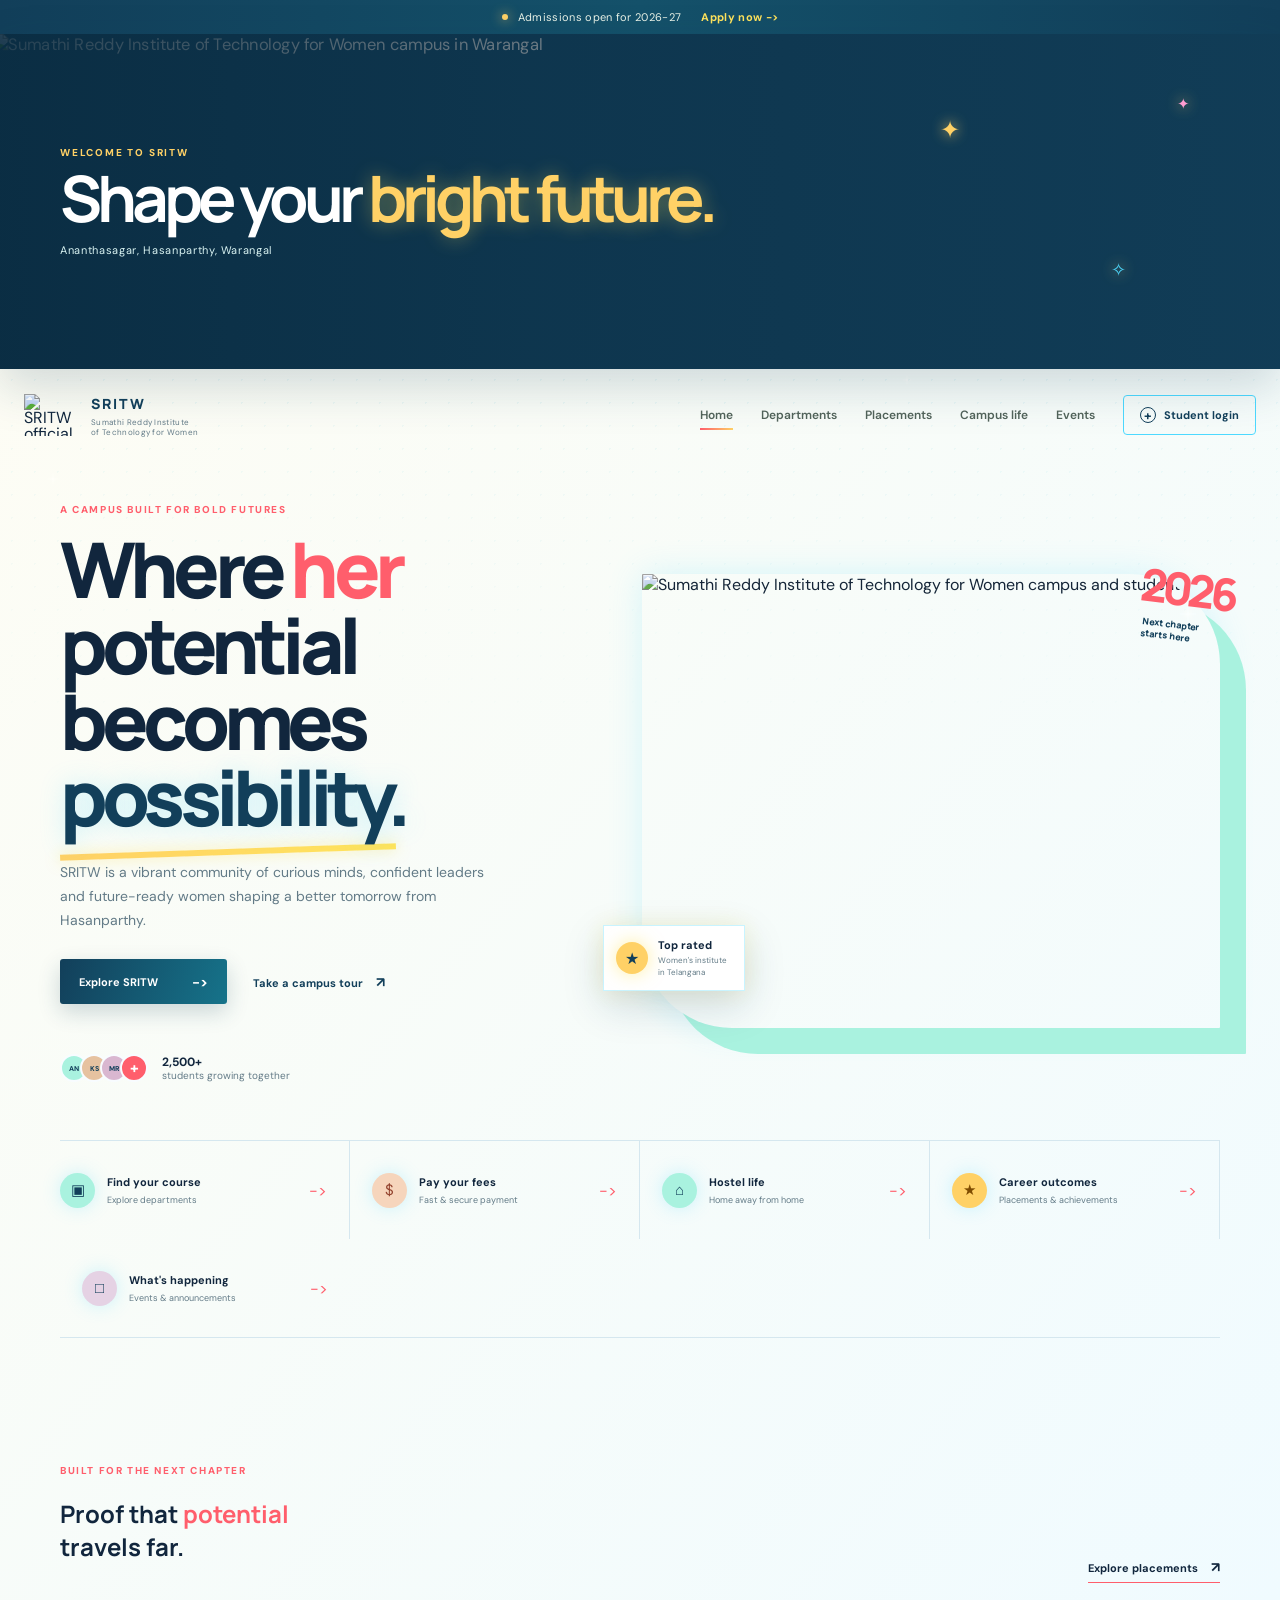
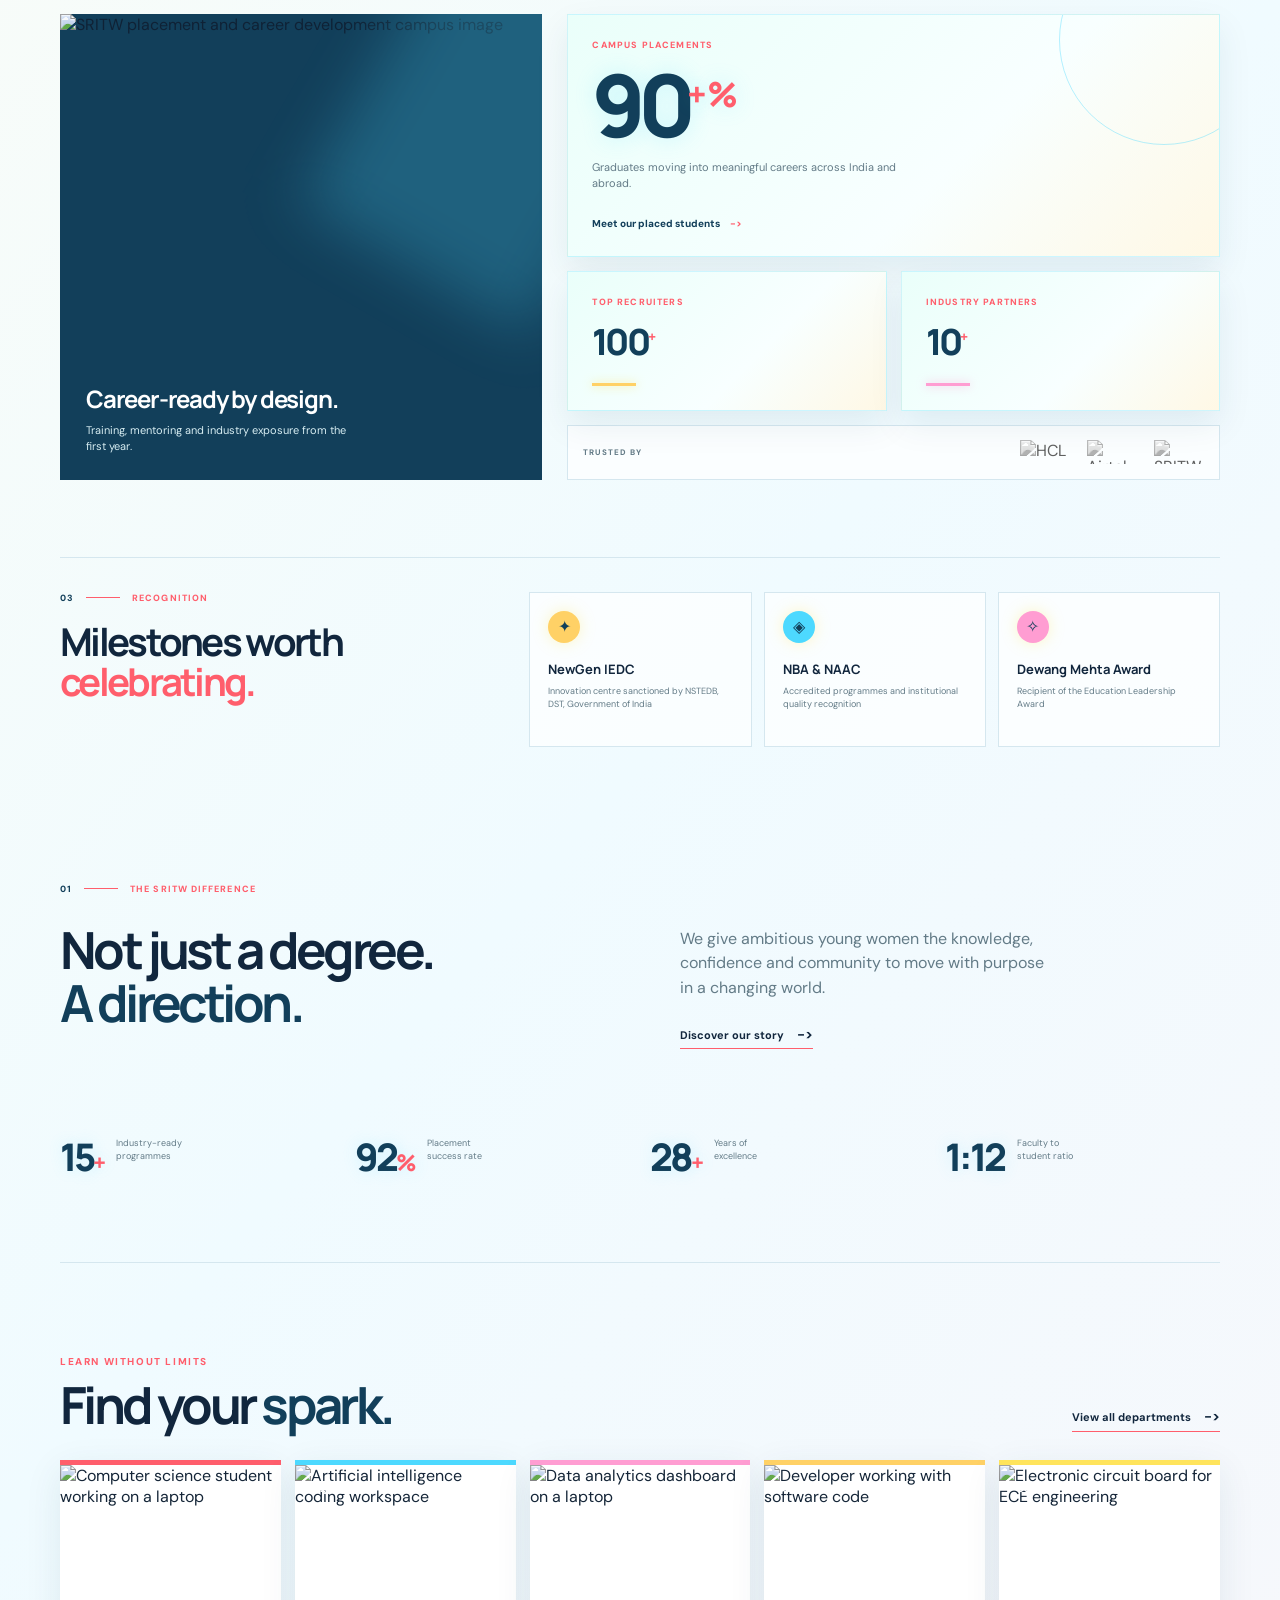
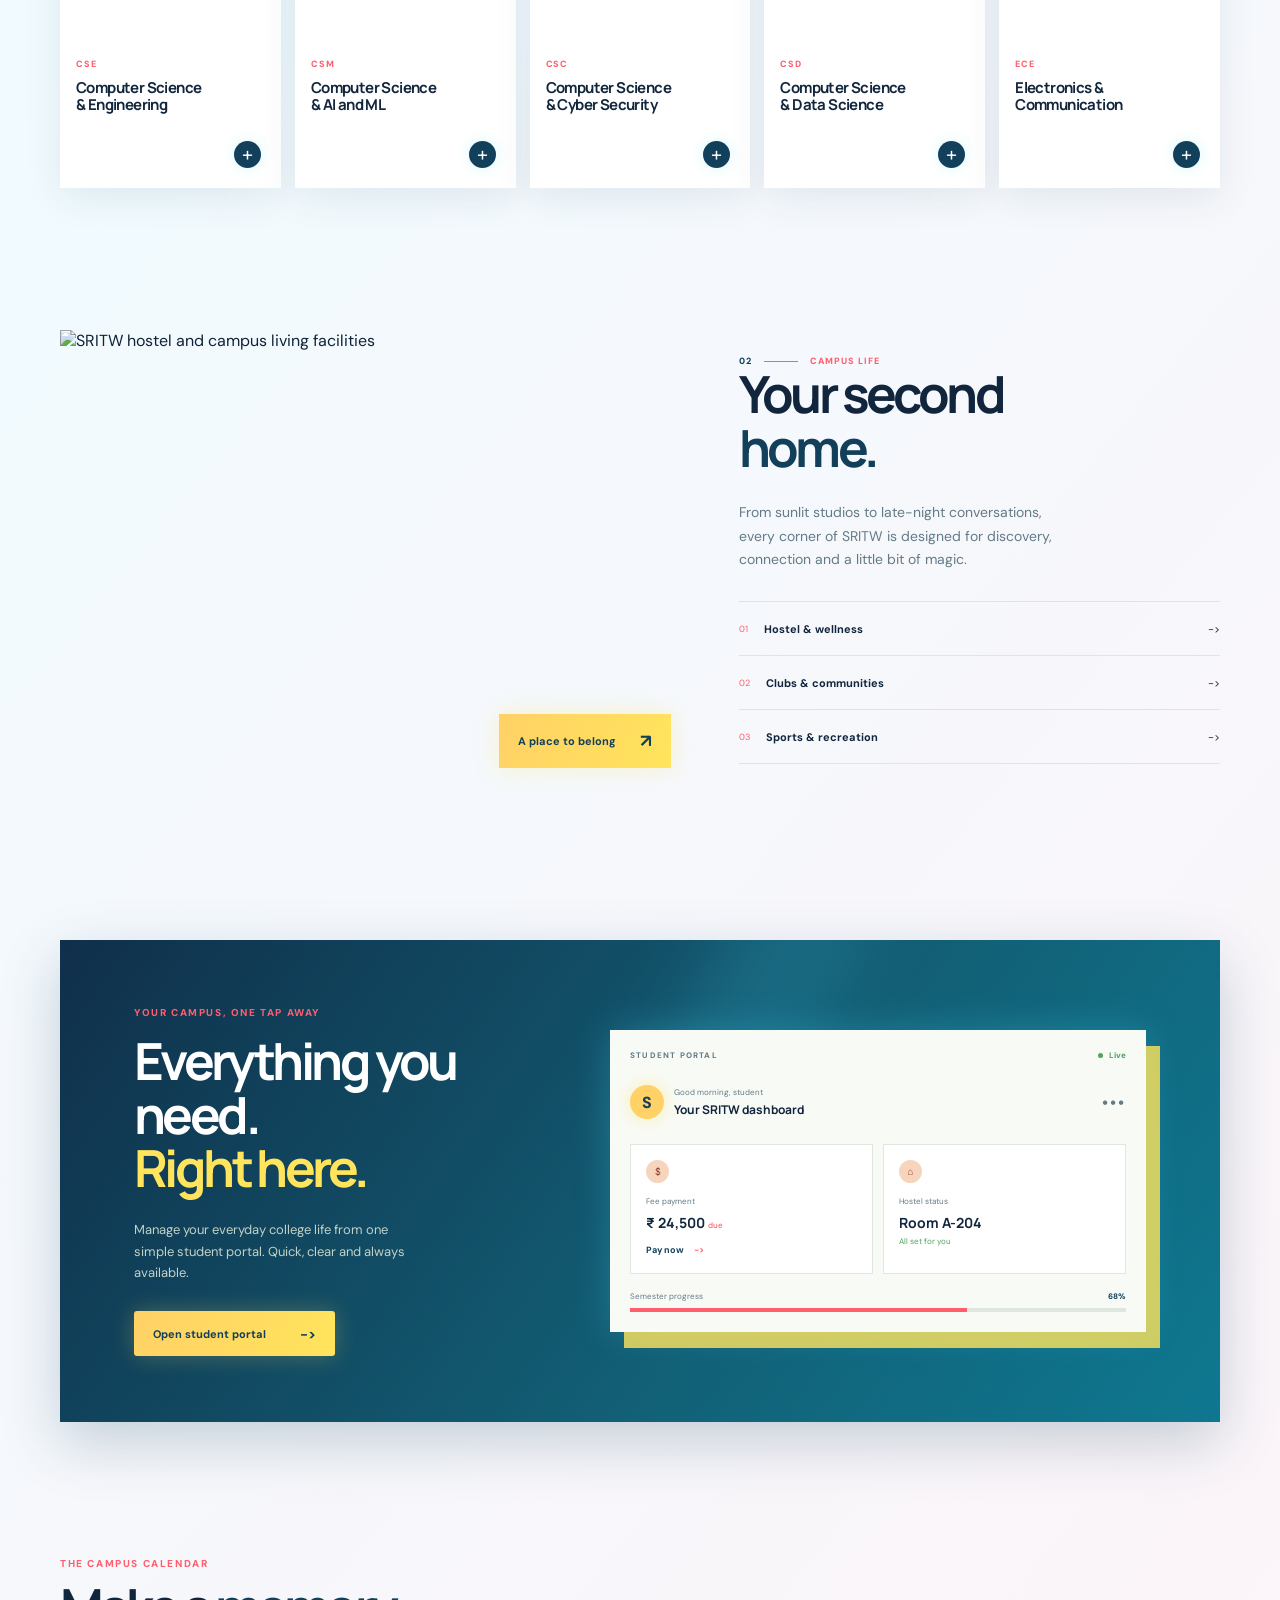
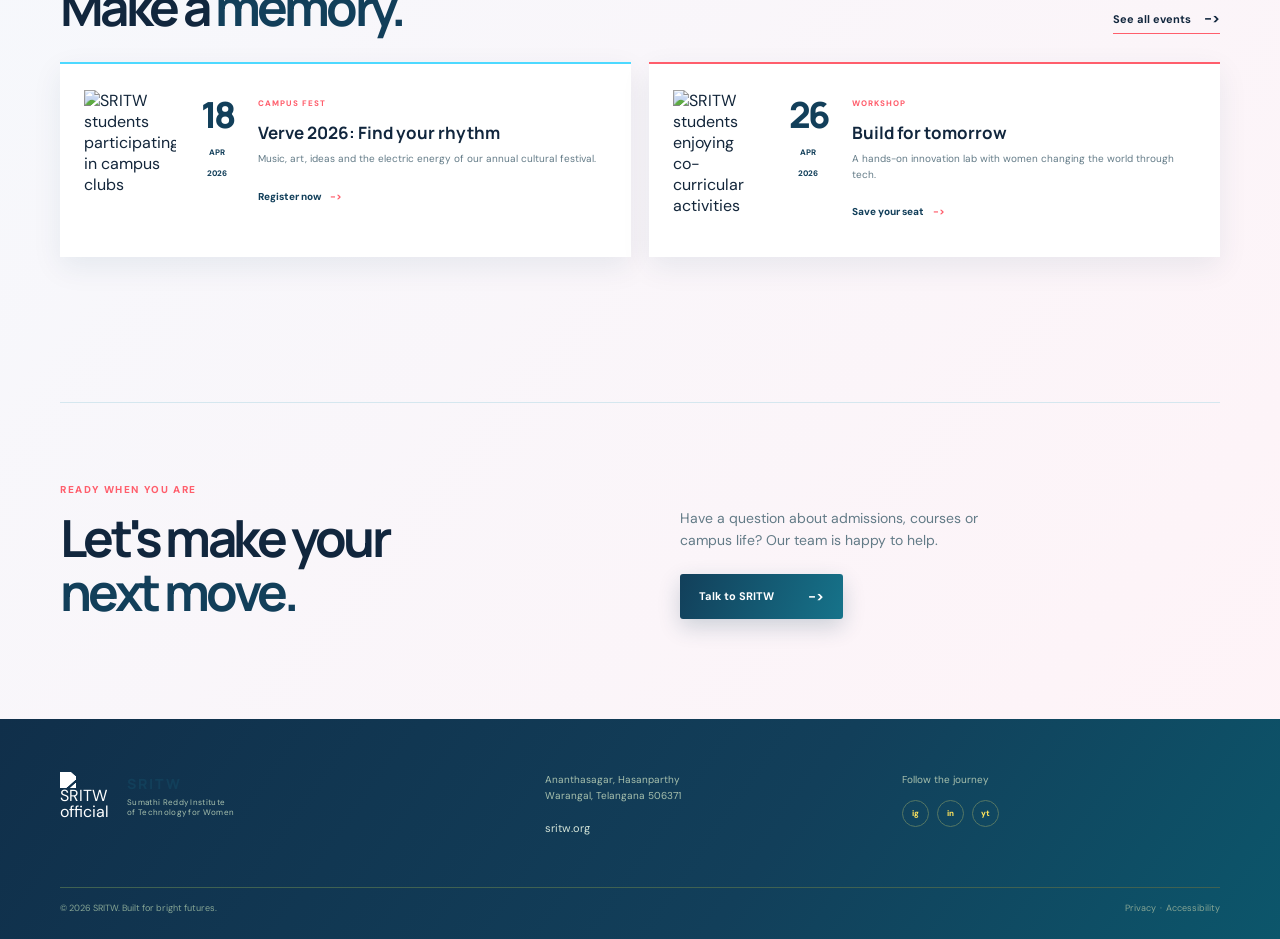
==== index2.html @ a2315916 "sumathi reddy website" ====
<!DOCTYPE html>
<html lang="en">
<head>
	<meta charset="UTF-8">
	<meta name="viewport" content="width=device-width, initial-scale=1.0">
	<meta name="description" content="Sumathi Reddy Institute of Technology for Women student portal in Ananthasagar, Hasanparthy, Warangal.">
	<title>SRITW | Sumathi Reddy Institute of Technology for Women</title>
	<link rel="preconnect" href="https://fonts.googleapis.com">
	<link rel="preconnect" href="https://fonts.gstatic.com" crossorigin>
	<link href="https://fonts.googleapis.com/css2?family=DM+Sans:wght@400;500;600;700&family=Manrope:wght@500;600;700;800&display=swap" rel="stylesheet">
	<link rel="stylesheet" href="index2.css">
</head>
<body>
	<div class="sparkle-field" aria-hidden="true"><span class="sparkle sparkle-a"></span><span class="sparkle sparkle-b"></span><span class="sparkle sparkle-c"></span><span class="sparkle sparkle-d"></span><span class="sparkle sparkle-e"></span><span class="sparkle sparkle-f"></span><span class="sparkle sparkle-g"></span></div>
	<div class="announcement"><span class="announcement-dot"></span> Admissions open for 2026-27 <a href="#contact">Apply now <span aria-hidden="true">-&gt;</span></a></div>
	<section class="top-campus-banner" aria-label="Sumathi Reddy Institute of Technology for Women campus welcome">
		<img src="https://www.sritw.org/styles/images/index/banner/SRITW-Banner-multi.jpg" alt="Sumathi Reddy Institute of Technology for Women campus in Warangal">
		<div class="top-campus-shine"></div><span class="top-sparkle top-sparkle-one">✦</span><span class="top-sparkle top-sparkle-two">✧</span><span class="top-sparkle top-sparkle-three">✦</span>
		<div class="top-campus-copy"><p>Welcome to SRITW</p><h2>Shape your <em>bright future.</em></h2><span>Ananthasagar, Hasanparthy, Warangal</span></div>
	</section>

	<header class="site-header">
		<a class="brand" href="#home" aria-label="SRITW home">
			<img class="official-logo" src="https://www.sritw.org/styles/images/logo3.png" alt="SRITW official logo">
			<span><strong>SRITW</strong><small>Sumathi Reddy Institute<br>of Technology for Women</small></span>
		</a>
		<button class="menu-toggle" type="button" aria-label="Toggle navigation" aria-expanded="false"><span></span><span></span><span></span></button>
		<nav class="main-nav" aria-label="Main navigation">
			<a class="active" href="#home">Home</a>
			<a href="#departments">Departments</a>
			<a href="#placements">Placements</a>
			<a href="#campus-life">Campus life</a>
			<a href="#events">Events</a>
			<button class="login-button" type="button" data-open-login><span class="user-icon">+</span> Student login</button>
		</nav>
	</header>

	<main id="home">
		<section class="hero section-shell">
			<div class="hero-copy">
				<p class="kicker">A campus built for bold futures</p>
				<h1>Where <em>her</em> potential<br>becomes <span>possibility.</span></h1>
				<p class="hero-text">SRITW is a vibrant community of curious minds, confident leaders and future-ready women shaping a better tomorrow from Hasanparthy.</p>
				<div class="hero-actions"><a class="button button-primary" href="#departments">Explore SRITW <span aria-hidden="true">-&gt;</span></a><a class="text-link" href="#campus-life">Take a campus tour <span aria-hidden="true">&#8599;</span></a></div>
				<div class="hero-proof"><div class="avatar-stack"><span>AN</span><span>KS</span><span>MR</span><span>+</span></div><p><strong>2,500+</strong><br><span>students growing together</span></p></div>
			</div>
			<div class="hero-art" aria-label="Students walking across the SRITW campus">
				<div class="hero-image"><img src="https://www.sritw.org/styles/images/index/banner/SRITW-Banner-multi.jpg" alt="Sumathi Reddy Institute of Technology for Women campus and students"></div>
				<div class="hero-badge"><span class="badge-icon">★</span><span><strong>Top rated</strong><small>Women&apos;s institute<br>in Telangana</small></span></div>
				<div class="hero-note"><span>2026</span><small>Next chapter<br>starts here</small></div>
			</div>
		</section>

		<section class="quick-links section-shell" aria-label="Student services">
			<a href="#departments" class="quick-link"><span class="service-icon icon-book">▣</span><span><strong>Find your course</strong><small>Explore departments</small></span><b>-&gt;</b></a>
			<a href="#fees" class="quick-link"><span class="service-icon icon-card">$</span><span><strong>Pay your fees</strong><small>Fast &amp; secure payment</small></span><b>-&gt;</b></a>
			<a href="#hostel" class="quick-link"><span class="service-icon icon-home">⌂</span><span><strong>Hostel life</strong><small>Home away from home</small></span><b>-&gt;</b></a>
			<a href="#placements" class="quick-link"><span class="service-icon icon-trophy">★</span><span><strong>Career outcomes</strong><small>Placements &amp; achievements</small></span><b>-&gt;</b></a>
			<a href="#events" class="quick-link"><span class="service-icon icon-calendar">□</span><span><strong>What&apos;s happening</strong><small>Events &amp; announcements</small></span><b>-&gt;</b></a>
		</section>

		<section class="placements section-shell" id="placements">
			<div class="section-heading"><div><p class="kicker">Built for the next chapter</p><h2>Proof that <em>potential</em><br>travels far.</h2></div><a class="text-link dark-link" href="https://www.sritw.org/Placements" target="_blank" rel="noopener">Explore placements <span aria-hidden="true">&#8599;</span></a></div>
			<div class="placement-layout"><div class="placement-story"><div class="placement-image"><img src="https://www.sritw.org/styles/images/index/placements.png" alt="SRITW placement and career development campus image"><span class="image-glow"></span></div><div class="placement-caption"><strong>Career-ready by design.</strong><span>Training, mentoring and industry exposure from the first year.</span></div></div><div class="placement-results"><div class="result-card result-main"><span class="result-orbit"></span><small>Campus placements</small><strong>90<sup>+%</sup></strong><p>Graduates moving into meaningful careers across India and abroad.</p><a href="https://www.sritw.org/placed-students-2025-26" target="_blank" rel="noopener">Meet our placed students <span>-&gt;</span></a></div><div class="result-pair"><div class="result-card"><small>Top recruiters</small><strong>100<sup>+</sup></strong><span class="result-line"></span></div><div class="result-card"><small>Industry partners</small><strong>10<sup>+</sup></strong><span class="result-line"></span></div></div><div class="recruiter-strip"><span>TRUSTED BY</span><img src="https://www.sritw.org/styles/images/index/placement/hcl.png" alt="HCL recruiter logo"><img src="https://www.sritw.org/styles/images/index/placement/airtel.png" alt="Airtel recruiter logo"><img src="https://www.sritw.org/styles/images/index/placement/plac4.png" alt="SRITW recruiter logo"></div></div></div>
			<div class="achievement-row"><div class="achievement-intro"><span class="section-label"><span>03</span><span class="label-line"></span><span>RECOGNITION</span></span><h3>Milestones worth<br><em>celebrating.</em></h3></div><div class="achievement-list"><article><span class="achievement-icon">✦</span><div><strong>NewGen IEDC</strong><small>Innovation centre sanctioned by NSTEDB, DST, Government of India</small></div></article><article><span class="achievement-icon">◈</span><div><strong>NBA &amp; NAAC</strong><small>Accredited programmes and institutional quality recognition</small></div></article><article><span class="achievement-icon">✧</span><div><strong>Dewang Mehta Award</strong><small>Recipient of the Education Leadership Award</small></div></article></div></div>
		</section>

		<section class="intro section-shell" id="departments">
			<div class="section-label"><span>01</span><span class="label-line"></span><span>THE SRITW DIFFERENCE</span></div>
			<div class="intro-grid"><div><h2>Not just a degree.<br><em>A direction.</em></h2></div><div><p class="lead">We give ambitious young women the knowledge, confidence and community to move with purpose in a changing world.</p><a class="text-link dark-link" href="#contact">Discover our story <span aria-hidden="true">-&gt;</span></a></div></div>
			<div class="stat-row"><div><strong>15<span>+</span></strong><small>Industry-ready<br>programmes</small></div><div><strong>92<span>%</span></strong><small>Placement<br>success rate</small></div><div><strong>28<span>+</span></strong><small>Years of<br>excellence</small></div><div><strong>1:12</strong><small>Faculty to<br>student ratio</small></div></div>
		</section>

		<section class="departments section-shell">
			<div class="section-heading"><div><p class="kicker">Learn without limits</p><h2>Find your <em>spark.</em></h2></div><a class="text-link dark-link" href="#contact">View all departments <span aria-hidden="true">-&gt;</span></a></div>
			<div class="department-grid">
				<article class="department-card"><div class="card-image"><img src="https://images.unsplash.com/photo-1516321318423-f06f85e504b3?auto=format&amp;fit=crop&amp;w=800&amp;q=80" alt="Computer science student working on a laptop"><span class="card-number">01</span></div><div class="card-body"><p>CSE</p><h3>Computer Science<br>&amp; Engineering</h3><a href="#contact" aria-label="Explore CSE">+</a></div></article>
				<article class="department-card"><div class="card-image"><img src="https://images.unsplash.com/photo-1535378917042-10a22c95931a?auto=format&amp;fit=crop&amp;w=800&amp;q=80" alt="Artificial intelligence coding workspace"><span class="card-number">02</span></div><div class="card-body"><p>CSM</p><h3>Computer Science<br>&amp; AI and ML</h3><a href="#contact" aria-label="Explore CSM">+</a></div></article>
				<article class="department-card"><div class="card-image"><img src="https://images.unsplash.com/photo-1551288049-bebda4e38f71?auto=format&amp;fit=crop&amp;w=800&amp;q=80" alt="Data analytics dashboard on a laptop"><span class="card-number">03</span></div><div class="card-body"><p>CSC</p><h3>Computer Science<br>&amp; Cyber Security</h3><a href="#contact" aria-label="Explore CSC">+</a></div></article>
				<article class="department-card"><div class="card-image"><img src="https://images.unsplash.com/photo-1555949963-ff9fe0c870eb?auto=format&amp;fit=crop&amp;w=800&amp;q=80" alt="Developer working with software code"><span class="card-number">04</span></div><div class="card-body"><p>CSD</p><h3>Computer Science<br>&amp; Data Science</h3><a href="#contact" aria-label="Explore CSD">+</a></div></article>
				<article class="department-card"><div class="card-image"><img src="https://images.unsplash.com/photo-1518770660439-4636190af475?auto=format&amp;fit=crop&amp;w=800&amp;q=85" alt="Electronic circuit board for ECE engineering"><span class="card-number">05</span></div><div class="card-body"><p>ECE</p><h3>Electronics &amp;<br>Communication</h3><a href="#contact" aria-label="Explore ECE">+</a></div></article>
			</div>
		</section>

		<section class="life section-shell" id="campus-life">
			<div class="life-image" id="hostel"><img src="https://sritw.org/styles/images/index/hostel.png" alt="SRITW hostel and campus living facilities"><span class="image-caption">A place to belong <b>↗</b></span></div>
			<div class="life-copy"><div class="section-label"><span>02</span><span class="label-line"></span><span>CAMPUS LIFE</span></div><h2>Your second<br><em>home.</em></h2><p>From sunlit studios to late-night conversations, every corner of SRITW is designed for discovery, connection and a little bit of magic.</p><div class="life-list"><a href="#hostel"><span>01</span><strong>Hostel &amp; wellness</strong><b>-&gt;</b></a><a href="#contact"><span>02</span><strong>Clubs &amp; communities</strong><b>-&gt;</b></a><a href="#contact"><span>03</span><strong>Sports &amp; recreation</strong><b>-&gt;</b></a></div></div>
		</section>

		<section class="portal section-shell" id="fees">
			<div class="portal-copy"><p class="kicker">Your campus, one tap away</p><h2>Everything you need.<br><em>Right here.</em></h2><p>Manage your everyday college life from one simple student portal. Quick, clear and always available.</p><button class="button button-light" type="button" data-open-login>Open student portal <span aria-hidden="true">-&gt;</span></button></div>
			<div class="portal-panel"><div class="panel-top"><span>STUDENT PORTAL</span><span class="online"><i></i> Live</span></div><div class="welcome"><span class="mini-avatar">S</span><div><small>Good morning, student</small><strong>Your SRITW dashboard</strong></div><b>•••</b></div><div class="portal-cards"><div><span class="panel-icon">$</span><small>Fee payment</small><strong>₹ 24,500 <i>due</i></strong><button type="button" data-open-login>Pay now <span>-&gt;</span></button></div><div><span class="panel-icon">⌂</span><small>Hostel status</small><strong>Room A-204</strong><em>All set for you</em></div></div><div class="progress"><span>Semester progress</span><b>68%</b><div><i></i></div></div></div>
		</section>

		<section class="events section-shell" id="events">
			<div class="section-heading"><div><p class="kicker">The campus calendar</p><h2>Make a <em>memory.</em></h2></div><a class="text-link dark-link" href="#contact">See all events <span aria-hidden="true">-&gt;</span></a></div>
			<div class="event-grid"><article class="event-card"><img class="event-thumb" src="https://sritw.org/assets/images/clubs/clubs_tn_a.jpg" alt="SRITW students participating in campus clubs"><time><strong>18</strong><span>APR<br>2026</span></time><div><span class="event-type">CAMPUS FEST</span><h3>Verve 2026: Find your rhythm</h3><p>Music, art, ideas and the electric energy of our annual cultural festival.</p><a href="#contact">Register now <span>-&gt;</span></a></div></article><article class="event-card"><img class="event-thumb" src="https://sritw.org/assets/images/activities/co_curricular_activities_tn_a.jpg" alt="SRITW students enjoying co-curricular activities"><time><strong>26</strong><span>APR<br>2026</span></time><div><span class="event-type">WORKSHOP</span><h3>Build for tomorrow</h3><p>A hands-on innovation lab with women changing the world through tech.</p><a href="#contact">Save your seat <span>-&gt;</span></a></div></article></div>
		</section>

		<section class="contact section-shell" id="contact"><div><p class="kicker">Ready when you are</p><h2>Let&apos;s make your<br><em>next move.</em></h2></div><div><p>Have a question about admissions, courses or campus life? Our team is happy to help.</p><a class="button button-primary" href="mailto:hello@sritw.ac.in">Talk to SRITW <span aria-hidden="true">-&gt;</span></a></div></section>
	</main>

	<footer class="site-footer"><div class="footer-main section-shell"><a class="brand footer-brand" href="#home"><img class="official-logo" src="https://www.sritw.org/styles/images/logo3.png" alt="SRITW official logo"><span><strong>SRITW</strong><small>Sumathi Reddy Institute<br>of Technology for Women</small></span></a><div><p>Ananthasagar, Hasanparthy<br>Warangal, Telangana 506371</p><a href="https://www.sritw.org/" target="_blank" rel="noopener">sritw.org</a></div><div><p>Follow the journey</p><div class="socials"><a href="#contact" aria-label="Instagram">ig</a><a href="#contact" aria-label="LinkedIn">in</a><a href="#contact" aria-label="YouTube">yt</a></div></div></div><div class="footer-bottom section-shell"><span>© 2026 SRITW. Built for bright futures.</span><span>Privacy &nbsp;·&nbsp; Accessibility</span></div></footer>

	<div class="modal" id="login-modal" aria-hidden="true" role="dialog" aria-modal="true" aria-labelledby="login-title"><div class="modal-backdrop" data-close-login></div><div class="login-panel"><button class="modal-close" type="button" data-close-login aria-label="Close login">×</button><div class="login-mark"><img class="official-logo" src="https://www.sritw.org/styles/images/logo3.png" alt="SRITW official logo"></div><p class="kicker">Welcome back</p><h2 id="login-title">Your SRITW<br><em>space awaits.</em></h2><p class="modal-copy">Sign in to manage fees, hostel details and your student journey.</p><form id="login-form"><label for="student-id">Student ID</label><input id="student-id" type="text" placeholder="e.g. SRITW2026A01" required><label for="password">Password</label><input id="password" type="password" placeholder="Enter your password" required><div class="form-row"><label class="check-label"><input type="checkbox"> Remember me</label><a href="#contact">Forgot password?</a></div><button class="button button-primary full-button" type="submit">Sign in <span>-&gt;</span></button><p class="login-status" id="login-status" aria-live="polite"></p></form></div></div>
	<script>
		const modal = document.querySelector('#login-modal');
		const openButtons = document.querySelectorAll('[data-open-login]');
		const closeButtons = document.querySelectorAll('[data-close-login]');
		const menuToggle = document.querySelector('.menu-toggle');
		const nav = document.querySelector('.main-nav');
		openButtons.forEach((button) => button.addEventListener('click', () => { modal.classList.add('is-open'); modal.setAttribute('aria-hidden', 'false'); document.body.classList.add('modal-open'); document.querySelector('#student-id').focus(); }));
		closeButtons.forEach((button) => button.addEventListener('click', () => { modal.classList.remove('is-open'); modal.setAttribute('aria-hidden', 'true'); document.body.classList.remove('modal-open'); }));
		document.querySelector('#login-form').addEventListener('submit', (event) => { event.preventDefault(); document.querySelector('#login-status').textContent = 'Demo login ready - connect this form to your student portal.'; });
		menuToggle.addEventListener('click', () => { const isOpen = nav.classList.toggle('is-open'); menuToggle.setAttribute('aria-expanded', isOpen); });
		nav.querySelectorAll('a').forEach((link) => link.addEventListener('click', () => { nav.classList.remove('is-open'); menuToggle.setAttribute('aria-expanded', 'false'); }));
	</script>
</body>
</html>
---- index2.css ----
@import url('https://fonts.googleapis.com/css2?family=DM+Sans:wght@400;500;600;700&family=Manrope:wght@500;600;700;800&display=swap');

:root { --ink: #15251f; --muted: #64756c; --cream: #fff4d9; --paper: #fffdf7; --green: #155b49; --mint: #b9f1ca; --lime: #e5f84e; --orange: #ff684d; --yellow: #ffd166; --cyan: #58d9e8; --pink: #f5a6d7; --line: #dbe9d9; --white: #fff; --shadow: 0 22px 55px rgba(34, 66, 53, .14); }
* { box-sizing: border-box; }
html { scroll-behavior: smooth; }
body { margin: 0; color: var(--ink); background: linear-gradient(135deg, #fffdf7 0%, #f4fff4 55%, #fff8ed 100%); font-family: 'DM Sans', sans-serif; overflow-x: hidden; }
body::before { position: fixed; z-index: -1; top: 0; left: 0; width: 100%; height: 100%; content: ''; opacity: .35; pointer-events: none; background-image: radial-gradient(#c5d4c8 1px, transparent 1px); background-size: 23px 23px; mask-image: linear-gradient(180deg, #000, transparent 85%); }
body.modal-open { overflow: hidden; }
a { color: inherit; text-decoration: none; }
button, input { font: inherit; }
button { cursor: pointer; }
.section-shell { width: min(1160px, calc(100% - 72px)); margin: 0 auto; }
.announcement { display: flex; align-items: center; justify-content: center; gap: 10px; min-height: 34px; color: #e9f3e7; background: var(--green); font-size: 11px; letter-spacing: .03em; }
.announcement a { margin-left: 10px; color: var(--lime); font-weight: 700; }
.announcement-dot { width: 6px; height: 6px; background: var(--lime); border-radius: 50%; animation: pulse 2s infinite; }
.site-header { display: flex; align-items: center; justify-content: space-between; width: min(1240px, calc(100% - 48px)); min-height: 92px; margin: auto; }
.brand { display: flex; align-items: center; gap: 10px; line-height: 1; }
.brand-mark { display: grid; width: 42px; height: 42px; place-items: center; color: var(--green); border: 2px solid var(--green); border-radius: 50%; font-family: Manrope, sans-serif; font-size: 23px; font-weight: 800; transform: rotate(-9deg); }
.brand-star { display: inline-block; color: var(--orange); font-size: 12px; transform: translate(-2px, -11px) rotate(9deg); }
.brand strong { display: block; font: 800 14px Manrope, sans-serif; letter-spacing: .14em; }
.brand small { display: block; margin-top: 4px; color: var(--muted); font-size: 8px; line-height: 1.25; letter-spacing: .04em; }
.main-nav { display: flex; align-items: center; gap: 28px; color: #52635a; font-size: 12px; font-weight: 600; }
.main-nav > a { position: relative; padding: 10px 0; }
.main-nav > a::after { position: absolute; right: 0; bottom: 3px; left: 0; height: 2px; content: ''; background: var(--orange); transform: scaleX(0); transition: transform .3s ease; }
.main-nav > a:hover::after, .main-nav > a.active::after { transform: scaleX(1); }
.login-button { display: flex; align-items: center; gap: 8px; padding: 11px 16px; color: var(--green); border: 1px solid #c9d7cd; border-radius: 4px; background: transparent; font-size: 11px; font-weight: 700; transition: .3s ease; }
.login-button:hover { color: var(--white); background: var(--green); border-color: var(--green); }
.user-icon { display: grid; width: 16px; height: 16px; place-items: center; border: 1px solid currentColor; border-radius: 50%; font-size: 13px; line-height: 1; }
.menu-toggle { display: none; }
.hero { display: grid; grid-template-columns: .9fr 1.1fr; align-items: center; gap: 55px; min-height: 560px; padding-top: 42px; padding-bottom: 58px; }
.kicker { margin: 0 0 15px; color: var(--orange); font-size: 10px; font-weight: 800; letter-spacing: .16em; text-transform: uppercase; }
h1, h2, h3 { font-family: Manrope, sans-serif; }
h1 { max-width: 590px; margin: 0; font-size: clamp(3.2rem, 6vw, 5.4rem); font-weight: 800; letter-spacing: -.075em; line-height: .99; animation: rise .8s both; }
h1 em, h2 em { color: var(--orange); font-style: normal; }
h1 span { position: relative; color: var(--green); }
h1 span::after { position: absolute; right: 3%; bottom: -6px; left: 0; height: 6px; content: ''; background: var(--lime); z-index: -1; transform: rotate(-2deg); }
.hero-text { max-width: 425px; margin: 26px 0 27px; color: var(--muted); font-size: 14px; line-height: 1.7; animation: rise .8s .1s both; }
.hero-actions { display: flex; align-items: center; gap: 26px; animation: rise .8s .2s both; }
.button { display: inline-flex; align-items: center; justify-content: center; gap: 24px; min-height: 45px; padding: 0 19px; border: 0; border-radius: 3px; font-size: 11px; font-weight: 700; transition: transform .3s ease, box-shadow .3s ease, background .3s ease; }
.button:hover { transform: translateY(-3px); box-shadow: 0 12px 22px rgba(28, 74, 57, .18); }
.button-primary { color: var(--white); background: var(--green); }
.button-light { color: var(--green); background: var(--lime); }
.text-link { color: var(--green); font-size: 11px; font-weight: 700; }
.text-link span, .button span { margin-left: 10px; font-size: 14px; }
.text-link:hover span, .button:hover span { display: inline-block; transform: translateX(4px); }
.hero-proof { display: flex; align-items: center; gap: 14px; margin-top: 50px; animation: rise .8s .3s both; }
.avatar-stack { display: flex; padding-left: 8px; }
.avatar-stack span { display: grid; width: 28px; height: 28px; margin-left: -8px; place-items: center; color: var(--green); border: 2px solid var(--paper); border-radius: 50%; background: var(--mint); font-size: 7px; font-weight: 800; }
.avatar-stack span:nth-child(2) { background: #e6c2a0; }.avatar-stack span:nth-child(3) { background: #d9b7d0; }.avatar-stack span:nth-child(4) { color: var(--white); background: var(--orange); font-size: 15px; }
.hero-proof p { margin: 0; color: var(--muted); font-size: 10px; line-height: 1.25; }.hero-proof strong { color: var(--ink); font-size: 12px; }
.hero-art { position: relative; min-height: 470px; animation: reveal .9s .1s both; }.hero-image { position: absolute; inset: 16px 0 0 30px; overflow: hidden; border-radius: 1px 90px 1px 90px; box-shadow: 26px 26px 0 var(--mint); }.hero-image img { width: 100%; height: 100%; object-fit: cover; filter: saturate(.8); transition: transform 1s ease; }.hero-art:hover .hero-image img { transform: scale(1.05); }
.hero-badge { position: absolute; bottom: 37px; left: -9px; display: flex; align-items: center; gap: 10px; padding: 12px 17px 12px 12px; background: var(--white); box-shadow: var(--shadow); animation: float 5s ease-in-out infinite; }.badge-icon { display: grid; width: 32px; height: 32px; place-items: center; color: var(--green); background: var(--lime); border-radius: 50%; }.hero-badge strong, .hero-badge small { display: block; }.hero-badge strong { font-size: 11px; }.hero-badge small { margin-top: 3px; color: var(--muted); font-size: 8px; line-height: 1.4; }.hero-note { position: absolute; top: 0; right: -13px; color: var(--green); font-family: Manrope, sans-serif; font-weight: 800; transform: rotate(7deg); }.hero-note span { display: block; color: var(--orange); font-size: 45px; letter-spacing: -.1em; }.hero-note small { display: block; margin-left: 6px; font-size: 9px; line-height: 1.3; }
.quick-links { display: grid; grid-template-columns: repeat(4, 1fr); border-top: 1px solid var(--line); border-bottom: 1px solid var(--line); }.quick-link { display: flex; align-items: center; gap: 12px; min-height: 98px; padding: 16px 22px 16px 0; border-right: 1px solid var(--line); }.quick-link + .quick-link { padding-left: 22px; }.quick-link:last-child { border: 0; }.quick-link strong, .quick-link small { display: block; }.quick-link strong { font-size: 11px; }.quick-link small { margin-top: 5px; color: var(--muted); font-size: 9px; }.quick-link b { margin-left: auto; color: var(--orange); font-weight: 400; transition: transform .3s ease; }.quick-link:hover b { transform: translateX(5px); }.service-icon { display: grid; width: 35px; height: 35px; flex: 0 0 35px; place-items: center; color: var(--green); border-radius: 50%; background: var(--mint); font-size: 15px; }.icon-card { color: #94442f; background: #f6d5bc; }.icon-calendar { background: #e5d2e4; }
.intro { padding-top: 132px; }.section-label { display: flex; align-items: center; gap: 12px; color: var(--orange); font-size: 9px; font-weight: 800; letter-spacing: .12em; }.section-label span:first-child { color: var(--green); }.label-line { width: 34px; height: 1px; background: var(--orange); }.intro-grid { display: grid; grid-template-columns: 1fr 1fr; gap: 80px; margin-top: 28px; }.intro h2, .departments h2, .life h2, .portal h2, .events h2, .contact h2 { margin: 0; font-size: clamp(2rem, 4vw, 3.5rem); letter-spacing: -.07em; line-height: 1.05; }.intro h2 em, .departments h2 em, .life h2 em, .portal h2 em, .events h2 em, .contact h2 em { color: var(--green); }.lead { max-width: 370px; margin: 4px 0 22px; color: var(--muted); font-size: 16px; line-height: 1.55; }.dark-link { color: var(--ink); border-bottom: 1px solid var(--orange); padding-bottom: 6px; }.stat-row { display: grid; grid-template-columns: repeat(4, 1fr); gap: 20px; margin-top: 86px; padding-bottom: 80px; border-bottom: 1px solid var(--line); }.stat-row > div { display: flex; align-items: flex-start; gap: 13px; }.stat-row strong { color: var(--green); font: 800 38px Manrope, sans-serif; letter-spacing: -.08em; }.stat-row strong span { color: var(--orange); font-size: 23px; }.stat-row small { padding-top: 7px; color: var(--muted); font-size: 9px; line-height: 1.4; }
.departments { padding-top: 92px; }.section-heading { display: flex; justify-content: space-between; align-items: end; margin-bottom: 28px; }.section-heading .kicker { margin-bottom: 10px; }.department-grid { display: grid; grid-template-columns: repeat(3, 1fr); gap: 19px; }.department-card { background: var(--white); box-shadow: 0 8px 30px rgba(34, 66, 53, .05); transition: transform .35s ease, box-shadow .35s ease; }.department-card:hover { transform: translateY(-8px); box-shadow: var(--shadow); }.card-image { position: relative; height: 225px; overflow: hidden; }.card-image img { width: 100%; height: 100%; object-fit: cover; filter: saturate(.72); transition: transform .65s ease, filter .4s ease; }.department-card:hover img { transform: scale(1.07); filter: saturate(1); }.card-number { position: absolute; top: 17px; left: 18px; color: var(--white); font-size: 10px; font-weight: 700; }.card-body { position: relative; min-height: 146px; padding: 20px; }.card-body p { margin: 0 0 9px; color: var(--orange); font-size: 9px; font-weight: 800; letter-spacing: .1em; text-transform: uppercase; }.card-body h3 { margin: 0; font-size: 18px; letter-spacing: -.04em; line-height: 1.15; }.card-body a { position: absolute; right: 20px; bottom: 20px; display: grid; width: 27px; height: 27px; place-items: center; color: var(--white); border-radius: 50%; background: var(--green); font-size: 20px; line-height: 1; transition: transform .3s ease; }.card-body a:hover { transform: rotate(90deg); }
.life { display: grid; grid-template-columns: 1.1fr .9fr; gap: 90px; align-items: center; padding-top: 142px; }.life-image { position: relative; height: 460px; }.life-image img { width: 100%; height: 100%; object-fit: cover; filter: saturate(.72); }.image-caption { position: absolute; right: -22px; bottom: 22px; display: flex; align-items: center; gap: 24px; padding: 15px 19px; color: var(--green); background: var(--lime); font-size: 11px; font-weight: 700; }.image-caption b { font-size: 18px; }.life-copy p:not(.kicker) { max-width: 320px; margin: 26px 0 29px; color: var(--muted); font-size: 14px; line-height: 1.7; }.life-list { border-top: 1px solid var(--line); }.life-list a { display: flex; align-items: center; gap: 16px; min-height: 54px; border-bottom: 1px solid var(--line); font-size: 11px; }.life-list a > span { color: var(--orange); font-size: 9px; }.life-list b { margin-left: auto; font-weight: 400; transition: transform .3s ease; }.life-list a:hover b { transform: translateX(5px); }
.portal { display: grid; grid-template-columns: .85fr 1.15fr; align-items: center; gap: 80px; margin-top: 150px; padding: 66px 74px; color: var(--white); background: var(--green); overflow: hidden; }.portal::before { position: absolute; content: ''; }.portal h2 { color: var(--white); }.portal h2 em { color: var(--lime); }.portal-copy > p:not(.kicker) { max-width: 290px; margin: 24px 0 28px; color: #c2d2c6; font-size: 13px; line-height: 1.65; }.portal-panel { padding: 20px; color: var(--ink); background: #f8faf5; box-shadow: 14px 16px 0 rgba(215, 237, 89, .75); }.panel-top, .welcome, .portal-cards, .progress { display: flex; }.panel-top { justify-content: space-between; color: var(--muted); font-size: 8px; font-weight: 800; letter-spacing: .15em; }.online { color: #51a263; letter-spacing: 0; }.online i { display: inline-block; width: 5px; height: 5px; margin-right: 4px; border-radius: 50%; background: #51a263; }.welcome { align-items: center; gap: 10px; margin: 25px 0; }.mini-avatar { display: grid; width: 34px; height: 34px; place-items: center; color: var(--green); border-radius: 50%; background: var(--lime); font-weight: 800; }.welcome small, .welcome strong { display: block; }.welcome small { color: var(--muted); font-size: 8px; }.welcome strong { margin-top: 4px; font: 700 12px Manrope, sans-serif; }.welcome b { margin-left: auto; color: var(--muted); letter-spacing: 2px; }.portal-cards { gap: 10px; }.portal-cards > div { width: 50%; padding: 15px; border: 1px solid #e0e7df; background: var(--white); }.panel-icon { display: grid; width: 23px; height: 23px; place-items: center; margin-bottom: 13px; color: #94442f; background: #f6d5bc; border-radius: 50%; font-size: 10px; }.portal-cards small, .portal-cards strong, .portal-cards em { display: block; }.portal-cards small { color: var(--muted); font-size: 8px; }.portal-cards strong { margin: 7px 0 4px; font: 700 14px Manrope, sans-serif; }.portal-cards strong i { color: var(--orange); font: 500 8px 'DM Sans', sans-serif; }.portal-cards em { color: #51a263; font-size: 8px; font-style: normal; }.portal-cards button { margin-top: 8px; padding: 0; color: var(--green); border: 0; background: transparent; font-size: 9px; font-weight: 700; }.portal-cards button span { margin-left: 8px; color: var(--orange); }.progress { flex-wrap: wrap; justify-content: space-between; margin-top: 17px; color: var(--muted); font-size: 8px; }.progress b { color: var(--green); }.progress > div { width: 100%; height: 4px; margin-top: 7px; background: #dfe6de; }.progress i { display: block; width: 68%; height: 100%; background: var(--orange); }
.events { padding-top: 135px; }.event-grid { display: grid; grid-template-columns: 1fr 1fr; gap: 18px; }.event-card { display: flex; gap: 25px; min-height: 195px; padding: 26px 24px; border-top: 2px solid var(--green); background: var(--white); }.event-card:nth-child(2) { border-color: var(--orange); }.event-card time { display: block; color: var(--green); text-align: center; }.event-card time strong { display: block; font: 800 36px Manrope, sans-serif; letter-spacing: -.08em; }.event-card time span { font-size: 8px; font-weight: 800; line-height: 1.3; }.event-type { color: var(--orange); font-size: 8px; font-weight: 800; letter-spacing: .12em; }.event-card h3 { margin: 10px 0 7px; font-size: 17px; }.event-card p { margin: 0 0 17px; color: var(--muted); font-size: 10px; line-height: 1.55; }.event-card a { color: var(--green); font-size: 10px; font-weight: 800; }.event-card a span { margin-left: 7px; color: var(--orange); }
.contact { display: grid; grid-template-columns: 1fr 1fr; gap: 80px; align-items: end; margin-top: 145px; padding: 80px 0 100px; border-top: 1px solid var(--line); }.contact > div:last-child { max-width: 350px; }.contact > div:last-child p { margin: 0 0 22px; color: var(--muted); font-size: 14px; line-height: 1.6; }.site-footer { color: #d4e4d8; background: #173c30; }.footer-main { display: grid; grid-template-columns: 1.4fr 1fr 1fr; gap: 40px; padding-top: 53px; padding-bottom: 50px; }.footer-brand { color: var(--white); align-self: start; }.footer-brand .brand-mark { color: var(--lime); border-color: var(--lime); }.footer-brand small { color: #a8c1ae; }.footer-main p { margin: 0 0 12px; color: #a8c1ae; font-size: 10px; line-height: 1.6; }.footer-main > div > a { font-size: 11px; }.socials { display: flex; gap: 8px; }.socials a { display: grid; width: 27px; height: 27px; place-items: center; color: var(--lime); border: 1px solid #557764; border-radius: 50%; font-size: 8px; font-weight: 800; }.footer-bottom { display: flex; justify-content: space-between; padding-top: 14px; padding-bottom: 25px; border-top: 1px solid #406252; color: #86a594; font-size: 9px; }
.modal { position: fixed; inset: 0; z-index: 10; display: grid; place-items: center; visibility: hidden; opacity: 0; transition: opacity .3s ease, visibility .3s ease; }.modal.is-open { visibility: visible; opacity: 1; }.modal-backdrop { position: absolute; inset: 0; background: rgba(10, 34, 25, .72); backdrop-filter: blur(4px); }.login-panel { position: relative; z-index: 1; width: min(420px, calc(100% - 32px)); padding: 42px; background: var(--paper); box-shadow: 20px 20px 0 var(--lime); transform: translateY(20px); transition: transform .4s ease; }.modal.is-open .login-panel { transform: translateY(0); }.modal-close { position: absolute; top: 14px; right: 16px; width: 28px; height: 28px; color: var(--green); border: 0; background: transparent; font-size: 26px; line-height: 1; }.login-mark { display: grid; width: 38px; height: 38px; place-items: center; margin-bottom: 23px; color: var(--white); border-radius: 50%; background: var(--green); font: 700 18px Manrope, sans-serif; }.login-mark span { color: var(--lime); font-size: 10px; }.login-panel h2 { margin: 0; font-size: 35px; }.modal-copy { margin: 16px 0 24px; color: var(--muted); font-size: 12px; line-height: 1.6; }.login-panel label { display: block; margin: 13px 0 7px; color: var(--green); font-size: 10px; font-weight: 700; }.login-panel input[type='text'], .login-panel input[type='password'] { width: 100%; height: 42px; padding: 0 12px; color: var(--ink); border: 1px solid var(--line); outline: 0; background: var(--white); font-size: 11px; }.login-panel input:focus { border-color: var(--orange); }.form-row { display: flex; justify-content: space-between; align-items: center; margin: 15px 0 22px; }.form-row a { color: var(--orange); font-size: 9px; }.check-label { display: flex !important; align-items: center; gap: 7px; margin: 0 !important; color: var(--muted) !important; font-weight: 400 !important; }.check-label input { accent-color: var(--green); }.full-button { width: 100%; }.login-status { min-height: 18px; margin: 15px 0 0; color: var(--green); font-size: 10px; line-height: 1.4; }
.department-grid { grid-template-columns: repeat(5, minmax(0, 1fr)); gap: 14px; }
.department-card { overflow: hidden; border-top: 5px solid var(--orange); box-shadow: 0 8px 30px rgba(34, 66, 53, .08); }
.department-card:nth-child(2) { border-color: var(--cyan); }
.department-card:nth-child(3) { border-color: var(--pink); }
.department-card:nth-child(4) { border-color: var(--yellow); }
.department-card:nth-child(5) { border-color: var(--lime); }
.department-card:hover { transform: translateY(-8px) rotate(-1deg); box-shadow: var(--shadow); }
.card-image { height: 175px; }
.card-image img { filter: saturate(.8); }
.department-card:hover img { filter: saturate(1.15) contrast(1.05); }
.card-body { min-height: 148px; padding: 18px 16px; }
.card-body h3 { font-size: 15px; }
@media (max-width: 800px) { .department-grid { grid-template-columns: repeat(3, minmax(0, 1fr)); } .card-image { height: 180px; } }
@media (max-width: 520px) { .department-grid { grid-template-columns: 1fr; } }
@keyframes rise { from { opacity: 0; transform: translateY(20px); } to { opacity: 1; transform: translateY(0); } } @keyframes reveal { from { opacity: 0; transform: translateX(25px); } to { opacity: 1; transform: translateX(0); } } @keyframes float { 0%, 100% { transform: translateY(0); } 50% { transform: translateY(-8px); } } @keyframes pulse { 50% { box-shadow: 0 0 0 5px rgba(215,237,89,.2); } }
@media (max-width: 800px) { .section-shell { width: min(100% - 40px, 600px); }.site-header { width: calc(100% - 40px); min-height: 78px; }.menu-toggle { display: flex; flex-direction: column; gap: 4px; padding: 8px; border: 0; background: transparent; }.menu-toggle span { display: block; width: 22px; height: 2px; background: var(--green); }.main-nav { position: absolute; z-index: 5; top: 112px; right: 20px; left: 20px; display: none; flex-direction: column; align-items: stretch; gap: 0; padding: 14px; background: var(--white); box-shadow: var(--shadow); }.main-nav.is-open { display: flex; }.main-nav > a { padding: 13px; }.login-button { justify-content: center; margin-top: 8px; }.hero { grid-template-columns: 1fr; gap: 50px; padding-top: 45px; }.hero-art { min-height: 390px; }.quick-links { grid-template-columns: repeat(2, 1fr); }.quick-link:nth-child(2) { border-right: 0; }.quick-link:nth-child(-n+2) { border-bottom: 1px solid var(--line); }.intro-grid, .life, .portal, .contact { grid-template-columns: 1fr; gap: 35px; }.intro { padding-top: 95px; }.stat-row { margin-top: 55px; }.life { padding-top: 100px; }.portal { margin-top: 100px; padding: 45px 30px; }.events { padding-top: 100px; }.contact { margin-top: 100px; }.footer-main { grid-template-columns: 1fr 1fr; }.footer-brand { grid-column: span 2; } }
@media (max-width: 520px) { .announcement { padding: 0 10px; font-size: 9px; }.announcement a { margin-left: 4px; }.hero { min-height: 0; padding-bottom: 50px; }.hero h1 { font-size: 3.15rem; }.hero-actions { align-items: flex-start; flex-direction: column; gap: 18px; }.hero-art { min-height: 310px; }.hero-image { inset: 15px 0 0 16px; border-radius: 1px 58px 1px 58px; box-shadow: 13px 13px 0 var(--mint); }.hero-note { right: -4px; }.hero-note span { font-size: 33px; }.hero-badge { bottom: 19px; left: 0; }.quick-links { grid-template-columns: 1fr; }.quick-link, .quick-link + .quick-link { padding: 16px 0; border-right: 0; border-bottom: 1px solid var(--line); }.quick-link:last-child { border-bottom: 0; }.intro-grid { gap: 20px; }.stat-row { grid-template-columns: 1fr 1fr; gap: 30px 10px; padding-bottom: 55px; }.stat-row strong { font-size: 30px; }.department-grid, .event-grid { grid-template-columns: 1fr; }.section-heading { align-items: flex-start; flex-direction: column; gap: 19px; }.life-image { height: 300px; }.image-caption { right: 0; bottom: 0; }.portal-panel { padding: 14px; }.portal { padding: 38px 18px; }.events { padding-top: 80px; }.contact { padding: 60px 0 70px; }.footer-main { grid-template-columns: 1fr; gap: 28px; }.footer-brand { grid-column: auto; }.footer-bottom { align-items: flex-start; flex-direction: column; gap: 12px; }.login-panel { padding: 32px 24px; }.login-panel h2 { font-size: 30px; } }
@media (prefers-reduced-motion: reduce) { *, *::before, *::after { scroll-behavior: auto !important; animation-duration: .01ms !important; transition-duration: .01ms !important; } }
.official-logo { display: block; width: 57px; height: 42px; object-fit: contain; }
.footer-brand .official-logo { width: 57px; height: 48px; filter: brightness(0) invert(1); }
.login-mark { width: 68px; height: 48px; margin-bottom: 23px; background: transparent; }
.login-mark .official-logo { width: 68px; height: 48px; }
.top-campus-banner { position: relative; z-index: 1; height: clamp(210px, 28vw, 335px); overflow: hidden; color: var(--white); background: var(--green); box-shadow: 0 18px 45px rgba(18,63,90,.18); isolation: isolate; animation: banner-arrival .9s ease both; }
.top-campus-banner img { width: 100%; height: 100%; object-fit: cover; object-position: center 47%; filter: saturate(.9) contrast(1.05) brightness(.72); transform: scale(1.03); animation: banner-zoom 14s ease-in-out infinite alternate; }
.top-campus-banner::after { position: absolute; z-index: 1; inset: 0; content: ''; background: linear-gradient(90deg, rgba(9,42,63,.84) 0%, rgba(9,42,63,.44) 42%, rgba(9,42,63,.12) 100%); pointer-events: none; }
.top-campus-shine { position: absolute; z-index: 2; top: -30%; bottom: -30%; left: -22%; width: 15%; background: linear-gradient(90deg, transparent, rgba(255,255,255,.5), transparent); filter: blur(2px); transform: rotate(18deg); animation: banner-shine 7s 1.2s ease-in-out infinite; pointer-events: none; }
.top-campus-copy { position: absolute; z-index: 3; top: 50%; left: max(36px, calc((100% - 1160px) / 2)); transform: translateY(-50%); animation: banner-copy .8s .2s ease both; }.top-campus-copy p { margin: 0 0 8px; color: var(--yellow); font-size: 10px; font-weight: 800; letter-spacing: .18em; text-transform: uppercase; }.top-campus-copy h2 { margin: 0; color: var(--white); font-size: clamp(2rem, 5vw, 4.5rem); letter-spacing: -.08em; line-height: .98; }.top-campus-copy h2 em { color: var(--yellow); font-style: normal; text-shadow: 0 0 20px rgba(255,228,92,.4); }.top-campus-copy > span { display: block; margin-top: 14px; color: #d9f3f2; font-size: 11px; letter-spacing: .06em; }.top-sparkle { position: absolute; z-index: 3; color: var(--yellow); font-size: 24px; text-shadow: 0 0 14px var(--yellow); animation: top-twinkle 2.8s ease-in-out infinite; }.top-sparkle-one { top: 24%; right: 25%; }.top-sparkle-two { top: 67%; right: 12%; color: var(--cyan); font-size: 18px; animation-delay: -.9s; }.top-sparkle-three { top: 18%; right: 7%; color: var(--pink); font-size: 15px; animation-delay: -1.7s; }
@keyframes banner-arrival { from { opacity: 0; transform: translateY(-16px); } to { opacity: 1; transform: translateY(0); } }
@keyframes banner-zoom { from { transform: scale(1.03); } to { transform: scale(1.1); } }
@keyframes banner-shine { 0%, 20% { left: -22%; opacity: 0; } 35% { opacity: 1; } 58%, 100% { left: 115%; opacity: 0; } }
@keyframes banner-copy { from { opacity: 0; transform: translate(-18px, -50%); } to { opacity: 1; transform: translate(0, -50%); } }
@keyframes top-twinkle { 0%, 100% { opacity: .25; transform: scale(.65) rotate(0); } 45% { opacity: 1; transform: scale(1.2) rotate(35deg); } 70% { opacity: .45; transform: scale(.8) rotate(70deg); } }
@media (max-width: 800px) { .top-campus-copy { left: 20px; right: 20px; }.top-campus-copy h2 { max-width: 420px; }.top-sparkle-one { right: 18%; }.top-sparkle-two { right: 7%; } }
@media (max-width: 520px) { .top-campus-banner { height: 245px; }.top-campus-banner img { object-position: 62% center; }.top-campus-copy p { font-size: 8px; }.top-campus-copy h2 { font-size: 2.3rem; }.top-campus-copy > span { margin-top: 10px; font-size: 9px; }.top-sparkle-one { top: 20%; right: 14%; }.top-sparkle-two { top: 72%; right: 8%; }.top-sparkle-three { right: 4%; } }
@media (prefers-reduced-motion: reduce) { .top-campus-banner, .top-campus-banner img, .top-campus-shine, .top-campus-copy, .top-sparkle { animation: none !important; } }
.placements { padding-top: 126px; }
.placements .section-heading { margin-bottom: 31px; }
.placement-layout { display: grid; grid-template-columns: .85fr 1.15fr; gap: 25px; align-items: stretch; }
.placement-story { position: relative; min-height: 435px; overflow: hidden; background: var(--green); }
.placement-image { position: absolute; inset: 0; overflow: hidden; }
.placement-image img { width: 100%; height: 100%; object-fit: cover; filter: saturate(.8) contrast(1.05); transition: transform .9s ease, filter .5s ease; }
.placement-story:hover .placement-image img { transform: scale(1.08); filter: saturate(1.1) contrast(1.08); }
.placement-image::after { position: absolute; inset: 0; content: ''; background: linear-gradient(180deg, rgba(18,63,90,.03) 30%, rgba(18,63,90,.9) 100%); }
.image-glow { position: absolute; z-index: 1; top: -20%; right: -20%; width: 55%; height: 80%; background: rgba(77,217,255,.22); filter: blur(30px); transform: rotate(30deg); animation: portal-glow 8s ease-in-out infinite; }
.placement-caption { position: absolute; z-index: 2; right: 26px; bottom: 25px; left: 26px; color: var(--white); }
.placement-caption strong, .placement-caption span { display: block; }.placement-caption strong { font: 700 24px Manrope, sans-serif; letter-spacing: -.05em; }.placement-caption span { max-width: 280px; margin-top: 7px; color: #d7edf2; font-size: 11px; line-height: 1.5; }
.placement-results { display: grid; grid-template-rows: 1fr auto auto; gap: 14px; }
.result-card { position: relative; overflow: hidden; padding: 24px; border: 1px solid rgba(77,217,255,.25); background: linear-gradient(135deg, #eafffa, #f8ffff 60%, #fff8e5); box-shadow: 0 14px 32px rgba(18,63,90,.08); transition: transform .35s ease, box-shadow .35s ease; }
.result-card:hover { transform: translateY(-5px); box-shadow: 0 20px 40px rgba(18,63,90,.14), 0 0 22px rgba(77,217,255,.2); }
.result-card small { display: block; color: var(--orange); font-size: 9px; font-weight: 800; letter-spacing: .13em; text-transform: uppercase; }.result-main strong { position: relative; z-index: 1; display: block; margin: 10px 0 4px; color: var(--green); font: 800 clamp(3.3rem, 7vw, 5.4rem) Manrope, sans-serif; letter-spacing: -.1em; line-height: 1; text-shadow: 0 0 22px rgba(77,217,255,.22); }.result-main sup, .result-card sup { color: var(--orange); font-size: .4em; letter-spacing: 0; }.result-main p { max-width: 320px; margin: 11px 0 19px; color: var(--muted); font-size: 11px; line-height: 1.5; }.result-main a { color: var(--green); font-size: 10px; font-weight: 800; }.result-main a span { margin-left: 8px; color: var(--orange); }.result-orbit { position: absolute; right: -50px; top: -80px; width: 210px; height: 210px; border: 1px solid rgba(77,217,255,.4); border-radius: 50%; animation: spin 18s linear infinite; }.result-orbit::after { position: absolute; top: 25px; left: 22px; width: 8px; height: 8px; content: ''; border-radius: 50%; background: var(--orange); box-shadow: 0 0 16px var(--orange); }.result-pair { display: grid; grid-template-columns: 1fr 1fr; gap: 14px; }.result-pair .result-card { min-height: 120px; }.result-pair strong { display: block; margin-top: 9px; color: var(--green); font: 800 36px Manrope, sans-serif; letter-spacing: -.08em; }.result-line { display: block; width: 44px; height: 3px; margin-top: 17px; background: var(--yellow); box-shadow: 0 0 10px rgba(255,228,92,.65); }.result-pair .result-card:nth-child(2) .result-line { background: var(--pink); box-shadow: 0 0 10px rgba(255,157,210,.65); }.recruiter-strip { display: flex; align-items: center; gap: 17px; min-height: 55px; padding: 9px 15px; border: 1px solid var(--line); background: rgba(255,255,255,.7); }.recruiter-strip span { margin-right: auto; color: var(--muted); font-size: 8px; font-weight: 800; letter-spacing: .12em; }.recruiter-strip img { max-width: 50px; max-height: 24px; object-fit: contain; filter: grayscale(1); opacity: .72; transition: filter .3s ease, opacity .3s ease, transform .3s ease; }.recruiter-strip img:hover { filter: none; opacity: 1; transform: scale(1.08); }
.achievement-row { display: grid; grid-template-columns: .75fr 1.25fr; gap: 55px; align-items: start; margin-top: 77px; padding: 34px 0 4px; border-top: 1px solid var(--line); }.achievement-intro h3 { margin: 18px 0 0; font: 700 clamp(1.65rem, 3vw, 2.4rem) Manrope, sans-serif; letter-spacing: -.07em; line-height: 1.05; }.achievement-intro em { color: var(--orange); font-style: normal; }.achievement-list { display: grid; grid-template-columns: repeat(3, 1fr); gap: 12px; }.achievement-list article { display: flex; flex-direction: column; gap: 17px; min-height: 155px; padding: 18px; border: 1px solid var(--line); background: rgba(255,255,255,.68); transition: transform .35s ease, background .35s ease, box-shadow .35s ease; }.achievement-list article:hover { transform: translateY(-6px); background: var(--white); box-shadow: 0 14px 30px rgba(18,63,90,.12), 0 0 18px rgba(77,217,255,.13); }.achievement-icon { display: grid; width: 32px; height: 32px; place-items: center; color: var(--green); border-radius: 50%; background: var(--yellow); box-shadow: 0 0 15px rgba(255,228,92,.35); }.achievement-list article:nth-child(2) .achievement-icon { background: var(--cyan); }.achievement-list article:nth-child(3) .achievement-icon { background: var(--pink); }.achievement-list strong, .achievement-list small { display: block; }.achievement-list strong { font: 700 13px Manrope, sans-serif; }.achievement-list small { margin-top: 7px; color: var(--muted); font-size: 9px; line-height: 1.45; }
.icon-trophy { color: #7f4c00; background: var(--yellow); }
@media (max-width: 800px) { .main-nav { gap: 0; }.quick-links { grid-template-columns: repeat(3, 1fr); }.quick-link:nth-child(2) { border-right: 1px solid var(--line); }.quick-link:nth-child(3) { border-right: 0; }.quick-link:nth-child(-n+3) { border-bottom: 1px solid var(--line); }.placement-layout, .achievement-row { grid-template-columns: 1fr; gap: 30px; }.placement-story { min-height: 360px; }.achievement-list { grid-template-columns: repeat(3, 1fr); }.placements { padding-top: 95px; } }
@media (max-width: 520px) { .quick-links { grid-template-columns: 1fr; }.quick-link:nth-child(2), .quick-link:nth-child(3) { border-right: 0; }.quick-link:nth-child(-n+3) { border-bottom: 1px solid var(--line); }.quick-link:last-child { border-bottom: 0; }.placements { padding-top: 78px; }.placement-story { min-height: 300px; }.placement-caption strong { font-size: 20px; }.result-pair, .achievement-list { grid-template-columns: 1fr; }.recruiter-strip { gap: 9px; }.recruiter-strip img { max-width: 38px; }.achievement-row { margin-top: 56px; } }
.section-shell { position: relative; }
:root { --ink: #11263d; --muted: #637b87; --paper: #f8fcff; --green: #123f5a; --mint: #a9f2df; --lime: #ffe45c; --orange: #ff5e6c; --yellow: #ffd166; --cyan: #4dd9ff; --pink: #ff9dd2; --line: #d5e7ef; --shadow: 0 24px 62px rgba(19, 66, 91, .16); }
body { background: linear-gradient(130deg, #fffdf3 0%, #f0fbff 43%, #fff3f7 100%); }
body::before { opacity: .2; background-image: radial-gradient(#70cfe0 1px, transparent 1px); }
.announcement { background: linear-gradient(90deg, #123f5a, #14516a 50%, #123f5a); box-shadow: 0 2px 18px rgba(77, 217, 255, .22); }
.announcement-dot { background: var(--yellow); box-shadow: 0 0 12px var(--yellow); }
.brand-mark, .login-button { color: var(--green); border-color: var(--cyan); }
.brand strong { color: var(--green); }
.main-nav > a::after { background: linear-gradient(90deg, var(--orange), var(--yellow)); }
.login-button:hover { color: var(--white); background: var(--green); box-shadow: 0 0 20px rgba(77, 217, 255, .35); }
h1 span { color: var(--green); text-shadow: 0 0 24px rgba(77, 217, 255, .25); }
h1 span::after { background: linear-gradient(90deg, var(--yellow), var(--lime)); box-shadow: 0 0 14px rgba(255, 228, 92, .5); }
h1 em, h2 em, .kicker, .event-type { color: var(--orange); }
.button-primary { background: linear-gradient(110deg, #123f5a, #16738a); box-shadow: 0 8px 22px rgba(18, 63, 90, .2); }
.button-primary:hover { box-shadow: 0 0 26px rgba(77, 217, 255, .42), 0 14px 26px rgba(18, 63, 90, .22); }
.button-light { color: var(--green); background: linear-gradient(110deg, var(--yellow), var(--lime)); box-shadow: 0 0 22px rgba(255, 228, 92, .25); }
.hero-image { box-shadow: 26px 26px 0 var(--mint), 0 0 34px rgba(77, 217, 255, .2); }
.hero-image::after { position: absolute; top: -20%; bottom: -20%; left: -45%; width: 28%; content: ''; background: linear-gradient(90deg, transparent, rgba(255, 255, 255, .5), transparent); transform: rotate(18deg); animation: light-sweep 6s 1.2s ease-in-out infinite; }
.hero-badge { border: 1px solid rgba(77, 217, 255, .3); box-shadow: 0 14px 40px rgba(18, 63, 90, .18), 0 0 22px rgba(255, 228, 92, .2); }
.badge-icon { background: var(--yellow); box-shadow: 0 0 18px rgba(255, 228, 92, .55); animation: star-glow 2.8s ease-in-out infinite; }
.quick-link:hover .service-icon, .service-icon { box-shadow: 0 0 18px rgba(77, 217, 255, .25); }
.label-line, .dark-link { border-color: var(--orange); }
.stat-row strong { color: var(--green); text-shadow: 0 0 16px rgba(77, 217, 255, .18); }
.department-card { border-color: var(--orange); box-shadow: 0 10px 35px rgba(18, 63, 90, .09), inset 0 1px 0 rgba(255,255,255,.7); }
.department-card:nth-child(2) { border-color: var(--cyan); }.department-card:nth-child(3) { border-color: var(--pink); }.department-card:nth-child(4) { border-color: var(--yellow); }.department-card:nth-child(5) { border-color: var(--lime); }
.department-card:hover { box-shadow: 0 20px 45px rgba(18, 63, 90, .17), 0 0 24px rgba(77, 217, 255, .15); }
.card-body a { background: var(--green); box-shadow: 0 0 14px rgba(77, 217, 255, .2); }
.life-image img { filter: saturate(.88) contrast(1.03); }.image-caption { background: linear-gradient(110deg, var(--yellow), var(--lime)); box-shadow: 0 0 24px rgba(255, 228, 92, .3); }
.portal { position: relative; background: linear-gradient(125deg, #102f4a, #126076 60%, #0e7890); box-shadow: 0 20px 55px rgba(18, 63, 90, .22); }
.portal::after { position: absolute; top: -80px; right: 35%; width: 130px; height: 330px; content: ''; background: rgba(77, 217, 255, .12); filter: blur(28px); transform: rotate(28deg); animation: portal-glow 7s ease-in-out infinite; pointer-events: none; }
.portal-panel { position: relative; z-index: 1; box-shadow: 14px 16px 0 rgba(255, 228, 92, .8), 0 0 35px rgba(77, 217, 255, .24); }
.mini-avatar { background: var(--yellow); box-shadow: 0 0 15px rgba(255, 228, 92, .45); }
.event-card { border-top-color: var(--cyan); box-shadow: 0 10px 28px rgba(18, 63, 90, .08); transition: transform .4s ease, box-shadow .4s ease; }
.event-card:hover { transform: translateY(-7px); box-shadow: 0 20px 42px rgba(18, 63, 90, .16), 0 0 20px rgba(77, 217, 255, .12); }
.event-card:nth-child(2) { border-color: var(--orange); }
.event-thumb { transition: transform .6s ease, filter .4s ease; }.event-card:hover .event-thumb { transform: scale(1.06); filter: saturate(1.2); }
.site-footer { background: linear-gradient(125deg, #102f4a, #123f5a 60%, #0c566b); }
.socials a:hover { color: var(--green); background: var(--yellow); border-color: var(--yellow); box-shadow: 0 0 14px rgba(255, 228, 92, .4); }
.sparkle-field { position: fixed; z-index: 0; inset: 0; overflow: hidden; pointer-events: none; mix-blend-mode: screen; }
.sparkle { position: absolute; width: 4px; height: 4px; border-radius: 50%; background: var(--yellow); box-shadow: 0 0 7px 2px rgba(255, 228, 92, .75); animation: twinkle 3.6s ease-in-out infinite; }
.sparkle::before, .sparkle::after { position: absolute; top: 50%; left: 50%; content: ''; background: currentColor; transform: translate(-50%, -50%); }.sparkle::before { width: 20px; height: 1px; }.sparkle::after { width: 1px; height: 20px; }
.sparkle-a { top: 14%; left: 8%; color: var(--cyan); animation-delay: -.5s; }.sparkle-b { top: 27%; right: 12%; color: var(--pink); animation-delay: -1.4s; transform: scale(.7); }.sparkle-c { top: 53%; left: 4%; color: var(--yellow); animation-delay: -2.7s; transform: scale(.55); }.sparkle-d { top: 68%; right: 7%; color: var(--cyan); animation-delay: -1.9s; transform: scale(.8); }.sparkle-e { top: 81%; left: 18%; color: var(--pink); animation-delay: -.9s; transform: scale(.65); }.sparkle-f { top: 42%; right: 29%; color: var(--yellow); animation-delay: -3s; transform: scale(.45); }.sparkle-g { top: 9%; right: 39%; color: var(--cyan); animation-delay: -2.2s; transform: scale(.55); }
@keyframes twinkle { 0%, 100% { opacity: .15; transform: scale(.45) rotate(0deg); } 45% { opacity: .95; transform: scale(1) rotate(45deg); } 70% { opacity: .35; transform: scale(.6) rotate(90deg); } }
@keyframes light-sweep { 0%, 22% { left: -45%; opacity: 0; } 35% { opacity: 1; } 58%, 100% { left: 140%; opacity: 0; } }
@keyframes star-glow { 0%, 100% { transform: scale(1); box-shadow: 0 0 12px rgba(255, 228, 92, .35); } 50% { transform: scale(1.12); box-shadow: 0 0 26px rgba(255, 228, 92, .8); } }
@keyframes portal-glow { 0%, 100% { opacity: .35; transform: translateX(-20px) rotate(28deg); } 50% { opacity: .8; transform: translateX(35px) rotate(28deg); } }
@media (prefers-reduced-motion: reduce) { .sparkle, .hero-image::after, .badge-icon, .portal::after { animation: none !important; } }
.event-thumb { width: 92px; min-height: 140px; object-fit: cover; filter: saturate(.9); }
@media (max-width: 520px) { .event-thumb { width: 70px; min-height: 150px; } }
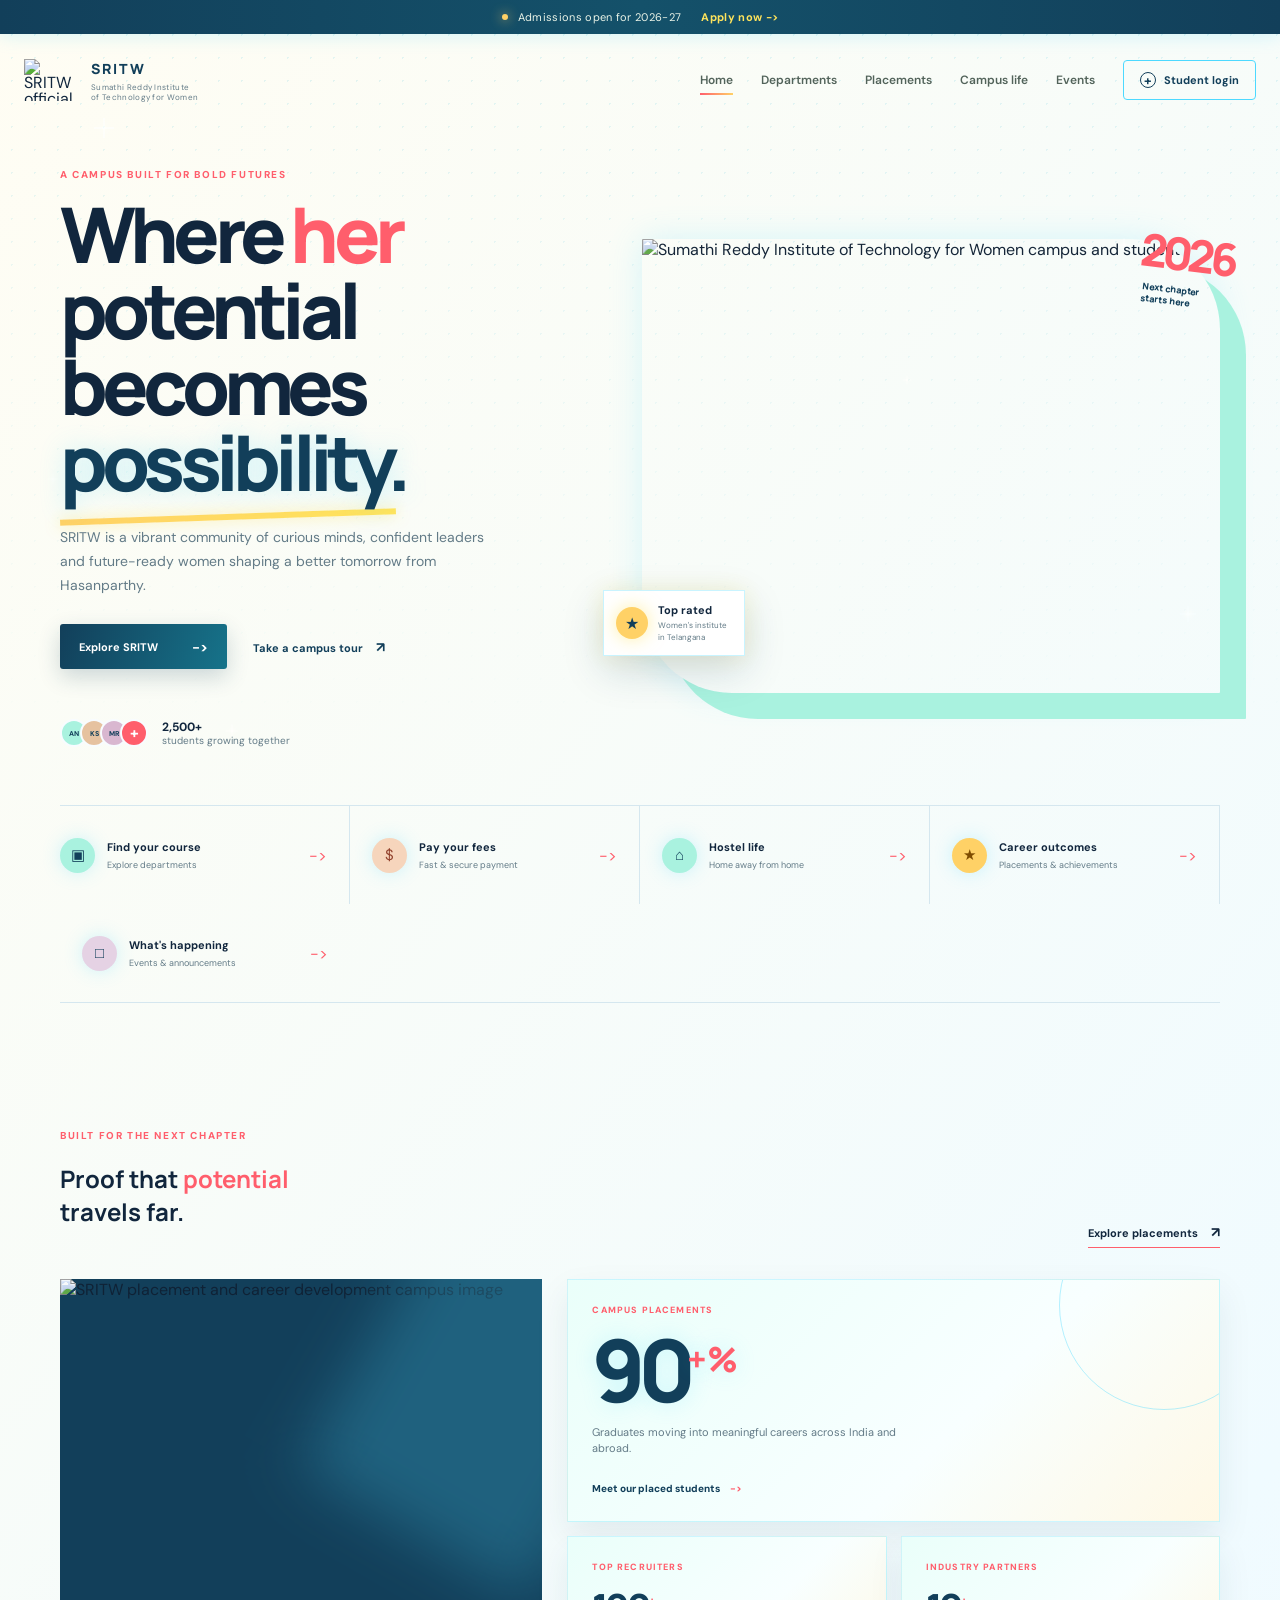
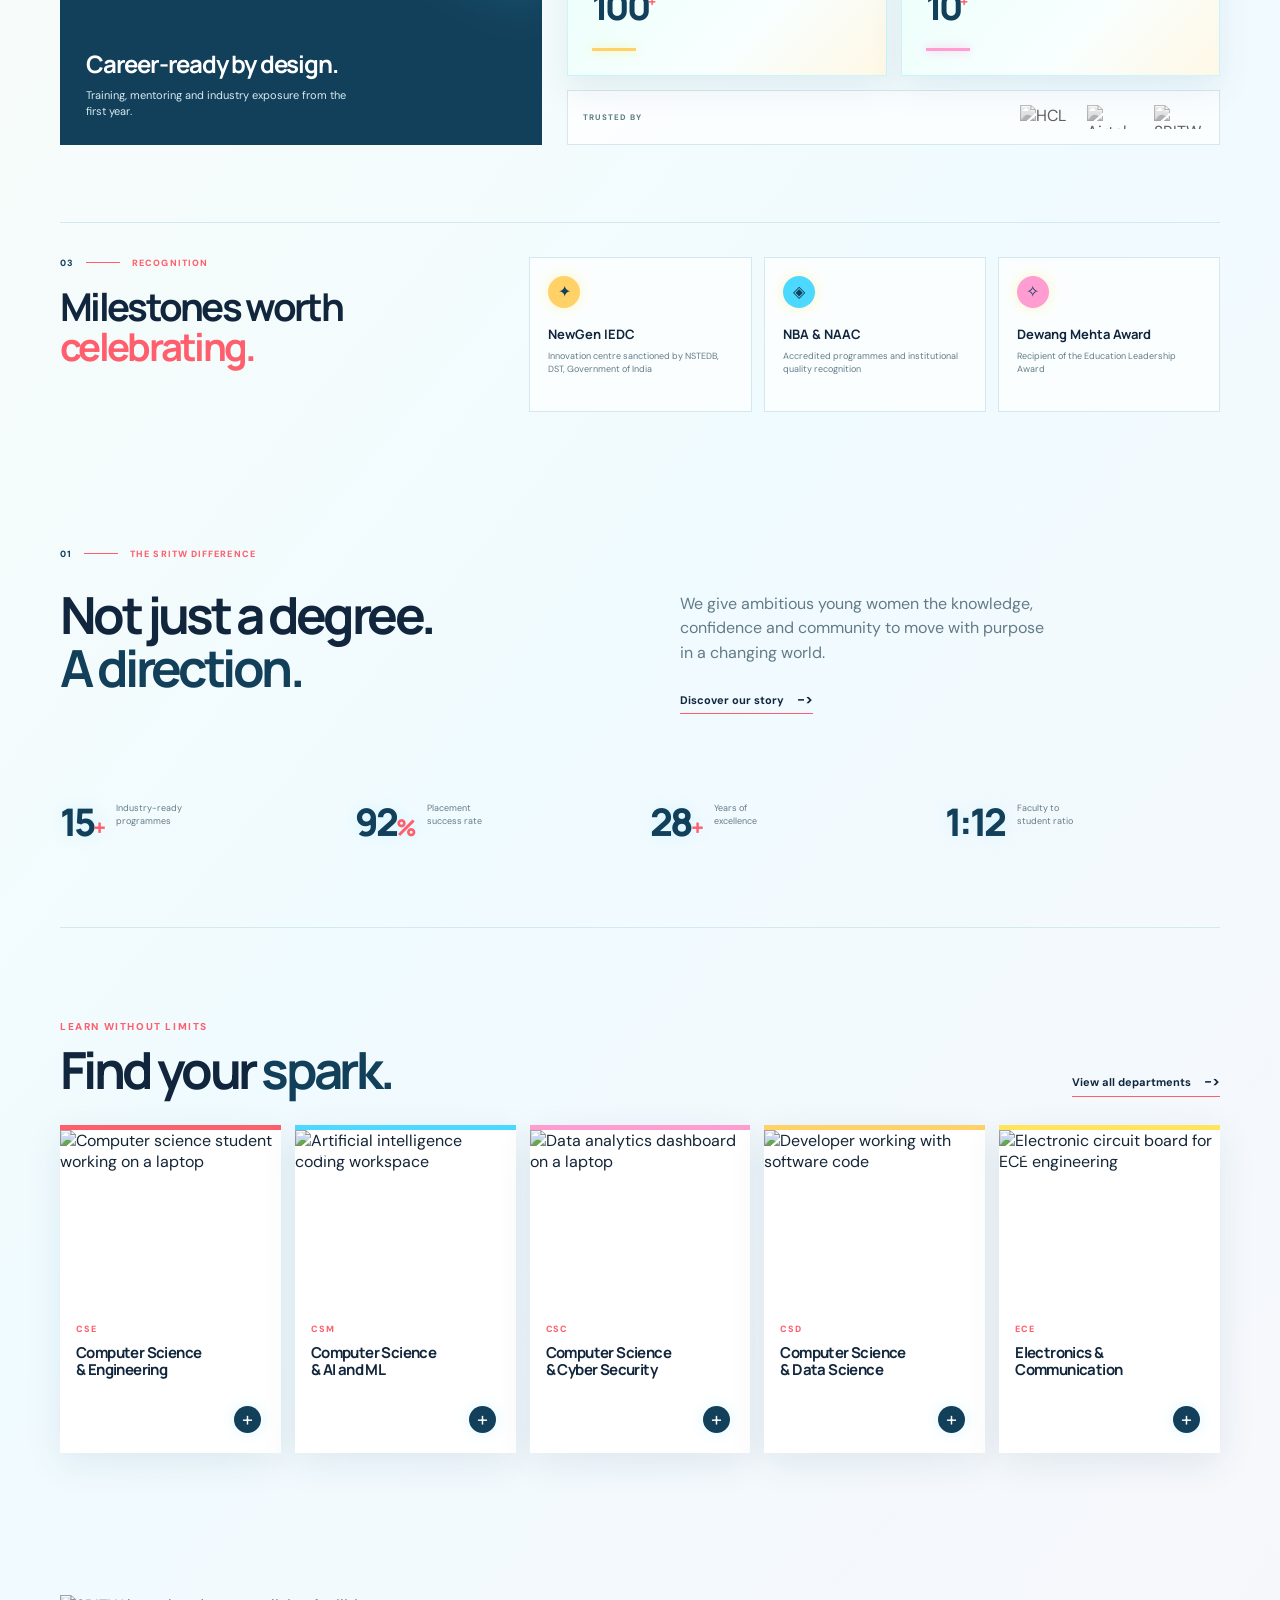
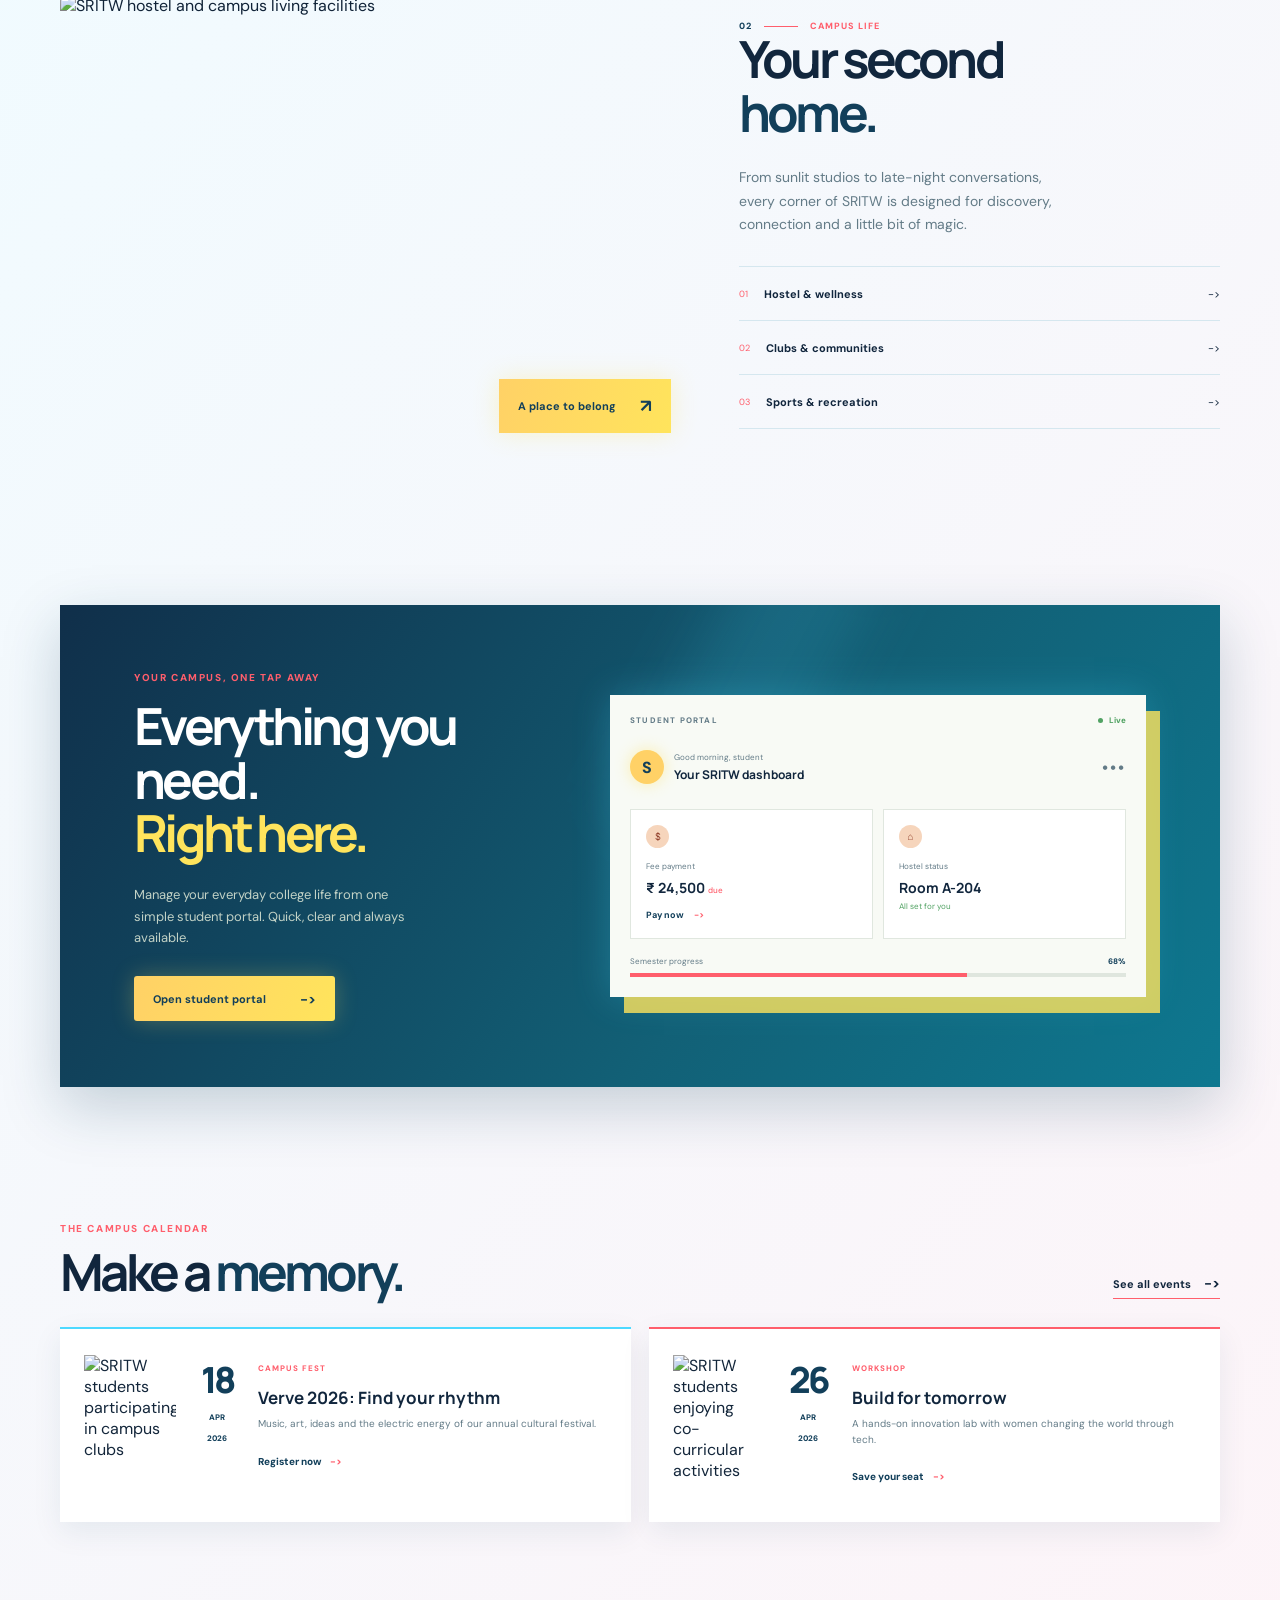
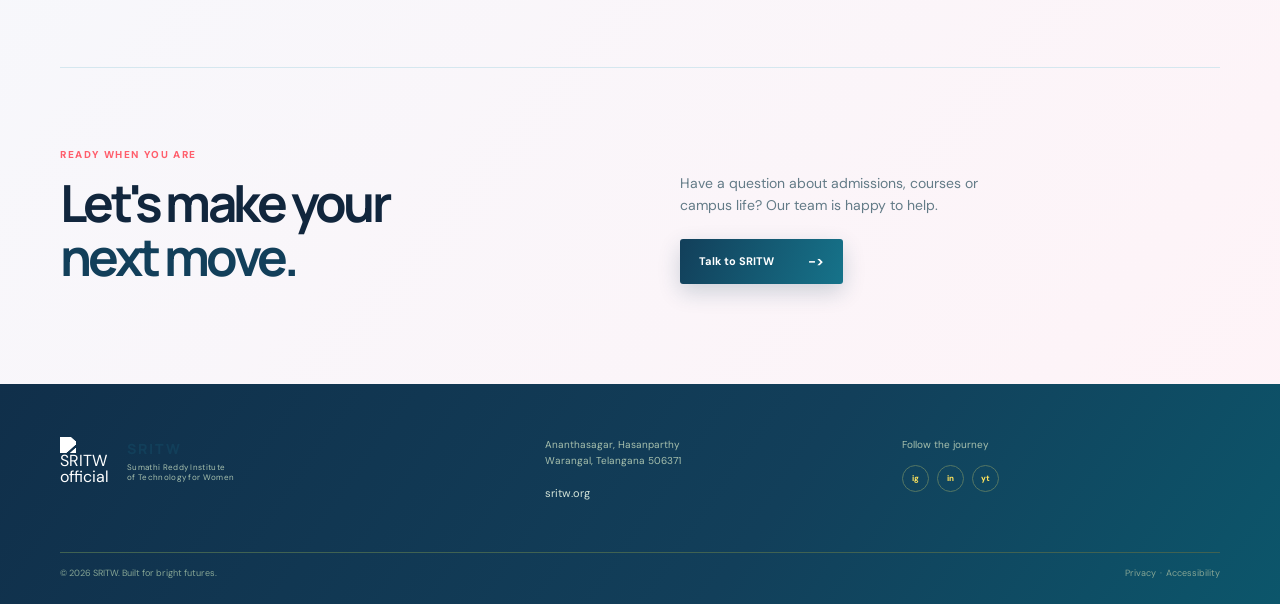
==== commit b829f860: "card hover changes" ====
--- a/index2.html
+++ b/index2.html
@@ -13,12 +13,6 @@
 <body>
 	<div class="sparkle-field" aria-hidden="true"><span class="sparkle sparkle-a"></span><span class="sparkle sparkle-b"></span><span class="sparkle sparkle-c"></span><span class="sparkle sparkle-d"></span><span class="sparkle sparkle-e"></span><span class="sparkle sparkle-f"></span><span class="sparkle sparkle-g"></span></div>
 	<div class="announcement"><span class="announcement-dot"></span> Admissions open for 2026-27 <a href="#contact">Apply now <span aria-hidden="true">-&gt;</span></a></div>
-	<section class="top-campus-banner" aria-label="Sumathi Reddy Institute of Technology for Women campus welcome">
-		<img src="https://www.sritw.org/styles/images/index/banner/SRITW-Banner-multi.jpg" alt="Sumathi Reddy Institute of Technology for Women campus in Warangal">
-		<div class="top-campus-shine"></div><span class="top-sparkle top-sparkle-one">✦</span><span class="top-sparkle top-sparkle-two">✧</span><span class="top-sparkle top-sparkle-three">✦</span>
-		<div class="top-campus-copy"><p>Welcome to SRITW</p><h2>Shape your <em>bright future.</em></h2><span>Ananthasagar, Hasanparthy, Warangal</span></div>
-	</section>
-
 	<header class="site-header">
 		<a class="brand" href="#home" aria-label="SRITW home">
 			<img class="official-logo" src="https://www.sritw.org/styles/images/logo3.png" alt="SRITW official logo">
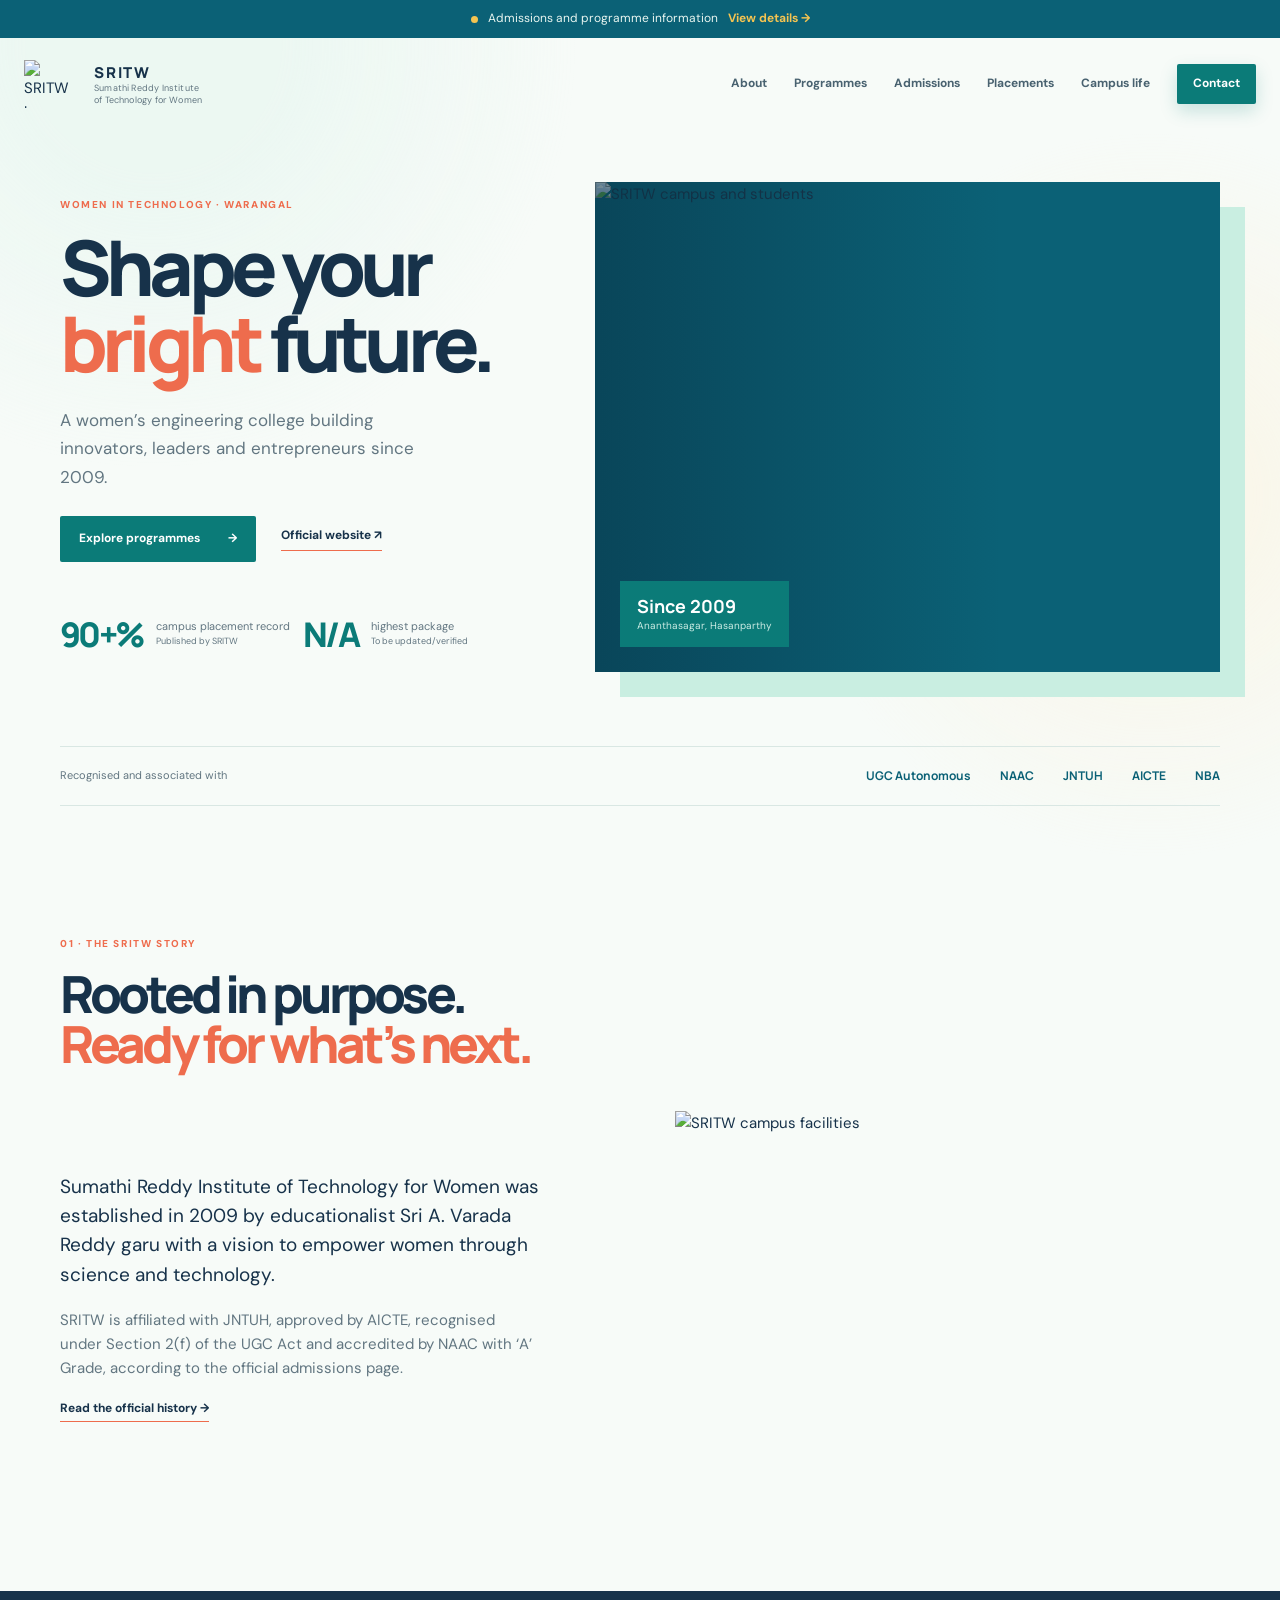
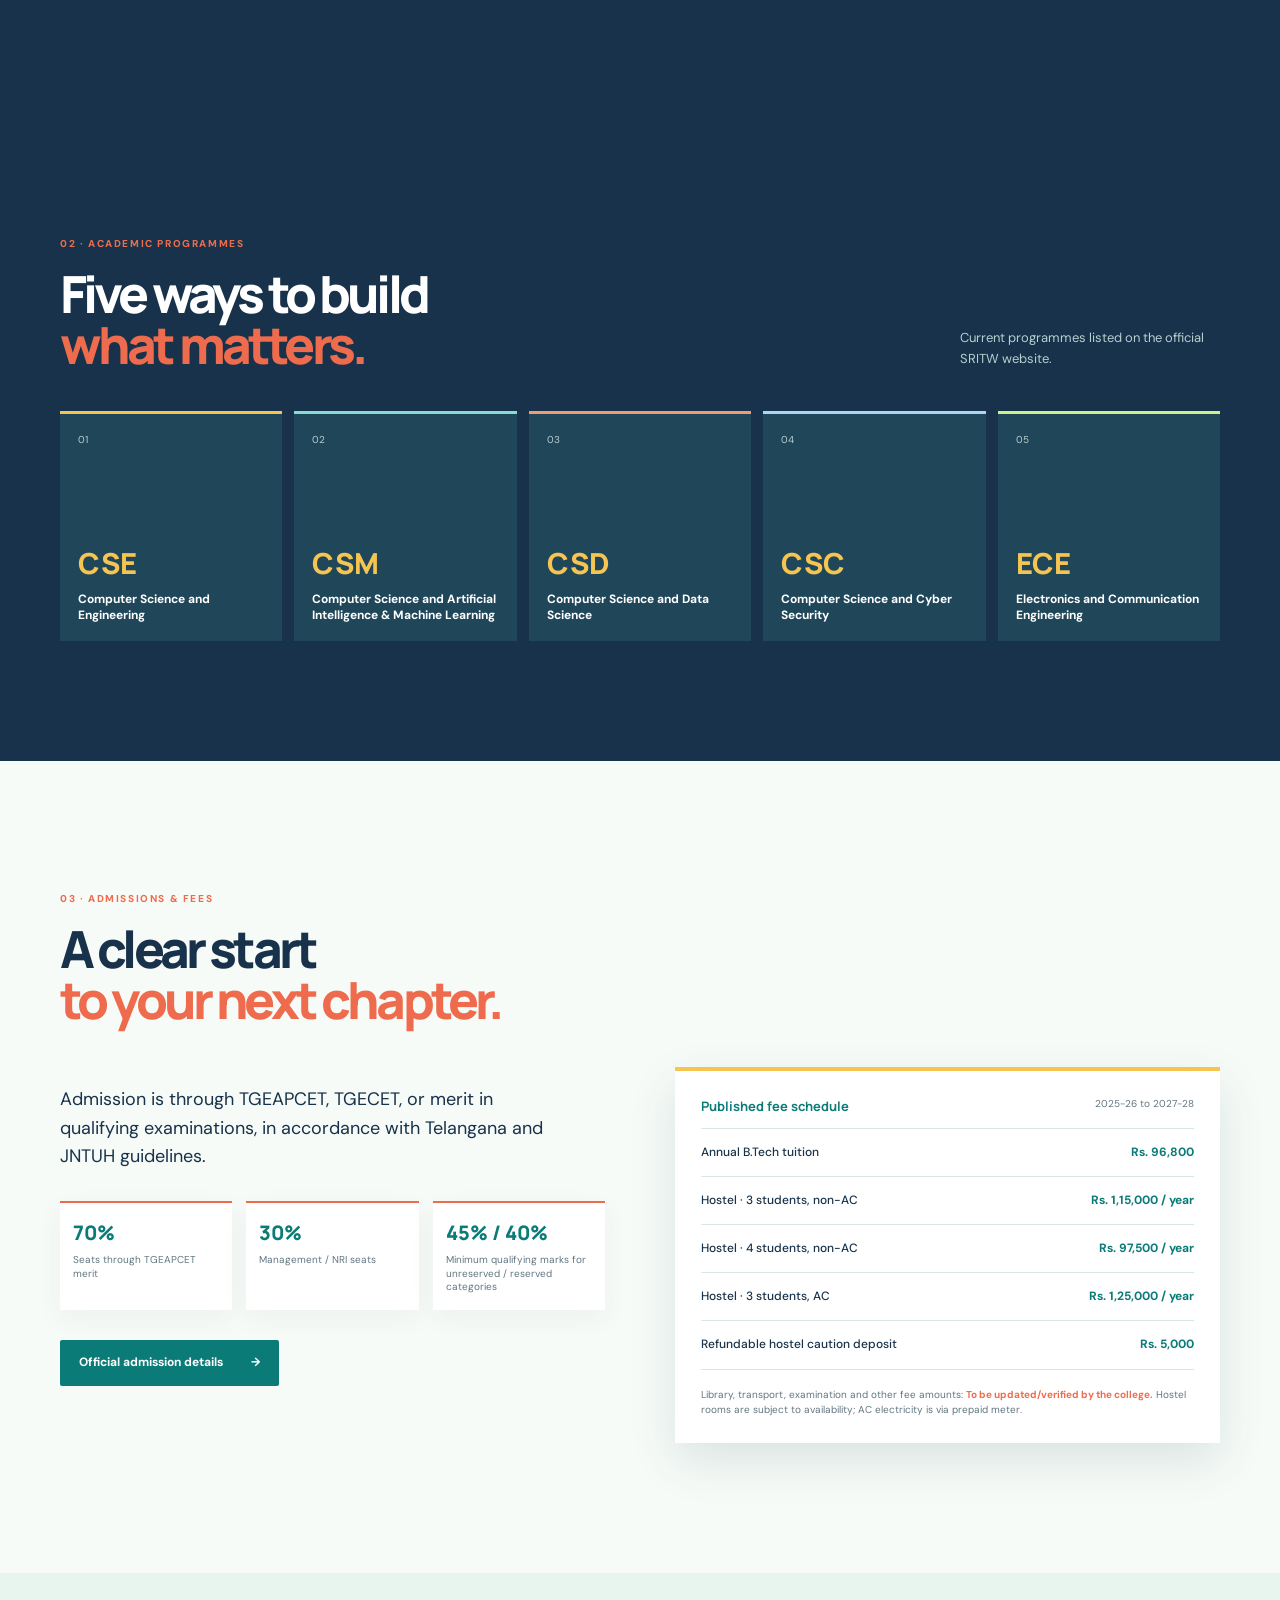
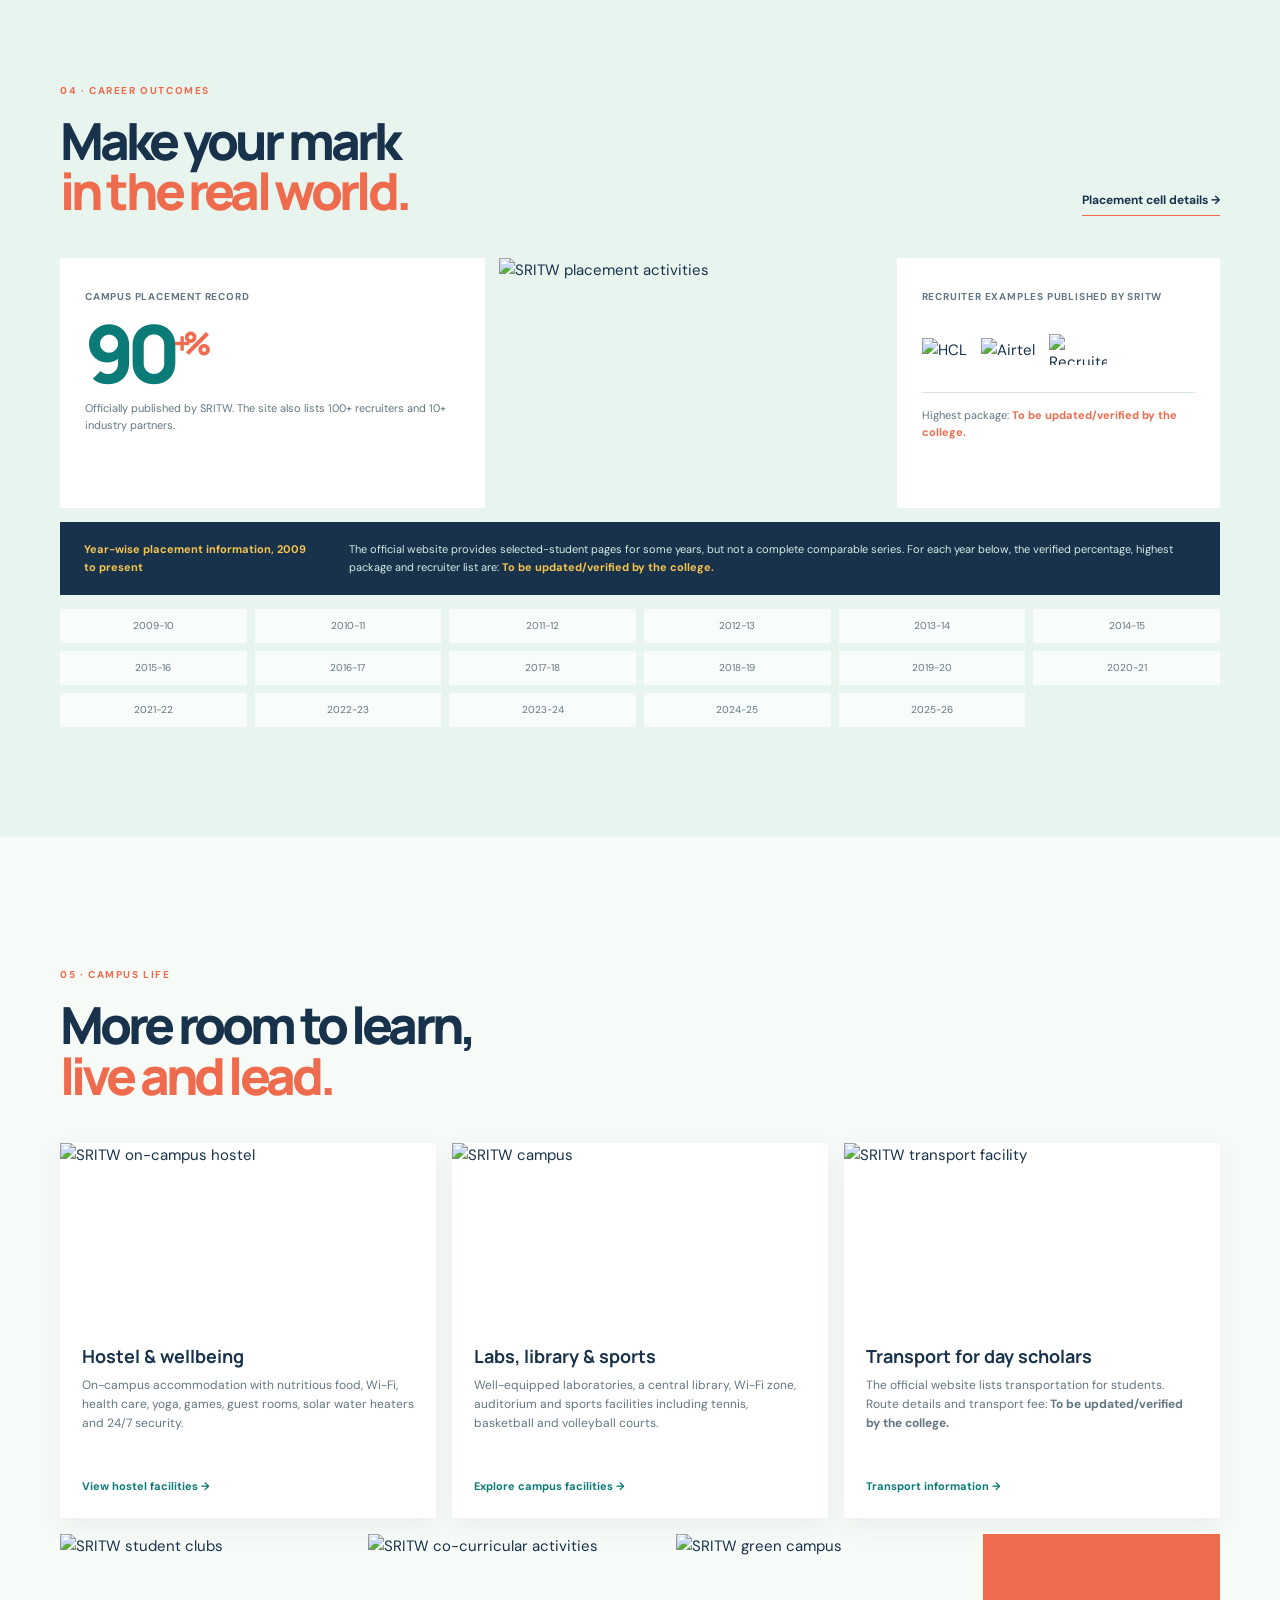
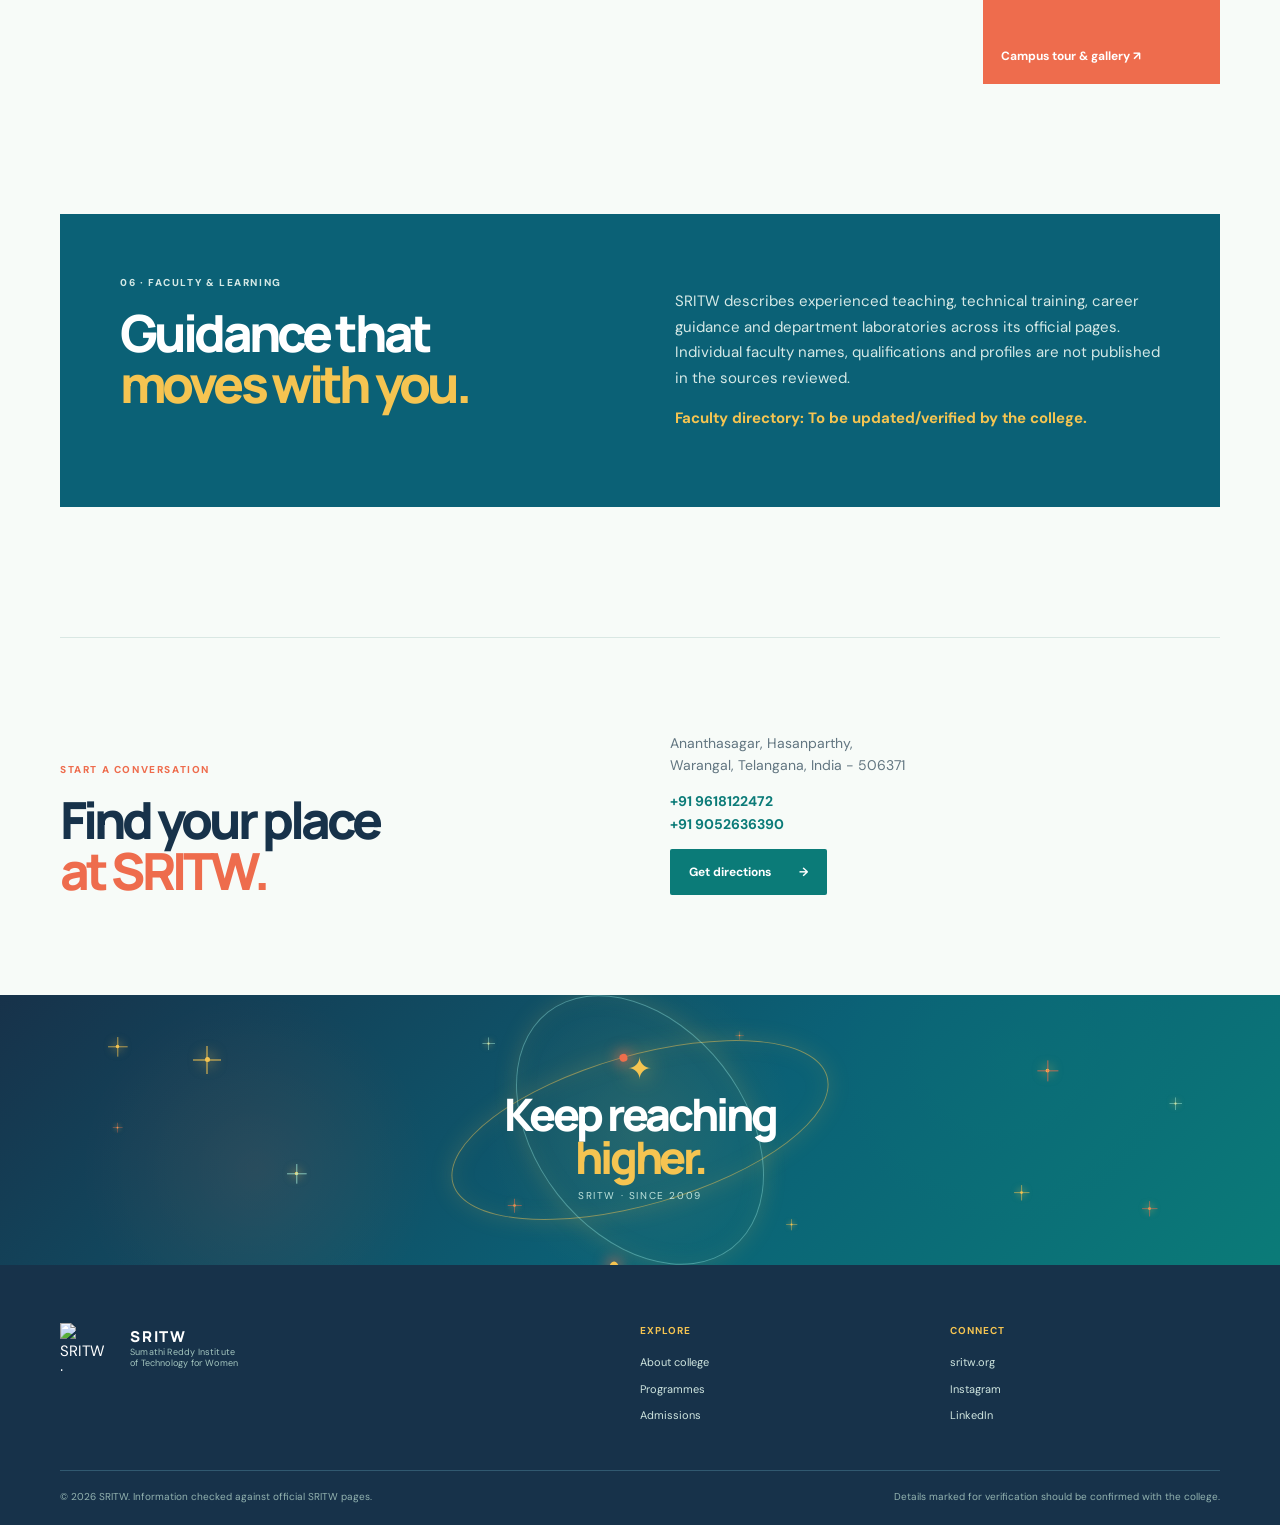
==== commit 51e14fff: "sources updates" ====
--- a/index2.html
+++ b/index2.html
@@ -1,113 +1,57 @@
-<!DOCTYPE html>
+<!doctype html>
 <html lang="en">
 <head>
-	<meta charset="UTF-8">
-	<meta name="viewport" content="width=device-width, initial-scale=1.0">
-	<meta name="description" content="Sumathi Reddy Institute of Technology for Women student portal in Ananthasagar, Hasanparthy, Warangal.">
-	<title>SRITW | Sumathi Reddy Institute of Technology for Women</title>
-	<link rel="preconnect" href="https://fonts.googleapis.com">
-	<link rel="preconnect" href="https://fonts.gstatic.com" crossorigin>
-	<link href="https://fonts.googleapis.com/css2?family=DM+Sans:wght@400;500;600;700&family=Manrope:wght@500;600;700;800&display=swap" rel="stylesheet">
-	<link rel="stylesheet" href="index2.css">
+  <meta charset="utf-8">
+  <meta name="viewport" content="width=device-width, initial-scale=1">
+  <meta name="description" content="Sumathi Reddy Institute of Technology for Women, Warangal: programmes, admissions, placements and campus life.">
+  <title>SRITW | Sumathi Reddy Institute of Technology for Women</title>
+  <link rel="preconnect" href="https://fonts.googleapis.com">
+  <link rel="preconnect" href="https://fonts.gstatic.com" crossorigin>
+  <link href="https://fonts.googleapis.com/css2?family=DM+Sans:wght@400;500;600;700&family=Manrope:wght@600;700;800&display=swap" rel="stylesheet">
+  <link rel="stylesheet" href="index2.css">
 </head>
 <body>
-	<div class="sparkle-field" aria-hidden="true"><span class="sparkle sparkle-a"></span><span class="sparkle sparkle-b"></span><span class="sparkle sparkle-c"></span><span class="sparkle sparkle-d"></span><span class="sparkle sparkle-e"></span><span class="sparkle sparkle-f"></span><span class="sparkle sparkle-g"></span></div>
-	<div class="announcement"><span class="announcement-dot"></span> Admissions open for 2026-27 <a href="#contact">Apply now <span aria-hidden="true">-&gt;</span></a></div>
-	<header class="site-header">
-		<a class="brand" href="#home" aria-label="SRITW home">
-			<img class="official-logo" src="https://www.sritw.org/styles/images/logo3.png" alt="SRITW official logo">
-			<span><strong>SRITW</strong><small>Sumathi Reddy Institute<br>of Technology for Women</small></span>
-		</a>
-		<button class="menu-toggle" type="button" aria-label="Toggle navigation" aria-expanded="false"><span></span><span></span><span></span></button>
-		<nav class="main-nav" aria-label="Main navigation">
-			<a class="active" href="#home">Home</a>
-			<a href="#departments">Departments</a>
-			<a href="#placements">Placements</a>
-			<a href="#campus-life">Campus life</a>
-			<a href="#events">Events</a>
-			<button class="login-button" type="button" data-open-login><span class="user-icon">+</span> Student login</button>
-		</nav>
-	</header>
+  <div class="announcement"><span></span> Admissions and programme information <a href="#admissions">View details &rarr;</a></div>
+  <header class="site-header">
+    <a class="brand" href="#home" aria-label="SRITW home"><img src="https://www.sritw.org/styles/images/logo3.png" alt="SRITW logo"><span><b>SRITW</b><small>Sumathi Reddy Institute<br>of Technology for Women</small></span></a>
+    <button class="menu-toggle" type="button" aria-label="Open navigation" aria-expanded="false"><i></i><i></i><i></i></button>
+    <nav class="main-nav" aria-label="Primary navigation"><a href="#about">About</a><a href="#programmes">Programmes</a><a href="#admissions">Admissions</a><a href="#placements">Placements</a><a href="#campus">Campus life</a><a class="nav-cta" href="#contact">Contact</a></nav>
+  </header>
 
-	<main id="home">
-		<section class="hero section-shell">
-			<div class="hero-copy">
-				<p class="kicker">A campus built for bold futures</p>
-				<h1>Where <em>her</em> potential<br>becomes <span>possibility.</span></h1>
-				<p class="hero-text">SRITW is a vibrant community of curious minds, confident leaders and future-ready women shaping a better tomorrow from Hasanparthy.</p>
-				<div class="hero-actions"><a class="button button-primary" href="#departments">Explore SRITW <span aria-hidden="true">-&gt;</span></a><a class="text-link" href="#campus-life">Take a campus tour <span aria-hidden="true">&#8599;</span></a></div>
-				<div class="hero-proof"><div class="avatar-stack"><span>AN</span><span>KS</span><span>MR</span><span>+</span></div><p><strong>2,500+</strong><br><span>students growing together</span></p></div>
-			</div>
-			<div class="hero-art" aria-label="Students walking across the SRITW campus">
-				<div class="hero-image"><img src="https://www.sritw.org/styles/images/index/banner/SRITW-Banner-multi.jpg" alt="Sumathi Reddy Institute of Technology for Women campus and students"></div>
-				<div class="hero-badge"><span class="badge-icon">★</span><span><strong>Top rated</strong><small>Women&apos;s institute<br>in Telangana</small></span></div>
-				<div class="hero-note"><span>2026</span><small>Next chapter<br>starts here</small></div>
-			</div>
-		</section>
+  <main id="home">
+    <section class="hero wrap">
+      <div class="hero-copy"><p class="eyebrow">Women in technology · Warangal</p><h1>Shape your <em>bright</em> future.</h1><p class="hero-intro">A women’s engineering college building innovators, leaders and entrepreneurs since 2009.</p><div class="actions"><a class="button primary" href="#programmes">Explore programmes <span>&rarr;</span></a><a class="underlink" href="https://www.sritw.org/" target="_blank" rel="noopener">Official website ↗</a></div><div class="hero-meta"><strong>90+%</strong><span>campus placement record<br><small>Published by SRITW</small></span><strong class="hero-verify">N/A</strong><span>highest package<br><small>To be updated/verified</small></span></div></div>
+      <div class="hero-visual"><img src="https://www.sritw.org/styles/images/index/banner/SRITW-Banner-multi.jpg" alt="SRITW campus and students"><div class="hero-tag"><b>Since 2009</b><span>Ananthasagar, Hasanparthy</span></div></div>
+    </section>
 
-		<section class="quick-links section-shell" aria-label="Student services">
-			<a href="#departments" class="quick-link"><span class="service-icon icon-book">▣</span><span><strong>Find your course</strong><small>Explore departments</small></span><b>-&gt;</b></a>
-			<a href="#fees" class="quick-link"><span class="service-icon icon-card">$</span><span><strong>Pay your fees</strong><small>Fast &amp; secure payment</small></span><b>-&gt;</b></a>
-			<a href="#hostel" class="quick-link"><span class="service-icon icon-home">⌂</span><span><strong>Hostel life</strong><small>Home away from home</small></span><b>-&gt;</b></a>
-			<a href="#placements" class="quick-link"><span class="service-icon icon-trophy">★</span><span><strong>Career outcomes</strong><small>Placements &amp; achievements</small></span><b>-&gt;</b></a>
-			<a href="#events" class="quick-link"><span class="service-icon icon-calendar">□</span><span><strong>What&apos;s happening</strong><small>Events &amp; announcements</small></span><b>-&gt;</b></a>
-		</section>
+    <section class="trust-bar wrap" aria-label="Institutional recognition"><span>Recognised and associated with</span><b>UGC Autonomous</b><b>NAAC</b><b>JNTUH</b><b>AICTE</b><b>NBA</b></section>
 
-		<section class="placements section-shell" id="placements">
-			<div class="section-heading"><div><p class="kicker">Built for the next chapter</p><h2>Proof that <em>potential</em><br>travels far.</h2></div><a class="text-link dark-link" href="https://www.sritw.org/Placements" target="_blank" rel="noopener">Explore placements <span aria-hidden="true">&#8599;</span></a></div>
-			<div class="placement-layout"><div class="placement-story"><div class="placement-image"><img src="https://www.sritw.org/styles/images/index/placements.png" alt="SRITW placement and career development campus image"><span class="image-glow"></span></div><div class="placement-caption"><strong>Career-ready by design.</strong><span>Training, mentoring and industry exposure from the first year.</span></div></div><div class="placement-results"><div class="result-card result-main"><span class="result-orbit"></span><small>Campus placements</small><strong>90<sup>+%</sup></strong><p>Graduates moving into meaningful careers across India and abroad.</p><a href="https://www.sritw.org/placed-students-2025-26" target="_blank" rel="noopener">Meet our placed students <span>-&gt;</span></a></div><div class="result-pair"><div class="result-card"><small>Top recruiters</small><strong>100<sup>+</sup></strong><span class="result-line"></span></div><div class="result-card"><small>Industry partners</small><strong>10<sup>+</sup></strong><span class="result-line"></span></div></div><div class="recruiter-strip"><span>TRUSTED BY</span><img src="https://www.sritw.org/styles/images/index/placement/hcl.png" alt="HCL recruiter logo"><img src="https://www.sritw.org/styles/images/index/placement/airtel.png" alt="Airtel recruiter logo"><img src="https://www.sritw.org/styles/images/index/placement/plac4.png" alt="SRITW recruiter logo"></div></div></div>
-			<div class="achievement-row"><div class="achievement-intro"><span class="section-label"><span>03</span><span class="label-line"></span><span>RECOGNITION</span></span><h3>Milestones worth<br><em>celebrating.</em></h3></div><div class="achievement-list"><article><span class="achievement-icon">✦</span><div><strong>NewGen IEDC</strong><small>Innovation centre sanctioned by NSTEDB, DST, Government of India</small></div></article><article><span class="achievement-icon">◈</span><div><strong>NBA &amp; NAAC</strong><small>Accredited programmes and institutional quality recognition</small></div></article><article><span class="achievement-icon">✧</span><div><strong>Dewang Mehta Award</strong><small>Recipient of the Education Leadership Award</small></div></article></div></div>
-		</section>
+    <section class="section wrap" id="about"><div class="section-head"><p class="eyebrow">01 · The SRITW story</p><h2>Rooted in purpose.<br><em>Ready for what’s next.</em></h2></div><div class="about-grid"><div><p class="lead">Sumathi Reddy Institute of Technology for Women was established in 2009 by educationalist Sri A. Varada Reddy garu with a vision to empower women through science and technology.</p><p>SRITW is affiliated with JNTUH, approved by AICTE, recognised under Section 2(f) of the UGC Act and accredited by NAAC with ‘A’ Grade, according to the official admissions page.</p><a class="underlink" href="https://www.sritw.org/about" target="_blank" rel="noopener">Read the official history &rarr;</a></div><div class="about-photo"><img src="https://www.sritw.org/styles/images/index/campus3.png" alt="SRITW campus facilities"></div></div></section>
 
-		<section class="intro section-shell" id="departments">
-			<div class="section-label"><span>01</span><span class="label-line"></span><span>THE SRITW DIFFERENCE</span></div>
-			<div class="intro-grid"><div><h2>Not just a degree.<br><em>A direction.</em></h2></div><div><p class="lead">We give ambitious young women the knowledge, confidence and community to move with purpose in a changing world.</p><a class="text-link dark-link" href="#contact">Discover our story <span aria-hidden="true">-&gt;</span></a></div></div>
-			<div class="stat-row"><div><strong>15<span>+</span></strong><small>Industry-ready<br>programmes</small></div><div><strong>92<span>%</span></strong><small>Placement<br>success rate</small></div><div><strong>28<span>+</span></strong><small>Years of<br>excellence</small></div><div><strong>1:12</strong><small>Faculty to<br>student ratio</small></div></div>
-		</section>
+    <section class="section programmes" id="programmes"><div class="wrap"><div class="section-head split"><div><p class="eyebrow">02 · Academic programmes</p><h2>Five ways to build<br><em>what matters.</em></h2></div><p>Current programmes listed on the official SRITW website.</p></div><div class="programme-grid"><a href="https://www.sritw.org/computer-science-engineering.php" target="_blank" rel="noopener"><span>01</span><b>CSE</b><strong>Computer Science and Engineering</strong></a><a href="https://www.sritw.org/ai-ml.php" target="_blank" rel="noopener"><span>02</span><b>CSM</b><strong>Computer Science and Artificial Intelligence &amp; Machine Learning</strong></a><a href="https://www.sritw.org/DataScience.php" target="_blank" rel="noopener"><span>03</span><b>CSD</b><strong>Computer Science and Data Science</strong></a><a href="https://www.sritw.org/CyberSecurity.php" target="_blank" rel="noopener"><span>04</span><b>CSC</b><strong>Computer Science and Cyber Security</strong></a><a href="https://www.sritw.org/electronics-communication-engineering.php" target="_blank" rel="noopener"><span>05</span><b>ECE</b><strong>Electronics and Communication Engineering</strong></a></div></div></section>
 
-		<section class="departments section-shell">
-			<div class="section-heading"><div><p class="kicker">Learn without limits</p><h2>Find your <em>spark.</em></h2></div><a class="text-link dark-link" href="#contact">View all departments <span aria-hidden="true">-&gt;</span></a></div>
-			<div class="department-grid">
-				<article class="department-card"><div class="card-image"><img src="https://images.unsplash.com/photo-1516321318423-f06f85e504b3?auto=format&amp;fit=crop&amp;w=800&amp;q=80" alt="Computer science student working on a laptop"><span class="card-number">01</span></div><div class="card-body"><p>CSE</p><h3>Computer Science<br>&amp; Engineering</h3><a href="#contact" aria-label="Explore CSE">+</a></div></article>
-				<article class="department-card"><div class="card-image"><img src="https://images.unsplash.com/photo-1535378917042-10a22c95931a?auto=format&amp;fit=crop&amp;w=800&amp;q=80" alt="Artificial intelligence coding workspace"><span class="card-number">02</span></div><div class="card-body"><p>CSM</p><h3>Computer Science<br>&amp; AI and ML</h3><a href="#contact" aria-label="Explore CSM">+</a></div></article>
-				<article class="department-card"><div class="card-image"><img src="https://images.unsplash.com/photo-1551288049-bebda4e38f71?auto=format&amp;fit=crop&amp;w=800&amp;q=80" alt="Data analytics dashboard on a laptop"><span class="card-number">03</span></div><div class="card-body"><p>CSC</p><h3>Computer Science<br>&amp; Cyber Security</h3><a href="#contact" aria-label="Explore CSC">+</a></div></article>
-				<article class="department-card"><div class="card-image"><img src="https://images.unsplash.com/photo-1555949963-ff9fe0c870eb?auto=format&amp;fit=crop&amp;w=800&amp;q=80" alt="Developer working with software code"><span class="card-number">04</span></div><div class="card-body"><p>CSD</p><h3>Computer Science<br>&amp; Data Science</h3><a href="#contact" aria-label="Explore CSD">+</a></div></article>
-				<article class="department-card"><div class="card-image"><img src="https://images.unsplash.com/photo-1518770660439-4636190af475?auto=format&amp;fit=crop&amp;w=800&amp;q=85" alt="Electronic circuit board for ECE engineering"><span class="card-number">05</span></div><div class="card-body"><p>ECE</p><h3>Electronics &amp;<br>Communication</h3><a href="#contact" aria-label="Explore ECE">+</a></div></article>
-			</div>
-		</section>
+    <section class="section wrap" id="admissions"><div class="section-head"><p class="eyebrow">03 · Admissions &amp; fees</p><h2>A clear start<br><em>to your next chapter.</em></h2></div><div class="admission-layout"><div class="admission-copy"><p class="lead">Admission is through TGEAPCET, TGECET, or merit in qualifying examinations, in accordance with Telangana and JNTUH guidelines.</p><div class="steps"><div><b>70%</b><span>Seats through TGEAPCET merit</span></div><div><b>30%</b><span>Management / NRI seats</span></div><div><b>45% / 40%</b><span>Minimum qualifying marks for unreserved / reserved categories</span></div></div><a class="button primary" href="https://www.sritw.org/Admissions" target="_blank" rel="noopener">Official admission details <span>&rarr;</span></a></div><div class="fee-panel"><div class="panel-title"><span>Published fee schedule</span><small>2025-26 to 2027-28</small></div><div class="fee-row"><b>Annual B.Tech tuition</b><strong>Rs. 96,800</strong></div><div class="fee-row"><b>Hostel · 3 students, non-AC</b><strong>Rs. 1,15,000 / year</strong></div><div class="fee-row"><b>Hostel · 4 students, non-AC</b><strong>Rs. 97,500 / year</strong></div><div class="fee-row"><b>Hostel · 3 students, AC</b><strong>Rs. 1,25,000 / year</strong></div><div class="fee-row"><b>Refundable hostel caution deposit</b><strong>Rs. 5,000</strong></div><p class="note">Library, transport, examination and other fee amounts: <b>To be updated/verified by the college.</b> Hostel rooms are subject to availability; AC electricity is via prepaid meter.</p></div></div></section>
 
-		<section class="life section-shell" id="campus-life">
-			<div class="life-image" id="hostel"><img src="https://sritw.org/styles/images/index/hostel.png" alt="SRITW hostel and campus living facilities"><span class="image-caption">A place to belong <b>↗</b></span></div>
-			<div class="life-copy"><div class="section-label"><span>02</span><span class="label-line"></span><span>CAMPUS LIFE</span></div><h2>Your second<br><em>home.</em></h2><p>From sunlit studios to late-night conversations, every corner of SRITW is designed for discovery, connection and a little bit of magic.</p><div class="life-list"><a href="#hostel"><span>01</span><strong>Hostel &amp; wellness</strong><b>-&gt;</b></a><a href="#contact"><span>02</span><strong>Clubs &amp; communities</strong><b>-&gt;</b></a><a href="#contact"><span>03</span><strong>Sports &amp; recreation</strong><b>-&gt;</b></a></div></div>
-		</section>
+    <section class="section placements" id="placements"><div class="wrap"><div class="section-head split"><div><p class="eyebrow">04 · Career outcomes</p><h2>Make your mark<br><em>in the real world.</em></h2></div><a class="underlink" href="https://www.sritw.org/Placements" target="_blank" rel="noopener">Placement cell details &rarr;</a></div><div class="placement-top"><div class="big-stat"><span>Campus placement record</span><strong>90<sup>+%</sup></strong><p>Officially published by SRITW. The site also lists 100+ recruiters and 10+ industry partners.</p></div><div class="placement-image"><img src="https://www.sritw.org/styles/images/index/placements.png" alt="SRITW placement activities"></div><div class="recruiter-box"><span>Recruiter examples published by SRITW</span><div><img src="https://www.sritw.org/styles/images/index/placement/hcl.png" alt="HCL"><img src="https://www.sritw.org/styles/images/index/placement/airtel.png" alt="Airtel"><img src="https://www.sritw.org/styles/images/index/placement/plac4.png" alt="Recruiter logo"></div><p>Highest package: <b>To be updated/verified by the college.</b></p></div></div><div class="placement-note"><b>Year-wise placement information, 2009 to present</b><span>The official website provides selected-student pages for some years, but not a complete comparable series. For each year below, the verified percentage, highest package and recruiter list are: <strong>To be updated/verified by the college.</strong></span></div><div class="year-grid" aria-label="Year-wise placement information"><span>2009-10</span><span>2010-11</span><span>2011-12</span><span>2012-13</span><span>2013-14</span><span>2014-15</span><span>2015-16</span><span>2016-17</span><span>2017-18</span><span>2018-19</span><span>2019-20</span><span>2020-21</span><span>2021-22</span><span>2022-23</span><span>2023-24</span><span>2024-25</span><span>2025-26</span></div></div></section>
 
-		<section class="portal section-shell" id="fees">
-			<div class="portal-copy"><p class="kicker">Your campus, one tap away</p><h2>Everything you need.<br><em>Right here.</em></h2><p>Manage your everyday college life from one simple student portal. Quick, clear and always available.</p><button class="button button-light" type="button" data-open-login>Open student portal <span aria-hidden="true">-&gt;</span></button></div>
-			<div class="portal-panel"><div class="panel-top"><span>STUDENT PORTAL</span><span class="online"><i></i> Live</span></div><div class="welcome"><span class="mini-avatar">S</span><div><small>Good morning, student</small><strong>Your SRITW dashboard</strong></div><b>•••</b></div><div class="portal-cards"><div><span class="panel-icon">$</span><small>Fee payment</small><strong>₹ 24,500 <i>due</i></strong><button type="button" data-open-login>Pay now <span>-&gt;</span></button></div><div><span class="panel-icon">⌂</span><small>Hostel status</small><strong>Room A-204</strong><em>All set for you</em></div></div><div class="progress"><span>Semester progress</span><b>68%</b><div><i></i></div></div></div>
-		</section>
+    <section class="section wrap" id="campus"><div class="section-head"><p class="eyebrow">05 · Campus life</p><h2>More room to learn,<br><em>live and lead.</em></h2></div><div class="facility-grid"><article><img src="https://www.sritw.org/styles/images/index/hostel.png" alt="SRITW on-campus hostel"><h3>Hostel &amp; wellbeing</h3><p>On-campus accommodation with nutritious food, Wi-Fi, health care, yoga, games, guest rooms, solar water heaters and 24/7 security.</p><a href="https://www.sritw.org/hostel" target="_blank" rel="noopener">View hostel facilities &rarr;</a></article><article><img src="https://www.sritw.org/styles/images/index/campus3.png" alt="SRITW campus"><h3>Labs, library &amp; sports</h3><p>Well-equipped laboratories, a central library, Wi-Fi zone, auditorium and sports facilities including tennis, basketball and volleyball courts.</p><a href="https://www.sritw.org/library" target="_blank" rel="noopener">Explore campus facilities &rarr;</a></article><article><img src="https://www.sritw.org/styles/images/index/transportion.jpg" alt="SRITW transport facility"><h3>Transport for day scholars</h3><p>The official website lists transportation for students. Route details and transport fee: <b>To be updated/verified by the college.</b></p><a href="https://www.sritw.org/transportation" target="_blank" rel="noopener">Transport information &rarr;</a></article></div><div class="gallery"><img src="https://www.sritw.org/assets/images/clubs/clubs_tn_a.jpg" alt="SRITW student clubs"><img src="https://www.sritw.org/assets/images/activities/co_curricular_activities_tn_a.jpg" alt="SRITW co-curricular activities"><img src="https://www.sritw.org/assets/img/home/green_campus.jpg" alt="SRITW green campus"><a href="https://www.sritw.org/" target="_blank" rel="noopener">Campus tour &amp; gallery ↗</a></div></section>
 
-		<section class="events section-shell" id="events">
-			<div class="section-heading"><div><p class="kicker">The campus calendar</p><h2>Make a <em>memory.</em></h2></div><a class="text-link dark-link" href="#contact">See all events <span aria-hidden="true">-&gt;</span></a></div>
-			<div class="event-grid"><article class="event-card"><img class="event-thumb" src="https://sritw.org/assets/images/clubs/clubs_tn_a.jpg" alt="SRITW students participating in campus clubs"><time><strong>18</strong><span>APR<br>2026</span></time><div><span class="event-type">CAMPUS FEST</span><h3>Verve 2026: Find your rhythm</h3><p>Music, art, ideas and the electric energy of our annual cultural festival.</p><a href="#contact">Register now <span>-&gt;</span></a></div></article><article class="event-card"><img class="event-thumb" src="https://sritw.org/assets/images/activities/co_curricular_activities_tn_a.jpg" alt="SRITW students enjoying co-curricular activities"><time><strong>26</strong><span>APR<br>2026</span></time><div><span class="event-type">WORKSHOP</span><h3>Build for tomorrow</h3><p>A hands-on innovation lab with women changing the world through tech.</p><a href="#contact">Save your seat <span>-&gt;</span></a></div></article></div>
-		</section>
+    <section class="section faculty wrap"><div class="faculty-card"><div><p class="eyebrow">06 · Faculty &amp; learning</p><h2>Guidance that<br><em>moves with you.</em></h2></div><div><p>SRITW describes experienced teaching, technical training, career guidance and department laboratories across its official pages. Individual faculty names, qualifications and profiles are not published in the sources reviewed.</p><p class="verified">Faculty directory: To be updated/verified by the college.</p></div></div></section>
 
-		<section class="contact section-shell" id="contact"><div><p class="kicker">Ready when you are</p><h2>Let&apos;s make your<br><em>next move.</em></h2></div><div><p>Have a question about admissions, courses or campus life? Our team is happy to help.</p><a class="button button-primary" href="mailto:hello@sritw.ac.in">Talk to SRITW <span aria-hidden="true">-&gt;</span></a></div></section>
-	</main>
+    <section class="contact wrap" id="contact"><div><p class="eyebrow">Start a conversation</p><h2>Find your place<br><em>at SRITW.</em></h2></div><div><p>Ananthasagar, Hasanparthy,<br>Warangal, Telangana, India - 506371</p><p><a href="tel:+919618122472">+91 9618122472</a><br><a href="tel:+919052636390">+91 9052636390</a></p><a class="button primary" href="https://g.page/SRITW?share" target="_blank" rel="noopener">Get directions <span>&rarr;</span></a></div></section>
+    <section class="bottom-sparkles" aria-label="SRITW closing message"><div class="sparkle-orbit orbit-one"></div><div class="sparkle-orbit orbit-two"></div><div class="sparkle-core"><span class="core-star">✦</span><p>Keep reaching<br><em>higher.</em></p><small>SRITW · Since 2009</small></div><i></i><i></i><i></i><i></i><i></i><i></i><i></i><i></i><i></i><i></i><i></i><i></i></section>
+  </main>
 
-	<footer class="site-footer"><div class="footer-main section-shell"><a class="brand footer-brand" href="#home"><img class="official-logo" src="https://www.sritw.org/styles/images/logo3.png" alt="SRITW official logo"><span><strong>SRITW</strong><small>Sumathi Reddy Institute<br>of Technology for Women</small></span></a><div><p>Ananthasagar, Hasanparthy<br>Warangal, Telangana 506371</p><a href="https://www.sritw.org/" target="_blank" rel="noopener">sritw.org</a></div><div><p>Follow the journey</p><div class="socials"><a href="#contact" aria-label="Instagram">ig</a><a href="#contact" aria-label="LinkedIn">in</a><a href="#contact" aria-label="YouTube">yt</a></div></div></div><div class="footer-bottom section-shell"><span>© 2026 SRITW. Built for bright futures.</span><span>Privacy &nbsp;·&nbsp; Accessibility</span></div></footer>
-
-	<div class="modal" id="login-modal" aria-hidden="true" role="dialog" aria-modal="true" aria-labelledby="login-title"><div class="modal-backdrop" data-close-login></div><div class="login-panel"><button class="modal-close" type="button" data-close-login aria-label="Close login">×</button><div class="login-mark"><img class="official-logo" src="https://www.sritw.org/styles/images/logo3.png" alt="SRITW official logo"></div><p class="kicker">Welcome back</p><h2 id="login-title">Your SRITW<br><em>space awaits.</em></h2><p class="modal-copy">Sign in to manage fees, hostel details and your student journey.</p><form id="login-form"><label for="student-id">Student ID</label><input id="student-id" type="text" placeholder="e.g. SRITW2026A01" required><label for="password">Password</label><input id="password" type="password" placeholder="Enter your password" required><div class="form-row"><label class="check-label"><input type="checkbox"> Remember me</label><a href="#contact">Forgot password?</a></div><button class="button button-primary full-button" type="submit">Sign in <span>-&gt;</span></button><p class="login-status" id="login-status" aria-live="polite"></p></form></div></div>
-	<script>
-		const modal = document.querySelector('#login-modal');
-		const openButtons = document.querySelectorAll('[data-open-login]');
-		const closeButtons = document.querySelectorAll('[data-close-login]');
-		const menuToggle = document.querySelector('.menu-toggle');
-		const nav = document.querySelector('.main-nav');
-		openButtons.forEach((button) => button.addEventListener('click', () => { modal.classList.add('is-open'); modal.setAttribute('aria-hidden', 'false'); document.body.classList.add('modal-open'); document.querySelector('#student-id').focus(); }));
-		closeButtons.forEach((button) => button.addEventListener('click', () => { modal.classList.remove('is-open'); modal.setAttribute('aria-hidden', 'true'); document.body.classList.remove('modal-open'); }));
-		document.querySelector('#login-form').addEventListener('submit', (event) => { event.preventDefault(); document.querySelector('#login-status').textContent = 'Demo login ready - connect this form to your student portal.'; });
-		menuToggle.addEventListener('click', () => { const isOpen = nav.classList.toggle('is-open'); menuToggle.setAttribute('aria-expanded', isOpen); });
-		nav.querySelectorAll('a').forEach((link) => link.addEventListener('click', () => { nav.classList.remove('is-open'); menuToggle.setAttribute('aria-expanded', 'false'); }));
-	</script>
+  <footer><div class="footer-grid wrap"><a class="brand footer-brand" href="#home"><img src="https://www.sritw.org/styles/images/logo3.png" alt="SRITW logo"><span><b>SRITW</b><small>Sumathi Reddy Institute<br>of Technology for Women</small></span></a><div><b>Explore</b><a href="#about">About college</a><a href="#programmes">Programmes</a><a href="#admissions">Admissions</a></div><div><b>Connect</b><a href="https://www.sritw.org/" target="_blank" rel="noopener">sritw.org</a><a href="https://www.instagram.com/sritw.wgl" target="_blank" rel="noopener">Instagram</a><a href="https://www.linkedin.com/school/sumathi-reddy-institute-of-technology-for-women/" target="_blank" rel="noopener">LinkedIn</a></div></div><div class="footer-bottom wrap"><span>© 2026 SRITW. Information checked against official SRITW pages.</span><span>Details marked for verification should be confirmed with the college.</span></div></footer>
+  <script>
+    const menuButton = document.querySelector('.menu-toggle');
+    const navigation = document.querySelector('.main-nav');
+    menuButton.addEventListener('click', () => { const open = navigation.classList.toggle('open'); menuButton.setAttribute('aria-expanded', open); });
+    navigation.querySelectorAll('a').forEach((link) => link.addEventListener('click', () => { navigation.classList.remove('open'); menuButton.setAttribute('aria-expanded', 'false'); }));
+    document.body.classList.add('js');
+    const revealItems = document.querySelectorAll('.section, .trust-bar');
+    const revealObserver = new IntersectionObserver((entries) => entries.forEach((entry) => { if (entry.isIntersecting) { entry.target.classList.add('is-visible'); revealObserver.unobserve(entry.target); } }), { threshold: 0.12 });
+    revealItems.forEach((item) => revealObserver.observe(item));
+  </script>
 </body>
 </html>
--- a/index2.css
+++ b/index2.css
@@ -1,163 +1,21 @@
-@import url('https://fonts.googleapis.com/css2?family=DM+Sans:wght@400;500;600;700&family=Manrope:wght@500;600;700;800&display=swap');
+@import url('https://fonts.googleapis.com/css2?family=DM+Sans:wght@400;500;600;700&family=Manrope:wght@600;700;800&display=swap');
+:root{--ink:#17324a;--blue:#0b6176;--teal:#0b7b78;--coral:#ee6c4d;--gold:#f5c451;--paper:#f7fbf8;--white:#fff;--muted:#627681;--line:#d9e7e3;--shadow:0 18px 44px rgba(18,57,68,.12)}
+*{box-sizing:border-box}html{scroll-behavior:smooth}body{margin:0;color:var(--ink);background:var(--paper);font:15px/1.6 'DM Sans',sans-serif;overflow-x:hidden}body:before{content:'';position:fixed;inset:0;z-index:-1;opacity:.35;background:radial-gradient(circle at 12% 5%,#d8f2e8 0 9%,transparent 30%),radial-gradient(circle at 90% 55%,#fff0d3 0 8%,transparent 29%)}a{color:inherit;text-decoration:none}img{display:block;max-width:100%}button{font:inherit}.wrap{width:min(1160px,calc(100% - 64px));margin-inline:auto}.announcement{display:flex;align-items:center;justify-content:center;gap:10px;min-height:38px;color:#e8f5f0;background:var(--blue);font-size:12px}.announcement span{width:7px;height:7px;border-radius:50%;background:var(--gold)}.announcement a{color:var(--gold);font-weight:700}.site-header{position:relative;z-index:4;display:flex;align-items:center;justify-content:space-between;width:min(1240px,calc(100% - 48px));min-height:92px;margin:auto}.brand{display:flex;align-items:center;gap:12px}.brand img{width:58px;height:48px;object-fit:contain}.brand b{display:block;font:800 15px 'Manrope',sans-serif;letter-spacing:.12em}.brand small{display:block;color:var(--muted);font-size:9px;line-height:1.25;letter-spacing:.02em}.main-nav{display:flex;align-items:center;gap:27px;color:#496270;font-size:12px;font-weight:700}.main-nav a{position:relative;padding:10px 0}.main-nav a:not(.nav-cta):after{position:absolute;right:0;bottom:3px;left:0;height:2px;content:'';background:var(--coral);transform:scaleX(0);transition:.25s}.main-nav a:hover:after{transform:scaleX(1)}.nav-cta{padding:10px 16px!important;color:var(--white);background:var(--teal);border-radius:2px;box-shadow:0 7px 18px rgba(11,123,120,.2)}.menu-toggle{display:none;padding:8px;border:0;background:transparent}.menu-toggle i{display:block;width:24px;height:2px;margin:4px;background:var(--ink)}.hero{display:grid;grid-template-columns:.86fr 1.14fr;align-items:center;gap:64px;padding:52px 0 74px}.eyebrow{margin:0 0 16px;color:var(--coral);font-size:10px;font-weight:800;letter-spacing:.16em;text-transform:uppercase}.hero h1,.section h2,.faculty-card h2,.contact h2{margin:0;font:800 clamp(2.8rem,6vw,5.7rem)/.99 'Manrope',sans-serif;letter-spacing:-.075em}.hero h1 em,.section h2 em,.faculty-card h2 em,.contact h2 em{color:var(--coral);font-style:normal}.hero-intro{max-width:400px;margin:25px 0;color:var(--muted);font-size:17px;line-height:1.65}.actions{display:flex;align-items:center;gap:25px}.button{display:inline-flex;align-items:center;gap:28px;min-height:46px;padding:0 19px;border:0;border-radius:2px;font-size:12px;font-weight:700;transition:.25s}.button:hover{transform:translateY(-3px);box-shadow:0 12px 24px rgba(18,57,68,.18)}.primary{color:var(--white);background:var(--teal)}.underlink{padding-bottom:5px;border-bottom:1px solid var(--coral);font-size:12px;font-weight:700}.hero-meta{display:flex;align-items:center;gap:13px;margin-top:49px}.hero-meta strong{color:var(--teal);font:800 34px 'Manrope',sans-serif;letter-spacing:-.08em}.hero-meta span{color:var(--muted);font-size:11px;line-height:1.3}.hero-meta small{font-size:9px}.hero-visual{position:relative;min-height:490px;overflow:hidden;background:var(--blue);box-shadow:25px 25px 0 #c9eee1}.hero-visual:after{content:'';position:absolute;inset:0;background:linear-gradient(90deg,rgba(8,50,69,.58),transparent 65%)}.hero-visual img{width:100%;height:100%;min-height:490px;object-fit:cover;object-position:center;filter:saturate(.9);transition:transform .8s}.hero-visual:hover img{transform:scale(1.04)}.hero-tag{position:absolute;z-index:1;bottom:25px;left:25px;padding:13px 17px;color:var(--white);background:var(--teal)}.hero-tag b,.hero-tag span{display:block}.hero-tag b{font:700 18px 'Manrope',sans-serif}.hero-tag span{color:#ccece4;font-size:10px}.trust-bar{display:flex;align-items:center;gap:29px;padding:20px 0;border-top:1px solid var(--line);border-bottom:1px solid var(--line);color:var(--muted);font-size:11px}.trust-bar span{margin-right:auto}.trust-bar b{color:var(--blue);font:700 12px 'Manrope',sans-serif}.section{padding-top:130px}.section-head{margin-bottom:42px}.section-head h2{font-size:clamp(2.2rem,4vw,4.2rem)}.about-grid{display:grid;grid-template-columns:1fr 1fr;gap:70px;align-items:center}.about-grid p{max-width:480px;color:var(--muted)}.about-grid .lead{color:var(--ink);font-size:19px;line-height:1.55}.about-photo{height:350px;overflow:hidden}.about-photo img{width:100%;height:100%;object-fit:cover}.programmes{margin-top:130px;padding-bottom:120px;background:var(--ink);color:var(--white)}.programmes .wrap{padding-top:115px}.programmes .section-head{display:flex;justify-content:space-between;align-items:end}.programmes .section-head h2{color:var(--white)}.programmes .section-head p:last-child{max-width:260px;margin:0;color:#b8cfd0;font-size:13px}.programme-grid{display:grid;grid-template-columns:repeat(5,1fr);gap:12px}.programme-grid a{display:flex;flex-direction:column;min-height:230px;padding:18px;color:var(--white);border-top:3px solid var(--gold);background:#20465a;transition:.25s}.programme-grid a:nth-child(2){border-color:#88dbd0}.programme-grid a:nth-child(3){border-color:#f49b72}.programme-grid a:nth-child(4){border-color:#aad6ef}.programme-grid a:nth-child(5){border-color:#d4ee8a}.programme-grid a:hover{transform:translateY(-7px);background:#285a6b}.programme-grid span{color:#b8cfd0;font-size:10px}.programme-grid b{margin-top:auto;color:var(--gold);font:800 29px 'Manrope',sans-serif}.programme-grid strong{margin-top:8px;font-size:12px;line-height:1.35}.admission-layout{display:grid;grid-template-columns:1fr 1fr;gap:70px;align-items:start}.lead{font-size:18px;line-height:1.6}.admission-copy .lead{max-width:500px}.steps{display:grid;grid-template-columns:repeat(3,1fr);gap:14px;margin:30px 0}.steps div{padding:16px 13px;border-top:2px solid var(--coral);background:var(--white);box-shadow:0 8px 25px rgba(18,57,68,.05)}.steps b,.steps span{display:block}.steps b{color:var(--teal);font:800 20px 'Manrope',sans-serif}.steps span{margin-top:7px;color:var(--muted);font-size:10px;line-height:1.35}.fee-panel{padding:26px;background:var(--white);border-top:4px solid var(--gold);box-shadow:var(--shadow)}.panel-title,.fee-row{display:flex;justify-content:space-between;gap:20px}.panel-title{padding-bottom:13px;color:var(--teal);border-bottom:1px solid var(--line);font:700 13px 'Manrope',sans-serif}.panel-title small{color:var(--muted);font:400 10px 'DM Sans',sans-serif}.fee-row{padding:14px 0;border-bottom:1px solid var(--line);font-size:12px}.fee-row b{font-weight:500}.fee-row strong{color:var(--teal);text-align:right}.note{margin:17px 0 0;color:var(--muted);font-size:10px;line-height:1.5}.note b{color:var(--coral)}.placements{margin-top:130px;padding:110px 0;background:#e8f5ef}.placements .section-head{display:flex;justify-content:space-between;align-items:end}.placement-top{display:grid;grid-template-columns:1.05fr .95fr .8fr;gap:14px}.big-stat,.recruiter-box{padding:25px;background:var(--white)}.big-stat>span,.recruiter-box>span{color:var(--muted);font-size:10px;font-weight:700;letter-spacing:.08em;text-transform:uppercase}.big-stat strong{display:block;margin:10px 0;color:var(--teal);font:800 80px/.9 'Manrope',sans-serif;letter-spacing:-.1em}.big-stat sup{color:var(--coral);font-size:.4em}.big-stat p,.recruiter-box p{color:var(--muted);font-size:11px;line-height:1.5}.placement-image{min-height:250px;overflow:hidden}.placement-image img{width:100%;height:100%;object-fit:cover}.recruiter-box div{display:flex;align-items:center;gap:14px;margin:27px 0}.recruiter-box img{max-width:58px;max-height:31px;object-fit:contain}.recruiter-box p{padding-top:14px;border-top:1px solid var(--line)}.recruiter-box p b{color:var(--coral)}.placement-note{display:flex;gap:30px;margin-top:14px;padding:19px 24px;background:var(--ink);color:#d9ebe5;font-size:11px}.placement-note b{min-width:235px;color:var(--gold)}.placement-note strong{color:var(--gold)}.year-grid{display:grid;grid-template-columns:repeat(6,1fr);gap:8px;margin-top:14px}.year-grid span{padding:9px;text-align:center;color:var(--muted);background:rgba(255,255,255,.7);font-size:10px}.facility-grid{display:grid;grid-template-columns:repeat(3,1fr);gap:16px}.facility-grid article{background:var(--white);box-shadow:0 9px 25px rgba(18,57,68,.06)}.facility-grid img{width:100%;height:180px;object-fit:cover}.facility-grid h3,.facility-grid p,.facility-grid a{margin-right:22px;margin-left:22px}.facility-grid h3{margin-top:21px;margin-bottom:8px;font:700 18px 'Manrope',sans-serif}.facility-grid p{min-height:90px;margin-top:0;color:var(--muted);font-size:12px;line-height:1.6}.facility-grid a{display:block;padding-bottom:23px;color:var(--teal);font-size:11px;font-weight:700}.gallery{display:grid;grid-template-columns:1fr 1fr 1fr .8fr;gap:12px;margin-top:16px}.gallery img,.gallery a{height:150px}.gallery img{width:100%;object-fit:cover}.gallery a{display:flex;align-items:end;padding:18px;color:var(--white);background:var(--coral);font-size:12px;font-weight:700}.faculty{padding-bottom:130px}.faculty-card{display:grid;grid-template-columns:1fr 1fr;gap:70px;padding:60px;color:var(--white);background:var(--blue)}.faculty-card h2{font-size:clamp(2.3rem,4vw,4rem)}.faculty-card h2 em{color:var(--gold)}.faculty-card p{color:#d5e9e6;line-height:1.7}.faculty-card .verified{color:var(--gold);font-weight:700}.contact{display:grid;grid-template-columns:1fr 1fr;align-items:end;gap:60px;padding-top:80px;padding-bottom:100px;border-top:1px solid var(--line)}.contact h2{font-size:clamp(2.2rem,4vw,4rem)}.contact>div:last-child{color:var(--muted);font-size:14px}.contact a:not(.button){color:var(--teal);font-weight:700}footer{padding:58px 0 20px;color:#cfe5df;background:var(--ink)}.footer-grid{display:grid;grid-template-columns:2fr 1fr 1fr;gap:40px;padding-bottom:45px}.footer-brand{align-self:start;color:var(--white)}.footer-brand small{color:#a4c6bf}.footer-grid>div{display:flex;flex-direction:column;gap:9px;font-size:11px}.footer-grid>div>b{margin-bottom:6px;color:var(--gold);font-size:10px;letter-spacing:.1em;text-transform:uppercase}.footer-bottom{display:flex;justify-content:space-between;gap:20px;padding-top:18px;border-top:1px solid #315970;color:#93b3b0;font-size:10px}
+@media(max-width:850px){.wrap{width:min(100% - 40px,640px)}.site-header{width:calc(100% - 40px);min-height:78px}.menu-toggle{display:block}.main-nav{position:absolute;top:78px;right:20px;left:20px;display:none;flex-direction:column;align-items:stretch;gap:0;padding:13px;background:var(--white);box-shadow:var(--shadow)}.main-nav.open{display:flex}.main-nav a{padding:13px}.nav-cta{text-align:center}.hero{grid-template-columns:1fr;gap:50px}.hero-visual{min-height:380px}.hero-visual img{min-height:380px}.trust-bar{flex-wrap:wrap;gap:14px}.trust-bar span{width:100%;margin:0 0 5px}.about-grid,.admission-layout,.contact,.faculty-card{grid-template-columns:1fr;gap:35px}.programme-grid{grid-template-columns:repeat(3,1fr)}.placement-top{grid-template-columns:1fr 1fr}.recruiter-box{grid-column:span 2}.facility-grid{grid-template-columns:1fr 1fr}.gallery{grid-template-columns:1fr 1fr}.gallery a{height:110px}.faculty{padding-bottom:90px}}
+@media(max-width:560px){.announcement{padding:0 12px;font-size:10px}.hero{padding-top:35px}.hero h1{font-size:3.25rem}.hero-intro{font-size:15px}.actions{align-items:flex-start;flex-direction:column;gap:18px}.hero-visual,.hero-visual img{min-height:285px}.hero-tag{bottom:15px;left:15px}.section{padding-top:85px}.section-head{margin-bottom:29px}.about-grid .lead{font-size:17px}.programmes{margin-top:85px;padding-bottom:85px}.programmes .wrap{padding-top:80px}.programmes .section-head,.placements .section-head{display:block}.programmes .section-head p:last-child{margin-top:18px}.programme-grid{grid-template-columns:1fr 1fr}.programme-grid a{min-height:190px}.steps{grid-template-columns:1fr}.placement-top{grid-template-columns:1fr}.recruiter-box{grid-column:auto}.big-stat strong{font-size:70px}.placements{margin-top:85px;padding:80px 0}.placement-note{display:block}.placement-note b{display:block;margin-bottom:12px}.year-grid{grid-template-columns:repeat(3,1fr)}.facility-grid{grid-template-columns:1fr}.gallery{grid-template-columns:1fr 1fr}.gallery img,.gallery a{height:120px}.faculty-card{padding:36px 25px}.contact{padding-bottom:75px}.footer-grid{grid-template-columns:1fr 1fr}.footer-brand{grid-column:span 2}.footer-bottom{align-items:flex-start;flex-direction:column}}
+@media(prefers-reduced-motion:reduce){*{scroll-behavior:auto!important;transition:none!important}}
 
-:root { --ink: #15251f; --muted: #64756c; --cream: #fff4d9; --paper: #fffdf7; --green: #155b49; --mint: #b9f1ca; --lime: #e5f84e; --orange: #ff684d; --yellow: #ffd166; --cyan: #58d9e8; --pink: #f5a6d7; --line: #dbe9d9; --white: #fff; --shadow: 0 22px 55px rgba(34, 66, 53, .14); }
-* { box-sizing: border-box; }
-html { scroll-behavior: smooth; }
-body { margin: 0; color: var(--ink); background: linear-gradient(135deg, #fffdf7 0%, #f4fff4 55%, #fff8ed 100%); font-family: 'DM Sans', sans-serif; overflow-x: hidden; }
-body::before { position: fixed; z-index: -1; top: 0; left: 0; width: 100%; height: 100%; content: ''; opacity: .35; pointer-events: none; background-image: radial-gradient(#c5d4c8 1px, transparent 1px); background-size: 23px 23px; mask-image: linear-gradient(180deg, #000, transparent 85%); }
-body.modal-open { overflow: hidden; }
-a { color: inherit; text-decoration: none; }
-button, input { font: inherit; }
-button { cursor: pointer; }
-.section-shell { width: min(1160px, calc(100% - 72px)); margin: 0 auto; }
-.announcement { display: flex; align-items: center; justify-content: center; gap: 10px; min-height: 34px; color: #e9f3e7; background: var(--green); font-size: 11px; letter-spacing: .03em; }
-.announcement a { margin-left: 10px; color: var(--lime); font-weight: 700; }
-.announcement-dot { width: 6px; height: 6px; background: var(--lime); border-radius: 50%; animation: pulse 2s infinite; }
-.site-header { display: flex; align-items: center; justify-content: space-between; width: min(1240px, calc(100% - 48px)); min-height: 92px; margin: auto; }
-.brand { display: flex; align-items: center; gap: 10px; line-height: 1; }
-.brand-mark { display: grid; width: 42px; height: 42px; place-items: center; color: var(--green); border: 2px solid var(--green); border-radius: 50%; font-family: Manrope, sans-serif; font-size: 23px; font-weight: 800; transform: rotate(-9deg); }
-.brand-star { display: inline-block; color: var(--orange); font-size: 12px; transform: translate(-2px, -11px) rotate(9deg); }
-.brand strong { display: block; font: 800 14px Manrope, sans-serif; letter-spacing: .14em; }
-.brand small { display: block; margin-top: 4px; color: var(--muted); font-size: 8px; line-height: 1.25; letter-spacing: .04em; }
-.main-nav { display: flex; align-items: center; gap: 28px; color: #52635a; font-size: 12px; font-weight: 600; }
-.main-nav > a { position: relative; padding: 10px 0; }
-.main-nav > a::after { position: absolute; right: 0; bottom: 3px; left: 0; height: 2px; content: ''; background: var(--orange); transform: scaleX(0); transition: transform .3s ease; }
-.main-nav > a:hover::after, .main-nav > a.active::after { transform: scaleX(1); }
-.login-button { display: flex; align-items: center; gap: 8px; padding: 11px 16px; color: var(--green); border: 1px solid #c9d7cd; border-radius: 4px; background: transparent; font-size: 11px; font-weight: 700; transition: .3s ease; }
-.login-button:hover { color: var(--white); background: var(--green); border-color: var(--green); }
-.user-icon { display: grid; width: 16px; height: 16px; place-items: center; border: 1px solid currentColor; border-radius: 50%; font-size: 13px; line-height: 1; }
-.menu-toggle { display: none; }
-.hero { display: grid; grid-template-columns: .9fr 1.1fr; align-items: center; gap: 55px; min-height: 560px; padding-top: 42px; padding-bottom: 58px; }
-.kicker { margin: 0 0 15px; color: var(--orange); font-size: 10px; font-weight: 800; letter-spacing: .16em; text-transform: uppercase; }
-h1, h2, h3 { font-family: Manrope, sans-serif; }
-h1 { max-width: 590px; margin: 0; font-size: clamp(3.2rem, 6vw, 5.4rem); font-weight: 800; letter-spacing: -.075em; line-height: .99; animation: rise .8s both; }
-h1 em, h2 em { color: var(--orange); font-style: normal; }
-h1 span { position: relative; color: var(--green); }
-h1 span::after { position: absolute; right: 3%; bottom: -6px; left: 0; height: 6px; content: ''; background: var(--lime); z-index: -1; transform: rotate(-2deg); }
-.hero-text { max-width: 425px; margin: 26px 0 27px; color: var(--muted); font-size: 14px; line-height: 1.7; animation: rise .8s .1s both; }
-.hero-actions { display: flex; align-items: center; gap: 26px; animation: rise .8s .2s both; }
-.button { display: inline-flex; align-items: center; justify-content: center; gap: 24px; min-height: 45px; padding: 0 19px; border: 0; border-radius: 3px; font-size: 11px; font-weight: 700; transition: transform .3s ease, box-shadow .3s ease, background .3s ease; }
-.button:hover { transform: translateY(-3px); box-shadow: 0 12px 22px rgba(28, 74, 57, .18); }
-.button-primary { color: var(--white); background: var(--green); }
-.button-light { color: var(--green); background: var(--lime); }
-.text-link { color: var(--green); font-size: 11px; font-weight: 700; }
-.text-link span, .button span { margin-left: 10px; font-size: 14px; }
-.text-link:hover span, .button:hover span { display: inline-block; transform: translateX(4px); }
-.hero-proof { display: flex; align-items: center; gap: 14px; margin-top: 50px; animation: rise .8s .3s both; }
-.avatar-stack { display: flex; padding-left: 8px; }
-.avatar-stack span { display: grid; width: 28px; height: 28px; margin-left: -8px; place-items: center; color: var(--green); border: 2px solid var(--paper); border-radius: 50%; background: var(--mint); font-size: 7px; font-weight: 800; }
-.avatar-stack span:nth-child(2) { background: #e6c2a0; }.avatar-stack span:nth-child(3) { background: #d9b7d0; }.avatar-stack span:nth-child(4) { color: var(--white); background: var(--orange); font-size: 15px; }
-.hero-proof p { margin: 0; color: var(--muted); font-size: 10px; line-height: 1.25; }.hero-proof strong { color: var(--ink); font-size: 12px; }
-.hero-art { position: relative; min-height: 470px; animation: reveal .9s .1s both; }.hero-image { position: absolute; inset: 16px 0 0 30px; overflow: hidden; border-radius: 1px 90px 1px 90px; box-shadow: 26px 26px 0 var(--mint); }.hero-image img { width: 100%; height: 100%; object-fit: cover; filter: saturate(.8); transition: transform 1s ease; }.hero-art:hover .hero-image img { transform: scale(1.05); }
-.hero-badge { position: absolute; bottom: 37px; left: -9px; display: flex; align-items: center; gap: 10px; padding: 12px 17px 12px 12px; background: var(--white); box-shadow: var(--shadow); animation: float 5s ease-in-out infinite; }.badge-icon { display: grid; width: 32px; height: 32px; place-items: center; color: var(--green); background: var(--lime); border-radius: 50%; }.hero-badge strong, .hero-badge small { display: block; }.hero-badge strong { font-size: 11px; }.hero-badge small { margin-top: 3px; color: var(--muted); font-size: 8px; line-height: 1.4; }.hero-note { position: absolute; top: 0; right: -13px; color: var(--green); font-family: Manrope, sans-serif; font-weight: 800; transform: rotate(7deg); }.hero-note span { display: block; color: var(--orange); font-size: 45px; letter-spacing: -.1em; }.hero-note small { display: block; margin-left: 6px; font-size: 9px; line-height: 1.3; }
-.quick-links { display: grid; grid-template-columns: repeat(4, 1fr); border-top: 1px solid var(--line); border-bottom: 1px solid var(--line); }.quick-link { display: flex; align-items: center; gap: 12px; min-height: 98px; padding: 16px 22px 16px 0; border-right: 1px solid var(--line); }.quick-link + .quick-link { padding-left: 22px; }.quick-link:last-child { border: 0; }.quick-link strong, .quick-link small { display: block; }.quick-link strong { font-size: 11px; }.quick-link small { margin-top: 5px; color: var(--muted); font-size: 9px; }.quick-link b { margin-left: auto; color: var(--orange); font-weight: 400; transition: transform .3s ease; }.quick-link:hover b { transform: translateX(5px); }.service-icon { display: grid; width: 35px; height: 35px; flex: 0 0 35px; place-items: center; color: var(--green); border-radius: 50%; background: var(--mint); font-size: 15px; }.icon-card { color: #94442f; background: #f6d5bc; }.icon-calendar { background: #e5d2e4; }
-.intro { padding-top: 132px; }.section-label { display: flex; align-items: center; gap: 12px; color: var(--orange); font-size: 9px; font-weight: 800; letter-spacing: .12em; }.section-label span:first-child { color: var(--green); }.label-line { width: 34px; height: 1px; background: var(--orange); }.intro-grid { display: grid; grid-template-columns: 1fr 1fr; gap: 80px; margin-top: 28px; }.intro h2, .departments h2, .life h2, .portal h2, .events h2, .contact h2 { margin: 0; font-size: clamp(2rem, 4vw, 3.5rem); letter-spacing: -.07em; line-height: 1.05; }.intro h2 em, .departments h2 em, .life h2 em, .portal h2 em, .events h2 em, .contact h2 em { color: var(--green); }.lead { max-width: 370px; margin: 4px 0 22px; color: var(--muted); font-size: 16px; line-height: 1.55; }.dark-link { color: var(--ink); border-bottom: 1px solid var(--orange); padding-bottom: 6px; }.stat-row { display: grid; grid-template-columns: repeat(4, 1fr); gap: 20px; margin-top: 86px; padding-bottom: 80px; border-bottom: 1px solid var(--line); }.stat-row > div { display: flex; align-items: flex-start; gap: 13px; }.stat-row strong { color: var(--green); font: 800 38px Manrope, sans-serif; letter-spacing: -.08em; }.stat-row strong span { color: var(--orange); font-size: 23px; }.stat-row small { padding-top: 7px; color: var(--muted); font-size: 9px; line-height: 1.4; }
-.departments { padding-top: 92px; }.section-heading { display: flex; justify-content: space-between; align-items: end; margin-bottom: 28px; }.section-heading .kicker { margin-bottom: 10px; }.department-grid { display: grid; grid-template-columns: repeat(3, 1fr); gap: 19px; }.department-card { background: var(--white); box-shadow: 0 8px 30px rgba(34, 66, 53, .05); transition: transform .35s ease, box-shadow .35s ease; }.department-card:hover { transform: translateY(-8px); box-shadow: var(--shadow); }.card-image { position: relative; height: 225px; overflow: hidden; }.card-image img { width: 100%; height: 100%; object-fit: cover; filter: saturate(.72); transition: transform .65s ease, filter .4s ease; }.department-card:hover img { transform: scale(1.07); filter: saturate(1); }.card-number { position: absolute; top: 17px; left: 18px; color: var(--white); font-size: 10px; font-weight: 700; }.card-body { position: relative; min-height: 146px; padding: 20px; }.card-body p { margin: 0 0 9px; color: var(--orange); font-size: 9px; font-weight: 800; letter-spacing: .1em; text-transform: uppercase; }.card-body h3 { margin: 0; font-size: 18px; letter-spacing: -.04em; line-height: 1.15; }.card-body a { position: absolute; right: 20px; bottom: 20px; display: grid; width: 27px; height: 27px; place-items: center; color: var(--white); border-radius: 50%; background: var(--green); font-size: 20px; line-height: 1; transition: transform .3s ease; }.card-body a:hover { transform: rotate(90deg); }
-.life { display: grid; grid-template-columns: 1.1fr .9fr; gap: 90px; align-items: center; padding-top: 142px; }.life-image { position: relative; height: 460px; }.life-image img { width: 100%; height: 100%; object-fit: cover; filter: saturate(.72); }.image-caption { position: absolute; right: -22px; bottom: 22px; display: flex; align-items: center; gap: 24px; padding: 15px 19px; color: var(--green); background: var(--lime); font-size: 11px; font-weight: 700; }.image-caption b { font-size: 18px; }.life-copy p:not(.kicker) { max-width: 320px; margin: 26px 0 29px; color: var(--muted); font-size: 14px; line-height: 1.7; }.life-list { border-top: 1px solid var(--line); }.life-list a { display: flex; align-items: center; gap: 16px; min-height: 54px; border-bottom: 1px solid var(--line); font-size: 11px; }.life-list a > span { color: var(--orange); font-size: 9px; }.life-list b { margin-left: auto; font-weight: 400; transition: transform .3s ease; }.life-list a:hover b { transform: translateX(5px); }
-.portal { display: grid; grid-template-columns: .85fr 1.15fr; align-items: center; gap: 80px; margin-top: 150px; padding: 66px 74px; color: var(--white); background: var(--green); overflow: hidden; }.portal::before { position: absolute; content: ''; }.portal h2 { color: var(--white); }.portal h2 em { color: var(--lime); }.portal-copy > p:not(.kicker) { max-width: 290px; margin: 24px 0 28px; color: #c2d2c6; font-size: 13px; line-height: 1.65; }.portal-panel { padding: 20px; color: var(--ink); background: #f8faf5; box-shadow: 14px 16px 0 rgba(215, 237, 89, .75); }.panel-top, .welcome, .portal-cards, .progress { display: flex; }.panel-top { justify-content: space-between; color: var(--muted); font-size: 8px; font-weight: 800; letter-spacing: .15em; }.online { color: #51a263; letter-spacing: 0; }.online i { display: inline-block; width: 5px; height: 5px; margin-right: 4px; border-radius: 50%; background: #51a263; }.welcome { align-items: center; gap: 10px; margin: 25px 0; }.mini-avatar { display: grid; width: 34px; height: 34px; place-items: center; color: var(--green); border-radius: 50%; background: var(--lime); font-weight: 800; }.welcome small, .welcome strong { display: block; }.welcome small { color: var(--muted); font-size: 8px; }.welcome strong { margin-top: 4px; font: 700 12px Manrope, sans-serif; }.welcome b { margin-left: auto; color: var(--muted); letter-spacing: 2px; }.portal-cards { gap: 10px; }.portal-cards > div { width: 50%; padding: 15px; border: 1px solid #e0e7df; background: var(--white); }.panel-icon { display: grid; width: 23px; height: 23px; place-items: center; margin-bottom: 13px; color: #94442f; background: #f6d5bc; border-radius: 50%; font-size: 10px; }.portal-cards small, .portal-cards strong, .portal-cards em { display: block; }.portal-cards small { color: var(--muted); font-size: 8px; }.portal-cards strong { margin: 7px 0 4px; font: 700 14px Manrope, sans-serif; }.portal-cards strong i { color: var(--orange); font: 500 8px 'DM Sans', sans-serif; }.portal-cards em { color: #51a263; font-size: 8px; font-style: normal; }.portal-cards button { margin-top: 8px; padding: 0; color: var(--green); border: 0; background: transparent; font-size: 9px; font-weight: 700; }.portal-cards button span { margin-left: 8px; color: var(--orange); }.progress { flex-wrap: wrap; justify-content: space-between; margin-top: 17px; color: var(--muted); font-size: 8px; }.progress b { color: var(--green); }.progress > div { width: 100%; height: 4px; margin-top: 7px; background: #dfe6de; }.progress i { display: block; width: 68%; height: 100%; background: var(--orange); }
-.events { padding-top: 135px; }.event-grid { display: grid; grid-template-columns: 1fr 1fr; gap: 18px; }.event-card { display: flex; gap: 25px; min-height: 195px; padding: 26px 24px; border-top: 2px solid var(--green); background: var(--white); }.event-card:nth-child(2) { border-color: var(--orange); }.event-card time { display: block; color: var(--green); text-align: center; }.event-card time strong { display: block; font: 800 36px Manrope, sans-serif; letter-spacing: -.08em; }.event-card time span { font-size: 8px; font-weight: 800; line-height: 1.3; }.event-type { color: var(--orange); font-size: 8px; font-weight: 800; letter-spacing: .12em; }.event-card h3 { margin: 10px 0 7px; font-size: 17px; }.event-card p { margin: 0 0 17px; color: var(--muted); font-size: 10px; line-height: 1.55; }.event-card a { color: var(--green); font-size: 10px; font-weight: 800; }.event-card a span { margin-left: 7px; color: var(--orange); }
-.contact { display: grid; grid-template-columns: 1fr 1fr; gap: 80px; align-items: end; margin-top: 145px; padding: 80px 0 100px; border-top: 1px solid var(--line); }.contact > div:last-child { max-width: 350px; }.contact > div:last-child p { margin: 0 0 22px; color: var(--muted); font-size: 14px; line-height: 1.6; }.site-footer { color: #d4e4d8; background: #173c30; }.footer-main { display: grid; grid-template-columns: 1.4fr 1fr 1fr; gap: 40px; padding-top: 53px; padding-bottom: 50px; }.footer-brand { color: var(--white); align-self: start; }.footer-brand .brand-mark { color: var(--lime); border-color: var(--lime); }.footer-brand small { color: #a8c1ae; }.footer-main p { margin: 0 0 12px; color: #a8c1ae; font-size: 10px; line-height: 1.6; }.footer-main > div > a { font-size: 11px; }.socials { display: flex; gap: 8px; }.socials a { display: grid; width: 27px; height: 27px; place-items: center; color: var(--lime); border: 1px solid #557764; border-radius: 50%; font-size: 8px; font-weight: 800; }.footer-bottom { display: flex; justify-content: space-between; padding-top: 14px; padding-bottom: 25px; border-top: 1px solid #406252; color: #86a594; font-size: 9px; }
-.modal { position: fixed; inset: 0; z-index: 10; display: grid; place-items: center; visibility: hidden; opacity: 0; transition: opacity .3s ease, visibility .3s ease; }.modal.is-open { visibility: visible; opacity: 1; }.modal-backdrop { position: absolute; inset: 0; background: rgba(10, 34, 25, .72); backdrop-filter: blur(4px); }.login-panel { position: relative; z-index: 1; width: min(420px, calc(100% - 32px)); padding: 42px; background: var(--paper); box-shadow: 20px 20px 0 var(--lime); transform: translateY(20px); transition: transform .4s ease; }.modal.is-open .login-panel { transform: translateY(0); }.modal-close { position: absolute; top: 14px; right: 16px; width: 28px; height: 28px; color: var(--green); border: 0; background: transparent; font-size: 26px; line-height: 1; }.login-mark { display: grid; width: 38px; height: 38px; place-items: center; margin-bottom: 23px; color: var(--white); border-radius: 50%; background: var(--green); font: 700 18px Manrope, sans-serif; }.login-mark span { color: var(--lime); font-size: 10px; }.login-panel h2 { margin: 0; font-size: 35px; }.modal-copy { margin: 16px 0 24px; color: var(--muted); font-size: 12px; line-height: 1.6; }.login-panel label { display: block; margin: 13px 0 7px; color: var(--green); font-size: 10px; font-weight: 700; }.login-panel input[type='text'], .login-panel input[type='password'] { width: 100%; height: 42px; padding: 0 12px; color: var(--ink); border: 1px solid var(--line); outline: 0; background: var(--white); font-size: 11px; }.login-panel input:focus { border-color: var(--orange); }.form-row { display: flex; justify-content: space-between; align-items: center; margin: 15px 0 22px; }.form-row a { color: var(--orange); font-size: 9px; }.check-label { display: flex !important; align-items: center; gap: 7px; margin: 0 !important; color: var(--muted) !important; font-weight: 400 !important; }.check-label input { accent-color: var(--green); }.full-button { width: 100%; }.login-status { min-height: 18px; margin: 15px 0 0; color: var(--green); font-size: 10px; line-height: 1.4; }
-.department-grid { grid-template-columns: repeat(5, minmax(0, 1fr)); gap: 14px; }
-.department-card { overflow: hidden; border-top: 5px solid var(--orange); box-shadow: 0 8px 30px rgba(34, 66, 53, .08); }
-.department-card:nth-child(2) { border-color: var(--cyan); }
-.department-card:nth-child(3) { border-color: var(--pink); }
-.department-card:nth-child(4) { border-color: var(--yellow); }
-.department-card:nth-child(5) { border-color: var(--lime); }
-.department-card:hover { transform: translateY(-8px) rotate(-1deg); box-shadow: var(--shadow); }
-.card-image { height: 175px; }
-.card-image img { filter: saturate(.8); }
-.department-card:hover img { filter: saturate(1.15) contrast(1.05); }
-.card-body { min-height: 148px; padding: 18px 16px; }
-.card-body h3 { font-size: 15px; }
-@media (max-width: 800px) { .department-grid { grid-template-columns: repeat(3, minmax(0, 1fr)); } .card-image { height: 180px; } }
-@media (max-width: 520px) { .department-grid { grid-template-columns: 1fr; } }
-@keyframes rise { from { opacity: 0; transform: translateY(20px); } to { opacity: 1; transform: translateY(0); } } @keyframes reveal { from { opacity: 0; transform: translateX(25px); } to { opacity: 1; transform: translateX(0); } } @keyframes float { 0%, 100% { transform: translateY(0); } 50% { transform: translateY(-8px); } } @keyframes pulse { 50% { box-shadow: 0 0 0 5px rgba(215,237,89,.2); } }
-@media (max-width: 800px) { .section-shell { width: min(100% - 40px, 600px); }.site-header { width: calc(100% - 40px); min-height: 78px; }.menu-toggle { display: flex; flex-direction: column; gap: 4px; padding: 8px; border: 0; background: transparent; }.menu-toggle span { display: block; width: 22px; height: 2px; background: var(--green); }.main-nav { position: absolute; z-index: 5; top: 112px; right: 20px; left: 20px; display: none; flex-direction: column; align-items: stretch; gap: 0; padding: 14px; background: var(--white); box-shadow: var(--shadow); }.main-nav.is-open { display: flex; }.main-nav > a { padding: 13px; }.login-button { justify-content: center; margin-top: 8px; }.hero { grid-template-columns: 1fr; gap: 50px; padding-top: 45px; }.hero-art { min-height: 390px; }.quick-links { grid-template-columns: repeat(2, 1fr); }.quick-link:nth-child(2) { border-right: 0; }.quick-link:nth-child(-n+2) { border-bottom: 1px solid var(--line); }.intro-grid, .life, .portal, .contact { grid-template-columns: 1fr; gap: 35px; }.intro { padding-top: 95px; }.stat-row { margin-top: 55px; }.life { padding-top: 100px; }.portal { margin-top: 100px; padding: 45px 30px; }.events { padding-top: 100px; }.contact { margin-top: 100px; }.footer-main { grid-template-columns: 1fr 1fr; }.footer-brand { grid-column: span 2; } }
-@media (max-width: 520px) { .announcement { padding: 0 10px; font-size: 9px; }.announcement a { margin-left: 4px; }.hero { min-height: 0; padding-bottom: 50px; }.hero h1 { font-size: 3.15rem; }.hero-actions { align-items: flex-start; flex-direction: column; gap: 18px; }.hero-art { min-height: 310px; }.hero-image { inset: 15px 0 0 16px; border-radius: 1px 58px 1px 58px; box-shadow: 13px 13px 0 var(--mint); }.hero-note { right: -4px; }.hero-note span { font-size: 33px; }.hero-badge { bottom: 19px; left: 0; }.quick-links { grid-template-columns: 1fr; }.quick-link, .quick-link + .quick-link { padding: 16px 0; border-right: 0; border-bottom: 1px solid var(--line); }.quick-link:last-child { border-bottom: 0; }.intro-grid { gap: 20px; }.stat-row { grid-template-columns: 1fr 1fr; gap: 30px 10px; padding-bottom: 55px; }.stat-row strong { font-size: 30px; }.department-grid, .event-grid { grid-template-columns: 1fr; }.section-heading { align-items: flex-start; flex-direction: column; gap: 19px; }.life-image { height: 300px; }.image-caption { right: 0; bottom: 0; }.portal-panel { padding: 14px; }.portal { padding: 38px 18px; }.events { padding-top: 80px; }.contact { padding: 60px 0 70px; }.footer-main { grid-template-columns: 1fr; gap: 28px; }.footer-brand { grid-column: auto; }.footer-bottom { align-items: flex-start; flex-direction: column; gap: 12px; }.login-panel { padding: 32px 24px; }.login-panel h2 { font-size: 30px; } }
-@media (prefers-reduced-motion: reduce) { *, *::before, *::after { scroll-behavior: auto !important; animation-duration: .01ms !important; transition-duration: .01ms !important; } }
-.official-logo { display: block; width: 57px; height: 42px; object-fit: contain; }
-.footer-brand .official-logo { width: 57px; height: 48px; filter: brightness(0) invert(1); }
-.login-mark { width: 68px; height: 48px; margin-bottom: 23px; background: transparent; }
-.login-mark .official-logo { width: 68px; height: 48px; }
-.top-campus-banner { position: relative; z-index: 1; height: clamp(210px, 28vw, 335px); overflow: hidden; color: var(--white); background: var(--green); box-shadow: 0 18px 45px rgba(18,63,90,.18); isolation: isolate; animation: banner-arrival .9s ease both; }
-.top-campus-banner img { width: 100%; height: 100%; object-fit: cover; object-position: center 47%; filter: saturate(.9) contrast(1.05) brightness(.72); transform: scale(1.03); animation: banner-zoom 14s ease-in-out infinite alternate; }
-.top-campus-banner::after { position: absolute; z-index: 1; inset: 0; content: ''; background: linear-gradient(90deg, rgba(9,42,63,.84) 0%, rgba(9,42,63,.44) 42%, rgba(9,42,63,.12) 100%); pointer-events: none; }
-.top-campus-shine { position: absolute; z-index: 2; top: -30%; bottom: -30%; left: -22%; width: 15%; background: linear-gradient(90deg, transparent, rgba(255,255,255,.5), transparent); filter: blur(2px); transform: rotate(18deg); animation: banner-shine 7s 1.2s ease-in-out infinite; pointer-events: none; }
-.top-campus-copy { position: absolute; z-index: 3; top: 50%; left: max(36px, calc((100% - 1160px) / 2)); transform: translateY(-50%); animation: banner-copy .8s .2s ease both; }.top-campus-copy p { margin: 0 0 8px; color: var(--yellow); font-size: 10px; font-weight: 800; letter-spacing: .18em; text-transform: uppercase; }.top-campus-copy h2 { margin: 0; color: var(--white); font-size: clamp(2rem, 5vw, 4.5rem); letter-spacing: -.08em; line-height: .98; }.top-campus-copy h2 em { color: var(--yellow); font-style: normal; text-shadow: 0 0 20px rgba(255,228,92,.4); }.top-campus-copy > span { display: block; margin-top: 14px; color: #d9f3f2; font-size: 11px; letter-spacing: .06em; }.top-sparkle { position: absolute; z-index: 3; color: var(--yellow); font-size: 24px; text-shadow: 0 0 14px var(--yellow); animation: top-twinkle 2.8s ease-in-out infinite; }.top-sparkle-one { top: 24%; right: 25%; }.top-sparkle-two { top: 67%; right: 12%; color: var(--cyan); font-size: 18px; animation-delay: -.9s; }.top-sparkle-three { top: 18%; right: 7%; color: var(--pink); font-size: 15px; animation-delay: -1.7s; }
-@keyframes banner-arrival { from { opacity: 0; transform: translateY(-16px); } to { opacity: 1; transform: translateY(0); } }
-@keyframes banner-zoom { from { transform: scale(1.03); } to { transform: scale(1.1); } }
-@keyframes banner-shine { 0%, 20% { left: -22%; opacity: 0; } 35% { opacity: 1; } 58%, 100% { left: 115%; opacity: 0; } }
-@keyframes banner-copy { from { opacity: 0; transform: translate(-18px, -50%); } to { opacity: 1; transform: translate(0, -50%); } }
-@keyframes top-twinkle { 0%, 100% { opacity: .25; transform: scale(.65) rotate(0); } 45% { opacity: 1; transform: scale(1.2) rotate(35deg); } 70% { opacity: .45; transform: scale(.8) rotate(70deg); } }
-@media (max-width: 800px) { .top-campus-copy { left: 20px; right: 20px; }.top-campus-copy h2 { max-width: 420px; }.top-sparkle-one { right: 18%; }.top-sparkle-two { right: 7%; } }
-@media (max-width: 520px) { .top-campus-banner { height: 245px; }.top-campus-banner img { object-position: 62% center; }.top-campus-copy p { font-size: 8px; }.top-campus-copy h2 { font-size: 2.3rem; }.top-campus-copy > span { margin-top: 10px; font-size: 9px; }.top-sparkle-one { top: 20%; right: 14%; }.top-sparkle-two { top: 72%; right: 8%; }.top-sparkle-three { right: 4%; } }
-@media (prefers-reduced-motion: reduce) { .top-campus-banner, .top-campus-banner img, .top-campus-shine, .top-campus-copy, .top-sparkle { animation: none !important; } }
-.placements { padding-top: 126px; }
-.placements .section-heading { margin-bottom: 31px; }
-.placement-layout { display: grid; grid-template-columns: .85fr 1.15fr; gap: 25px; align-items: stretch; }
-.placement-story { position: relative; min-height: 435px; overflow: hidden; background: var(--green); }
-.placement-image { position: absolute; inset: 0; overflow: hidden; }
-.placement-image img { width: 100%; height: 100%; object-fit: cover; filter: saturate(.8) contrast(1.05); transition: transform .9s ease, filter .5s ease; }
-.placement-story:hover .placement-image img { transform: scale(1.08); filter: saturate(1.1) contrast(1.08); }
-.placement-image::after { position: absolute; inset: 0; content: ''; background: linear-gradient(180deg, rgba(18,63,90,.03) 30%, rgba(18,63,90,.9) 100%); }
-.image-glow { position: absolute; z-index: 1; top: -20%; right: -20%; width: 55%; height: 80%; background: rgba(77,217,255,.22); filter: blur(30px); transform: rotate(30deg); animation: portal-glow 8s ease-in-out infinite; }
-.placement-caption { position: absolute; z-index: 2; right: 26px; bottom: 25px; left: 26px; color: var(--white); }
-.placement-caption strong, .placement-caption span { display: block; }.placement-caption strong { font: 700 24px Manrope, sans-serif; letter-spacing: -.05em; }.placement-caption span { max-width: 280px; margin-top: 7px; color: #d7edf2; font-size: 11px; line-height: 1.5; }
-.placement-results { display: grid; grid-template-rows: 1fr auto auto; gap: 14px; }
-.result-card { position: relative; overflow: hidden; padding: 24px; border: 1px solid rgba(77,217,255,.25); background: linear-gradient(135deg, #eafffa, #f8ffff 60%, #fff8e5); box-shadow: 0 14px 32px rgba(18,63,90,.08); transition: transform .35s ease, box-shadow .35s ease; }
-.result-card:hover { transform: translateY(-5px); box-shadow: 0 20px 40px rgba(18,63,90,.14), 0 0 22px rgba(77,217,255,.2); }
-.result-card small { display: block; color: var(--orange); font-size: 9px; font-weight: 800; letter-spacing: .13em; text-transform: uppercase; }.result-main strong { position: relative; z-index: 1; display: block; margin: 10px 0 4px; color: var(--green); font: 800 clamp(3.3rem, 7vw, 5.4rem) Manrope, sans-serif; letter-spacing: -.1em; line-height: 1; text-shadow: 0 0 22px rgba(77,217,255,.22); }.result-main sup, .result-card sup { color: var(--orange); font-size: .4em; letter-spacing: 0; }.result-main p { max-width: 320px; margin: 11px 0 19px; color: var(--muted); font-size: 11px; line-height: 1.5; }.result-main a { color: var(--green); font-size: 10px; font-weight: 800; }.result-main a span { margin-left: 8px; color: var(--orange); }.result-orbit { position: absolute; right: -50px; top: -80px; width: 210px; height: 210px; border: 1px solid rgba(77,217,255,.4); border-radius: 50%; animation: spin 18s linear infinite; }.result-orbit::after { position: absolute; top: 25px; left: 22px; width: 8px; height: 8px; content: ''; border-radius: 50%; background: var(--orange); box-shadow: 0 0 16px var(--orange); }.result-pair { display: grid; grid-template-columns: 1fr 1fr; gap: 14px; }.result-pair .result-card { min-height: 120px; }.result-pair strong { display: block; margin-top: 9px; color: var(--green); font: 800 36px Manrope, sans-serif; letter-spacing: -.08em; }.result-line { display: block; width: 44px; height: 3px; margin-top: 17px; background: var(--yellow); box-shadow: 0 0 10px rgba(255,228,92,.65); }.result-pair .result-card:nth-child(2) .result-line { background: var(--pink); box-shadow: 0 0 10px rgba(255,157,210,.65); }.recruiter-strip { display: flex; align-items: center; gap: 17px; min-height: 55px; padding: 9px 15px; border: 1px solid var(--line); background: rgba(255,255,255,.7); }.recruiter-strip span { margin-right: auto; color: var(--muted); font-size: 8px; font-weight: 800; letter-spacing: .12em; }.recruiter-strip img { max-width: 50px; max-height: 24px; object-fit: contain; filter: grayscale(1); opacity: .72; transition: filter .3s ease, opacity .3s ease, transform .3s ease; }.recruiter-strip img:hover { filter: none; opacity: 1; transform: scale(1.08); }
-.achievement-row { display: grid; grid-template-columns: .75fr 1.25fr; gap: 55px; align-items: start; margin-top: 77px; padding: 34px 0 4px; border-top: 1px solid var(--line); }.achievement-intro h3 { margin: 18px 0 0; font: 700 clamp(1.65rem, 3vw, 2.4rem) Manrope, sans-serif; letter-spacing: -.07em; line-height: 1.05; }.achievement-intro em { color: var(--orange); font-style: normal; }.achievement-list { display: grid; grid-template-columns: repeat(3, 1fr); gap: 12px; }.achievement-list article { display: flex; flex-direction: column; gap: 17px; min-height: 155px; padding: 18px; border: 1px solid var(--line); background: rgba(255,255,255,.68); transition: transform .35s ease, background .35s ease, box-shadow .35s ease; }.achievement-list article:hover { transform: translateY(-6px); background: var(--white); box-shadow: 0 14px 30px rgba(18,63,90,.12), 0 0 18px rgba(77,217,255,.13); }.achievement-icon { display: grid; width: 32px; height: 32px; place-items: center; color: var(--green); border-radius: 50%; background: var(--yellow); box-shadow: 0 0 15px rgba(255,228,92,.35); }.achievement-list article:nth-child(2) .achievement-icon { background: var(--cyan); }.achievement-list article:nth-child(3) .achievement-icon { background: var(--pink); }.achievement-list strong, .achievement-list small { display: block; }.achievement-list strong { font: 700 13px Manrope, sans-serif; }.achievement-list small { margin-top: 7px; color: var(--muted); font-size: 9px; line-height: 1.45; }
-.icon-trophy { color: #7f4c00; background: var(--yellow); }
-@media (max-width: 800px) { .main-nav { gap: 0; }.quick-links { grid-template-columns: repeat(3, 1fr); }.quick-link:nth-child(2) { border-right: 1px solid var(--line); }.quick-link:nth-child(3) { border-right: 0; }.quick-link:nth-child(-n+3) { border-bottom: 1px solid var(--line); }.placement-layout, .achievement-row { grid-template-columns: 1fr; gap: 30px; }.placement-story { min-height: 360px; }.achievement-list { grid-template-columns: repeat(3, 1fr); }.placements { padding-top: 95px; } }
-@media (max-width: 520px) { .quick-links { grid-template-columns: 1fr; }.quick-link:nth-child(2), .quick-link:nth-child(3) { border-right: 0; }.quick-link:nth-child(-n+3) { border-bottom: 1px solid var(--line); }.quick-link:last-child { border-bottom: 0; }.placements { padding-top: 78px; }.placement-story { min-height: 300px; }.placement-caption strong { font-size: 20px; }.result-pair, .achievement-list { grid-template-columns: 1fr; }.recruiter-strip { gap: 9px; }.recruiter-strip img { max-width: 38px; }.achievement-row { margin-top: 56px; } }
-.section-shell { position: relative; }
-:root { --ink: #11263d; --muted: #637b87; --paper: #f8fcff; --green: #123f5a; --mint: #a9f2df; --lime: #ffe45c; --orange: #ff5e6c; --yellow: #ffd166; --cyan: #4dd9ff; --pink: #ff9dd2; --line: #d5e7ef; --shadow: 0 24px 62px rgba(19, 66, 91, .16); }
-body { background: linear-gradient(130deg, #fffdf3 0%, #f0fbff 43%, #fff3f7 100%); }
-body::before { opacity: .2; background-image: radial-gradient(#70cfe0 1px, transparent 1px); }
-.announcement { background: linear-gradient(90deg, #123f5a, #14516a 50%, #123f5a); box-shadow: 0 2px 18px rgba(77, 217, 255, .22); }
-.announcement-dot { background: var(--yellow); box-shadow: 0 0 12px var(--yellow); }
-.brand-mark, .login-button { color: var(--green); border-color: var(--cyan); }
-.brand strong { color: var(--green); }
-.main-nav > a::after { background: linear-gradient(90deg, var(--orange), var(--yellow)); }
-.login-button:hover { color: var(--white); background: var(--green); box-shadow: 0 0 20px rgba(77, 217, 255, .35); }
-h1 span { color: var(--green); text-shadow: 0 0 24px rgba(77, 217, 255, .25); }
-h1 span::after { background: linear-gradient(90deg, var(--yellow), var(--lime)); box-shadow: 0 0 14px rgba(255, 228, 92, .5); }
-h1 em, h2 em, .kicker, .event-type { color: var(--orange); }
-.button-primary { background: linear-gradient(110deg, #123f5a, #16738a); box-shadow: 0 8px 22px rgba(18, 63, 90, .2); }
-.button-primary:hover { box-shadow: 0 0 26px rgba(77, 217, 255, .42), 0 14px 26px rgba(18, 63, 90, .22); }
-.button-light { color: var(--green); background: linear-gradient(110deg, var(--yellow), var(--lime)); box-shadow: 0 0 22px rgba(255, 228, 92, .25); }
-.hero-image { box-shadow: 26px 26px 0 var(--mint), 0 0 34px rgba(77, 217, 255, .2); }
-.hero-image::after { position: absolute; top: -20%; bottom: -20%; left: -45%; width: 28%; content: ''; background: linear-gradient(90deg, transparent, rgba(255, 255, 255, .5), transparent); transform: rotate(18deg); animation: light-sweep 6s 1.2s ease-in-out infinite; }
-.hero-badge { border: 1px solid rgba(77, 217, 255, .3); box-shadow: 0 14px 40px rgba(18, 63, 90, .18), 0 0 22px rgba(255, 228, 92, .2); }
-.badge-icon { background: var(--yellow); box-shadow: 0 0 18px rgba(255, 228, 92, .55); animation: star-glow 2.8s ease-in-out infinite; }
-.quick-link:hover .service-icon, .service-icon { box-shadow: 0 0 18px rgba(77, 217, 255, .25); }
-.label-line, .dark-link { border-color: var(--orange); }
-.stat-row strong { color: var(--green); text-shadow: 0 0 16px rgba(77, 217, 255, .18); }
-.department-card { border-color: var(--orange); box-shadow: 0 10px 35px rgba(18, 63, 90, .09), inset 0 1px 0 rgba(255,255,255,.7); }
-.department-card:nth-child(2) { border-color: var(--cyan); }.department-card:nth-child(3) { border-color: var(--pink); }.department-card:nth-child(4) { border-color: var(--yellow); }.department-card:nth-child(5) { border-color: var(--lime); }
-.department-card:hover { box-shadow: 0 20px 45px rgba(18, 63, 90, .17), 0 0 24px rgba(77, 217, 255, .15); }
-.card-body a { background: var(--green); box-shadow: 0 0 14px rgba(77, 217, 255, .2); }
-.life-image img { filter: saturate(.88) contrast(1.03); }.image-caption { background: linear-gradient(110deg, var(--yellow), var(--lime)); box-shadow: 0 0 24px rgba(255, 228, 92, .3); }
-.portal { position: relative; background: linear-gradient(125deg, #102f4a, #126076 60%, #0e7890); box-shadow: 0 20px 55px rgba(18, 63, 90, .22); }
-.portal::after { position: absolute; top: -80px; right: 35%; width: 130px; height: 330px; content: ''; background: rgba(77, 217, 255, .12); filter: blur(28px); transform: rotate(28deg); animation: portal-glow 7s ease-in-out infinite; pointer-events: none; }
-.portal-panel { position: relative; z-index: 1; box-shadow: 14px 16px 0 rgba(255, 228, 92, .8), 0 0 35px rgba(77, 217, 255, .24); }
-.mini-avatar { background: var(--yellow); box-shadow: 0 0 15px rgba(255, 228, 92, .45); }
-.event-card { border-top-color: var(--cyan); box-shadow: 0 10px 28px rgba(18, 63, 90, .08); transition: transform .4s ease, box-shadow .4s ease; }
-.event-card:hover { transform: translateY(-7px); box-shadow: 0 20px 42px rgba(18, 63, 90, .16), 0 0 20px rgba(77, 217, 255, .12); }
-.event-card:nth-child(2) { border-color: var(--orange); }
-.event-thumb { transition: transform .6s ease, filter .4s ease; }.event-card:hover .event-thumb { transform: scale(1.06); filter: saturate(1.2); }
-.site-footer { background: linear-gradient(125deg, #102f4a, #123f5a 60%, #0c566b); }
-.socials a:hover { color: var(--green); background: var(--yellow); border-color: var(--yellow); box-shadow: 0 0 14px rgba(255, 228, 92, .4); }
-.sparkle-field { position: fixed; z-index: 0; inset: 0; overflow: hidden; pointer-events: none; mix-blend-mode: screen; }
-.sparkle { position: absolute; width: 4px; height: 4px; border-radius: 50%; background: var(--yellow); box-shadow: 0 0 7px 2px rgba(255, 228, 92, .75); animation: twinkle 3.6s ease-in-out infinite; }
-.sparkle::before, .sparkle::after { position: absolute; top: 50%; left: 50%; content: ''; background: currentColor; transform: translate(-50%, -50%); }.sparkle::before { width: 20px; height: 1px; }.sparkle::after { width: 1px; height: 20px; }
-.sparkle-a { top: 14%; left: 8%; color: var(--cyan); animation-delay: -.5s; }.sparkle-b { top: 27%; right: 12%; color: var(--pink); animation-delay: -1.4s; transform: scale(.7); }.sparkle-c { top: 53%; left: 4%; color: var(--yellow); animation-delay: -2.7s; transform: scale(.55); }.sparkle-d { top: 68%; right: 7%; color: var(--cyan); animation-delay: -1.9s; transform: scale(.8); }.sparkle-e { top: 81%; left: 18%; color: var(--pink); animation-delay: -.9s; transform: scale(.65); }.sparkle-f { top: 42%; right: 29%; color: var(--yellow); animation-delay: -3s; transform: scale(.45); }.sparkle-g { top: 9%; right: 39%; color: var(--cyan); animation-delay: -2.2s; transform: scale(.55); }
-@keyframes twinkle { 0%, 100% { opacity: .15; transform: scale(.45) rotate(0deg); } 45% { opacity: .95; transform: scale(1) rotate(45deg); } 70% { opacity: .35; transform: scale(.6) rotate(90deg); } }
-@keyframes light-sweep { 0%, 22% { left: -45%; opacity: 0; } 35% { opacity: 1; } 58%, 100% { left: 140%; opacity: 0; } }
-@keyframes star-glow { 0%, 100% { transform: scale(1); box-shadow: 0 0 12px rgba(255, 228, 92, .35); } 50% { transform: scale(1.12); box-shadow: 0 0 26px rgba(255, 228, 92, .8); } }
-@keyframes portal-glow { 0%, 100% { opacity: .35; transform: translateX(-20px) rotate(28deg); } 50% { opacity: .8; transform: translateX(35px) rotate(28deg); } }
-@media (prefers-reduced-motion: reduce) { .sparkle, .hero-image::after, .badge-icon, .portal::after { animation: none !important; } }
-.event-thumb { width: 92px; min-height: 140px; object-fit: cover; filter: saturate(.9); }
-@media (max-width: 520px) { .event-thumb { width: 70px; min-height: 150px; } }
+/* Shared motion layer */
+.sparkle-field{position:fixed;inset:0;z-index:3;overflow:hidden;pointer-events:none;mix-blend-mode:multiply}.sparkle-field i{position:absolute;width:5px;height:5px;border-radius:50%;background:var(--gold);box-shadow:0 0 0 0 rgba(245,196,81,.45);animation:sparkle-pulse 3.8s ease-in-out infinite,sparkle-drift 8s ease-in-out infinite alternate}.sparkle-field i:before,.sparkle-field i:after{position:absolute;top:50%;left:50%;content:'';background:currentColor;transform:translate(-50%,-50%)}.sparkle-field i:before{width:26px;height:1px}.sparkle-field i:after{width:1px;height:26px}.sparkle-field i:nth-child(1){top:13%;left:7%;color:var(--teal);animation-delay:-.4s}.sparkle-field i:nth-child(2){top:29%;right:12%;color:var(--coral);transform:scale(.65);animation-delay:-1.8s}.sparkle-field i:nth-child(3){top:51%;left:4%;transform:scale(.5);animation-delay:-2.6s}.sparkle-field i:nth-child(4){top:68%;right:7%;color:var(--teal);transform:scale(.75);animation-delay:-1.2s}.sparkle-field i:nth-child(5){top:84%;left:18%;color:var(--coral);transform:scale(.6);animation-delay:-3s}.sparkle-field i:nth-child(6){top:42%;right:29%;transform:scale(.45);animation-delay:-.9s}.sparkle-field i:nth-child(7){top:8%;right:38%;color:var(--teal);transform:scale(.6);animation-delay:-2.1s}.sparkle-field i:nth-child(8){top:37%;left:23%;color:var(--coral);transform:scale(.35);animation-delay:-1.5s}.sparkle-field i:nth-child(9){top:47%;right:17%;color:var(--teal);transform:scale(.5);animation-delay:-3.5s}.sparkle-field i:nth-child(10){top:74%;left:43%;transform:scale(.45);animation-delay:-2.2s}.sparkle-field i:nth-child(11){top:88%;right:20%;color:var(--coral);transform:scale(.7);animation-delay:-.7s}.sparkle-field i:nth-child(12){top:60%;left:31%;color:var(--teal);transform:scale(.35);animation-delay:-2.8s}
+.js .section,.js .trust-bar{opacity:0;transform:translateY(28px);transition:opacity .75s ease,transform .75s cubic-bezier(.22,.61,.36,1)}.js .section.is-visible,.js .trust-bar.is-visible{opacity:1;transform:translateY(0)}.js .section-head{transition:transform .8s ease}.js .section:not(.is-visible) .section-head{transform:translateY(12px)}
+.hero-copy{animation:hero-enter .85s cubic-bezier(.22,.61,.36,1) both}.hero-visual{animation:visual-enter 1s .12s cubic-bezier(.22,.61,.36,1) both}.hero-visual:before{position:absolute;z-index:1;inset:0;content:'';background:linear-gradient(110deg,transparent 35%,rgba(255,255,255,.22) 48%,transparent 60%);transform:translateX(-120%);animation:light-sweep 6s 1.5s ease-in-out infinite}.hero-visual img{animation:slow-zoom 12s ease-in-out infinite alternate}.hero-tag{animation:tag-float 4.5s ease-in-out infinite}.announcement span{animation:dot-pulse 2s ease-in-out infinite}.button{position:relative;overflow:hidden}.button:after{position:absolute;top:0;bottom:0;left:-80%;width:45%;content:'';background:linear-gradient(90deg,transparent,rgba(255,255,255,.28),transparent);transform:skewX(-20deg);animation:button-shine 5s 2s ease-in-out infinite}.programme-grid a,.facility-grid article,.fee-panel,.big-stat,.recruiter-box{transition:transform .35s ease,box-shadow .35s ease}.programme-grid a:hover,.facility-grid article:hover{transform:translateY(-9px)}.fee-panel:hover,.big-stat:hover,.recruiter-box:hover{transform:translateY(-5px);box-shadow:0 24px 54px rgba(18,57,68,.17)}.about-photo,.placement-image,.gallery img{overflow:hidden}.about-photo img,.placement-image img,.gallery img{transition:transform .8s ease,filter .5s ease}.about-photo:hover img,.placement-image:hover img,.gallery img:hover{transform:scale(1.06);filter:saturate(1.12)}.year-grid span{transition:background .25s ease,color .25s ease,transform .25s ease}.year-grid span:hover{color:var(--ink);background:var(--gold);transform:translateY(-3px)}
+@keyframes hero-enter{from{opacity:0;transform:translateX(-24px)}to{opacity:1;transform:translateX(0)}}@keyframes visual-enter{from{opacity:0;transform:translateX(28px) scale(.98)}to{opacity:1;transform:translateX(0) scale(1)}}@keyframes slow-zoom{from{transform:scale(1.02)}to{transform:scale(1.08)}}@keyframes light-sweep{0%,20%{transform:translateX(-120%)}45%,100%{transform:translateX(280%)}}@keyframes tag-float{0%,100%{transform:translateY(0)}50%{transform:translateY(-8px)}}@keyframes dot-pulse{0%,100%{box-shadow:0 0 0 0 rgba(245,196,81,.4)}50%{box-shadow:0 0 0 7px rgba(245,196,81,0)}}@keyframes button-shine{0%,28%{left:-80%}50%,100%{left:150%}}@keyframes sparkle-pulse{0%,100%{opacity:.18;transform:scale(.5) rotate(0)}45%{opacity:.9;transform:scale(1) rotate(45deg);box-shadow:0 0 18px 4px rgba(245,196,81,.2)}70%{opacity:.35;transform:scale(.65) rotate(90deg)}}@keyframes sparkle-drift{from{margin-top:-12px}to{margin-top:16px}}
+@media(max-width:850px){.main-nav{display:flex;opacity:0;visibility:hidden;pointer-events:none;transform:translateY(-8px);transition:opacity .25s ease,transform .25s ease,visibility .25s}.main-nav.open{display:flex;opacity:1;visibility:visible;pointer-events:auto;transform:translateY(0)}.menu-toggle i{transition:transform .25s ease,opacity .25s ease}.menu-toggle[aria-expanded=true] i:first-child{transform:translateY(6px) rotate(45deg)}.menu-toggle[aria-expanded=true] i:nth-child(2){opacity:0}.menu-toggle[aria-expanded=true] i:last-child{transform:translateY(-6px) rotate(-45deg)}}
+@media(prefers-reduced-motion:reduce){.sparkle-field,.hero-copy,.hero-visual,.hero-visual img,.hero-tag,.announcement span,.button:after{animation:none!important}.js .section,.js .trust-bar{opacity:1!important;transform:none!important}.hero-visual:before{display:none}.programme-grid a:hover,.facility-grid article:hover,.fee-panel:hover,.big-stat:hover,.recruiter-box:hover{transform:none}}
+
+/* Concentrated sparkle scene below the page content */
+.sparkle-field{display:none}.bottom-sparkles{position:relative;display:grid;min-height:270px;place-items:center;overflow:hidden;color:var(--white);background:linear-gradient(135deg,var(--ink),var(--blue) 56%,var(--teal));isolation:isolate}.bottom-sparkles:before{position:absolute;inset:0;content:'';opacity:.55;background:radial-gradient(circle at 50% 50%,rgba(245,196,81,.2),transparent 24%),radial-gradient(circle at 20% 65%,rgba(238,108,77,.2),transparent 17%),radial-gradient(circle at 80% 28%,rgba(11,123,120,.35),transparent 20%)}.sparkle-core{position:relative;z-index:3;text-align:center;animation:core-breathe 4s ease-in-out infinite}.core-star{display:block;color:var(--gold);font-size:30px;line-height:1;text-shadow:0 0 22px rgba(245,196,81,.9);animation:star-turn 7s linear infinite}.sparkle-core p{margin:9px 0 4px;font:800 clamp(1.7rem,4vw,2.8rem)/.95 'Manrope',sans-serif;letter-spacing:-.07em}.sparkle-core em{color:var(--gold);font-style:normal}.sparkle-core small{color:#bfe4dd;font-size:10px;letter-spacing:.16em;text-transform:uppercase}.sparkle-orbit{position:absolute;z-index:1;width:390px;height:150px;border:1px solid rgba(245,196,81,.5);border-radius:50%;box-shadow:0 0 25px rgba(245,196,81,.14),inset 0 0 25px rgba(245,196,81,.08);transform:rotate(-16deg);animation:orbit-spin 12s linear infinite}.sparkle-orbit:after{position:absolute;top:-4px;left:50%;width:8px;height:8px;content:'';border-radius:50%;background:var(--coral);box-shadow:0 0 14px 3px rgba(238,108,77,.75)}.sparkle-orbit.orbit-two{width:300px;height:210px;border-color:rgba(150,224,211,.45);transform:rotate(52deg);animation-duration:16s;animation-direction:reverse}.sparkle-orbit.orbit-two:after{top:auto;right:18%;bottom:-4px;left:auto;background:var(--gold)}.bottom-sparkles i{position:absolute;width:5px;height:5px;border-radius:50%;background:var(--gold);box-shadow:0 0 14px 3px rgba(245,196,81,.5);animation:bottom-twinkle 3s ease-in-out infinite,bottom-float 6s ease-in-out infinite alternate}.bottom-sparkles i:before,.bottom-sparkles i:after{position:absolute;top:50%;left:50%;content:'';background:currentColor;transform:translate(-50%,-50%)}.bottom-sparkles i:before{width:28px;height:1px}.bottom-sparkles i:after{width:1px;height:28px}.bottom-sparkles i:nth-of-type(3){top:23%;left:16%;color:var(--gold);animation-delay:-.5s}.bottom-sparkles i:nth-of-type(4){top:65%;left:23%;color:#a9f2df;transform:scale(.7);animation-delay:-1.9s}.bottom-sparkles i:nth-of-type(5){top:27%;right:18%;color:var(--coral);transform:scale(.75);animation-delay:-2.5s}.bottom-sparkles i:nth-of-type(6){top:72%;right:20%;color:var(--gold);transform:scale(.55);animation-delay:-1.3s}.bottom-sparkles i:nth-of-type(7){top:17%;left:38%;color:#a9f2df;transform:scale(.45);animation-delay:-2.1s}.bottom-sparkles i:nth-of-type(8){top:77%;left:40%;color:var(--coral);transform:scale(.5);animation-delay:-.8s}.bottom-sparkles i:nth-of-type(9){top:39%;right:8%;color:#a9f2df;transform:scale(.45);animation-delay:-1.6s}.bottom-sparkles i:nth-of-type(10){top:48%;left:9%;color:var(--coral);transform:scale(.35);animation-delay:-2.8s}.bottom-sparkles i:nth-of-type(11){top:84%;right:38%;color:var(--gold);transform:scale(.4);animation-delay:-1s}.bottom-sparkles i:nth-of-type(12){top:14%;right:42%;color:var(--coral);transform:scale(.3);animation-delay:-2.3s}.bottom-sparkles i:nth-of-type(13){top:83%;left:62%;color:#a9f2df;transform:scale(.4);animation-delay:-1.5s}.bottom-sparkles i:nth-of-type(14){top:54%;right:31%;color:var(--gold);transform:scale(.3);animation-delay:-.3s}
+@keyframes core-breathe{0%,100%{transform:translateY(0);filter:brightness(1)}50%{transform:translateY(-7px);filter:brightness(1.18)}}@keyframes star-turn{to{transform:rotate(360deg)}}@keyframes orbit-spin{to{transform:rotate(344deg)}}@keyframes bottom-twinkle{0%,100%{opacity:.2;transform:scale(.45) rotate(0)}45%{opacity:1;transform:scale(1.1) rotate(45deg)}72%{opacity:.35;transform:scale(.65) rotate(90deg)}}@keyframes bottom-float{from{margin-top:-10px}to{margin-top:12px}}
+@media(max-width:560px){.bottom-sparkles{min-height:245px}.sparkle-orbit{width:290px;height:115px}.sparkle-orbit.orbit-two{width:235px;height:165px}.sparkle-core p{font-size:2rem}}
+@media(prefers-reduced-motion:reduce){.sparkle-orbit,.sparkle-core,.core-star,.bottom-sparkles i{animation:none!important}}
+.bottom-sparkles i:nth-of-type(1){top:18%;left:9%;color:var(--gold);transform:scale(.7);animation-delay:-1.1s}.bottom-sparkles i:nth-of-type(2){top:78%;right:10%;color:var(--coral);transform:scale(.55);animation-delay:-2.9s}
